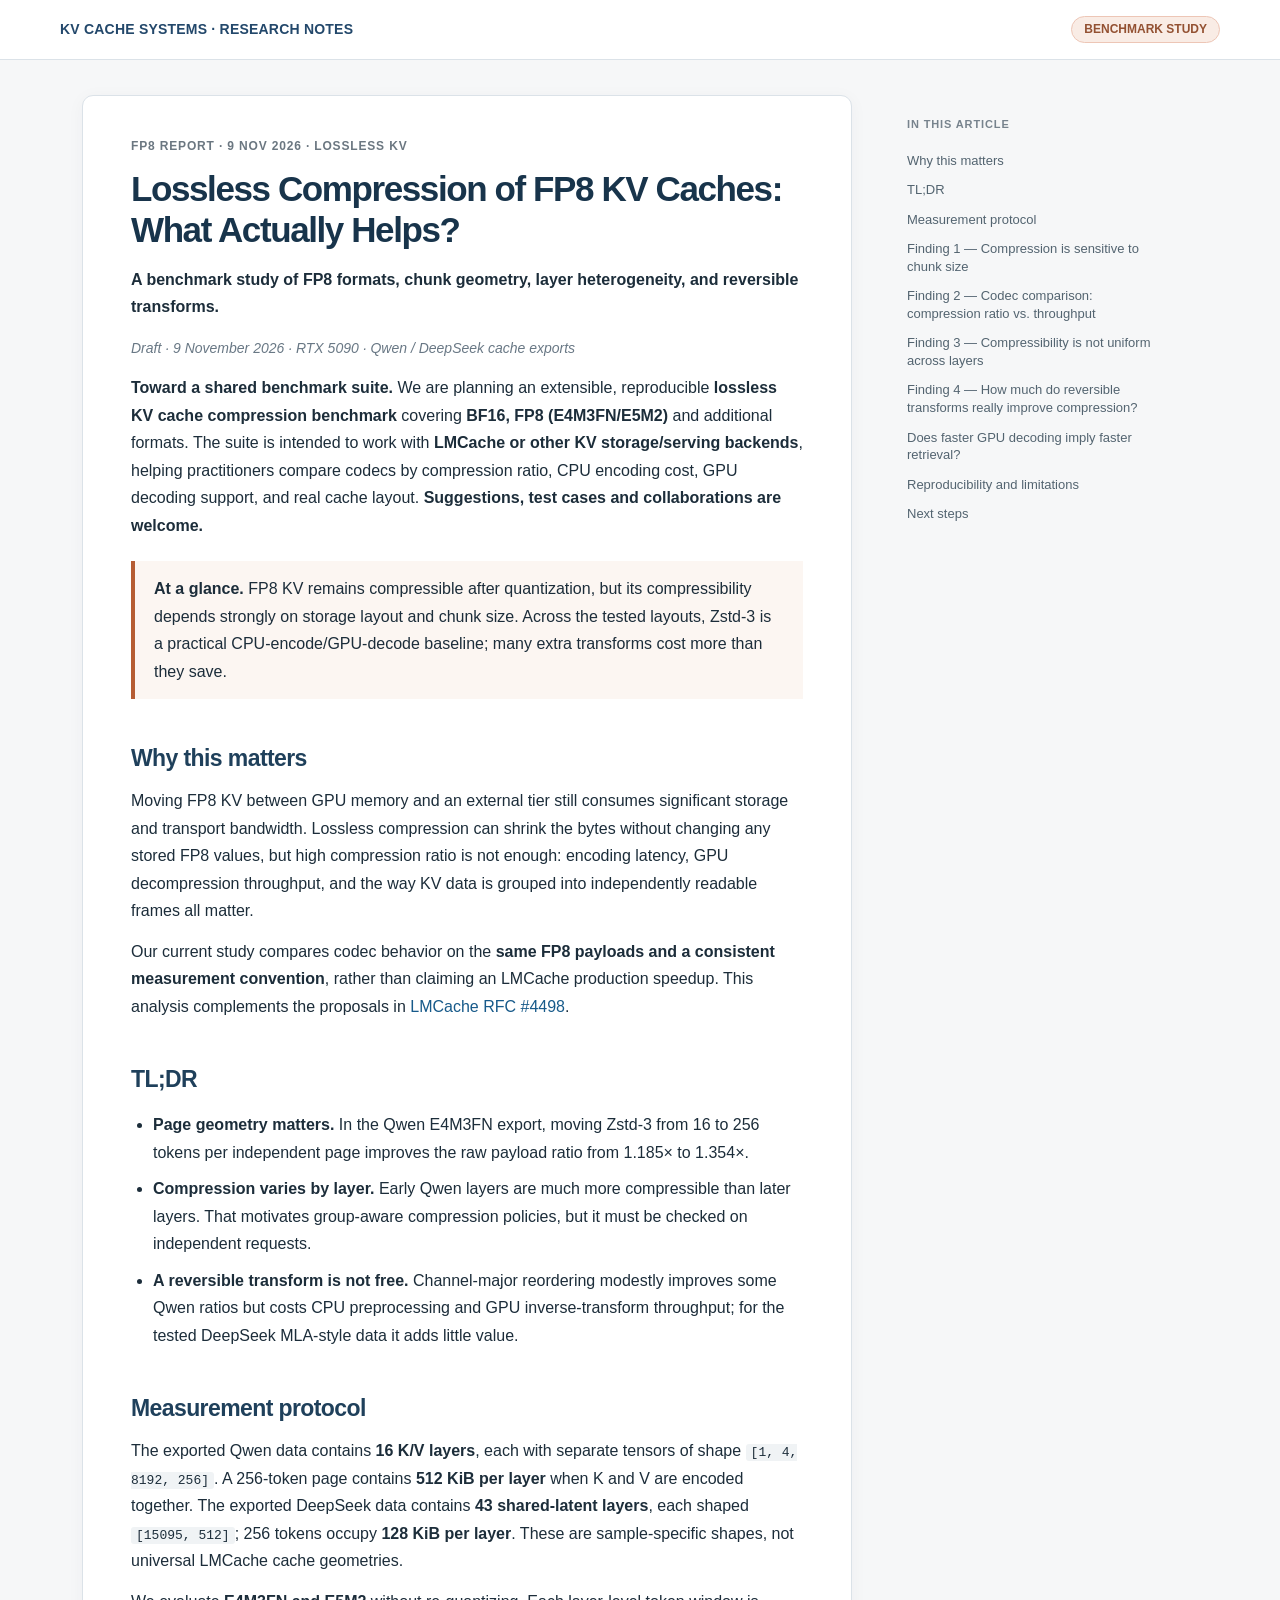
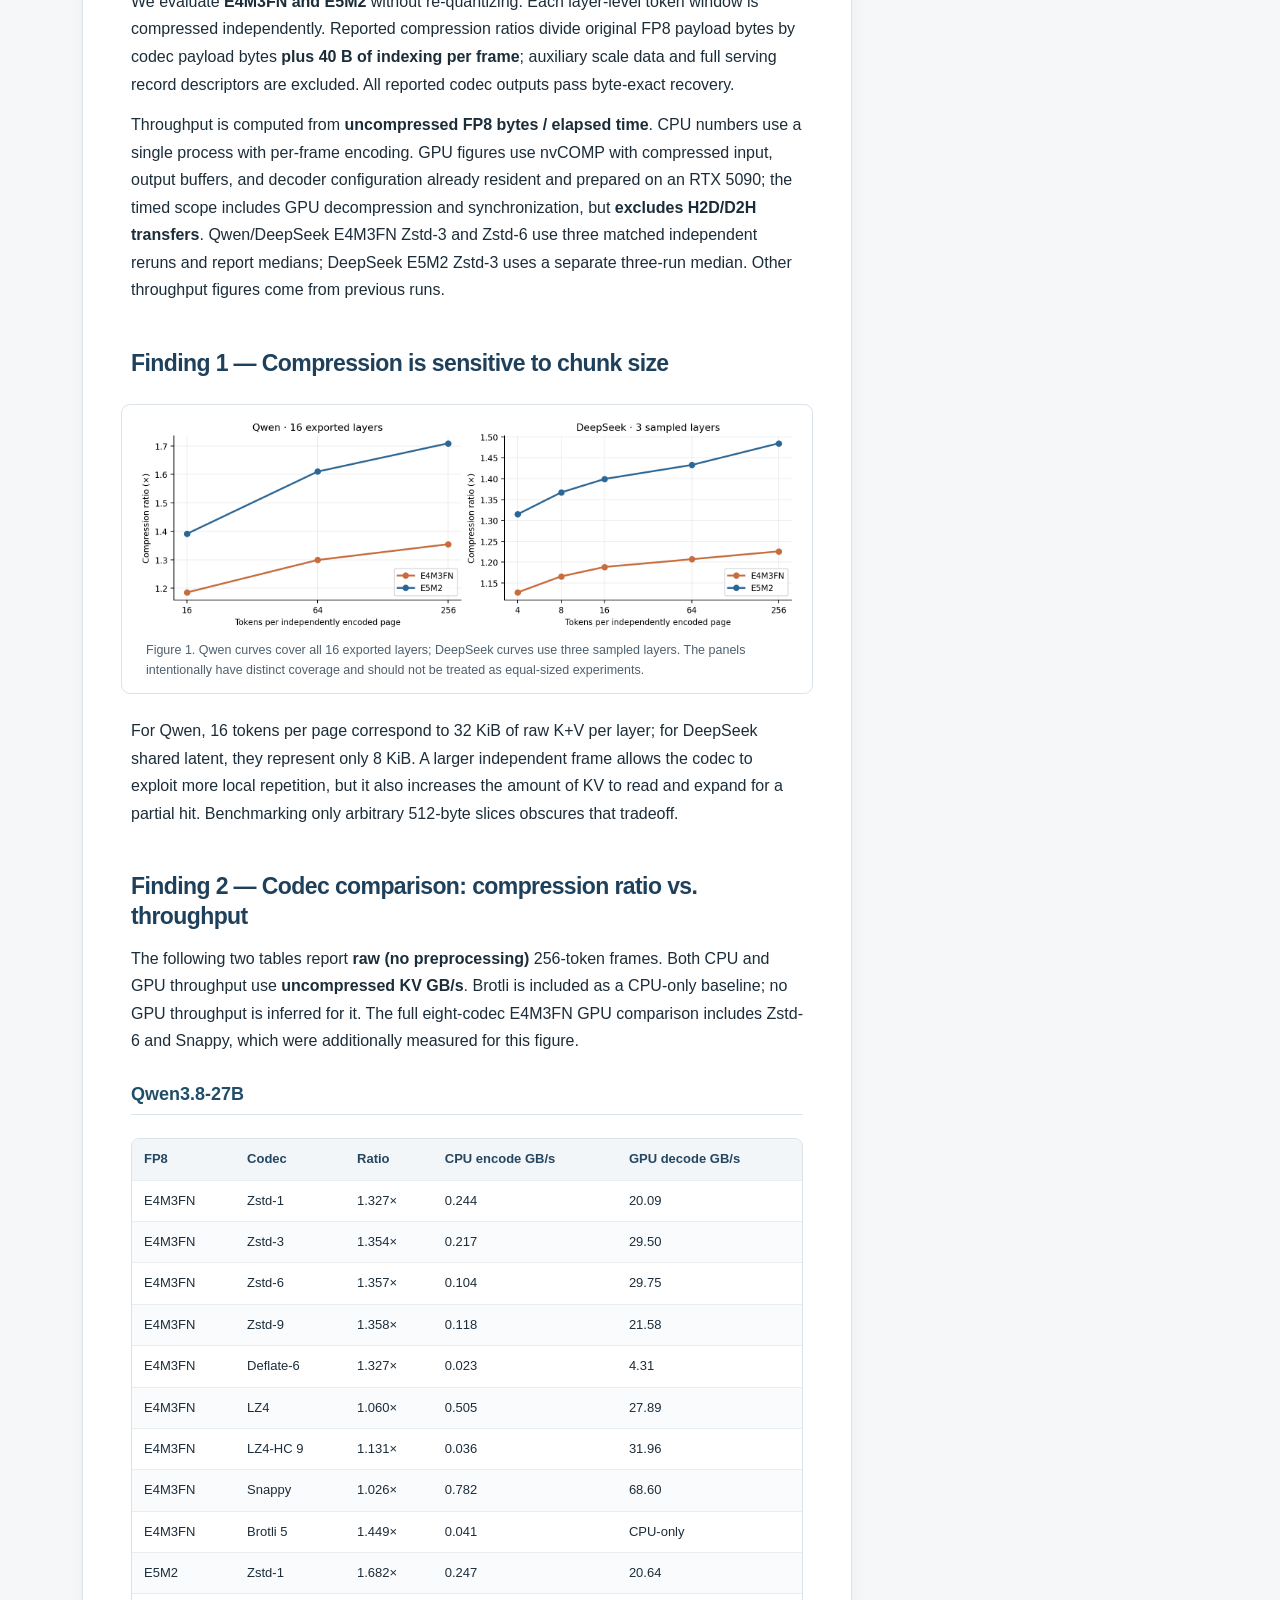
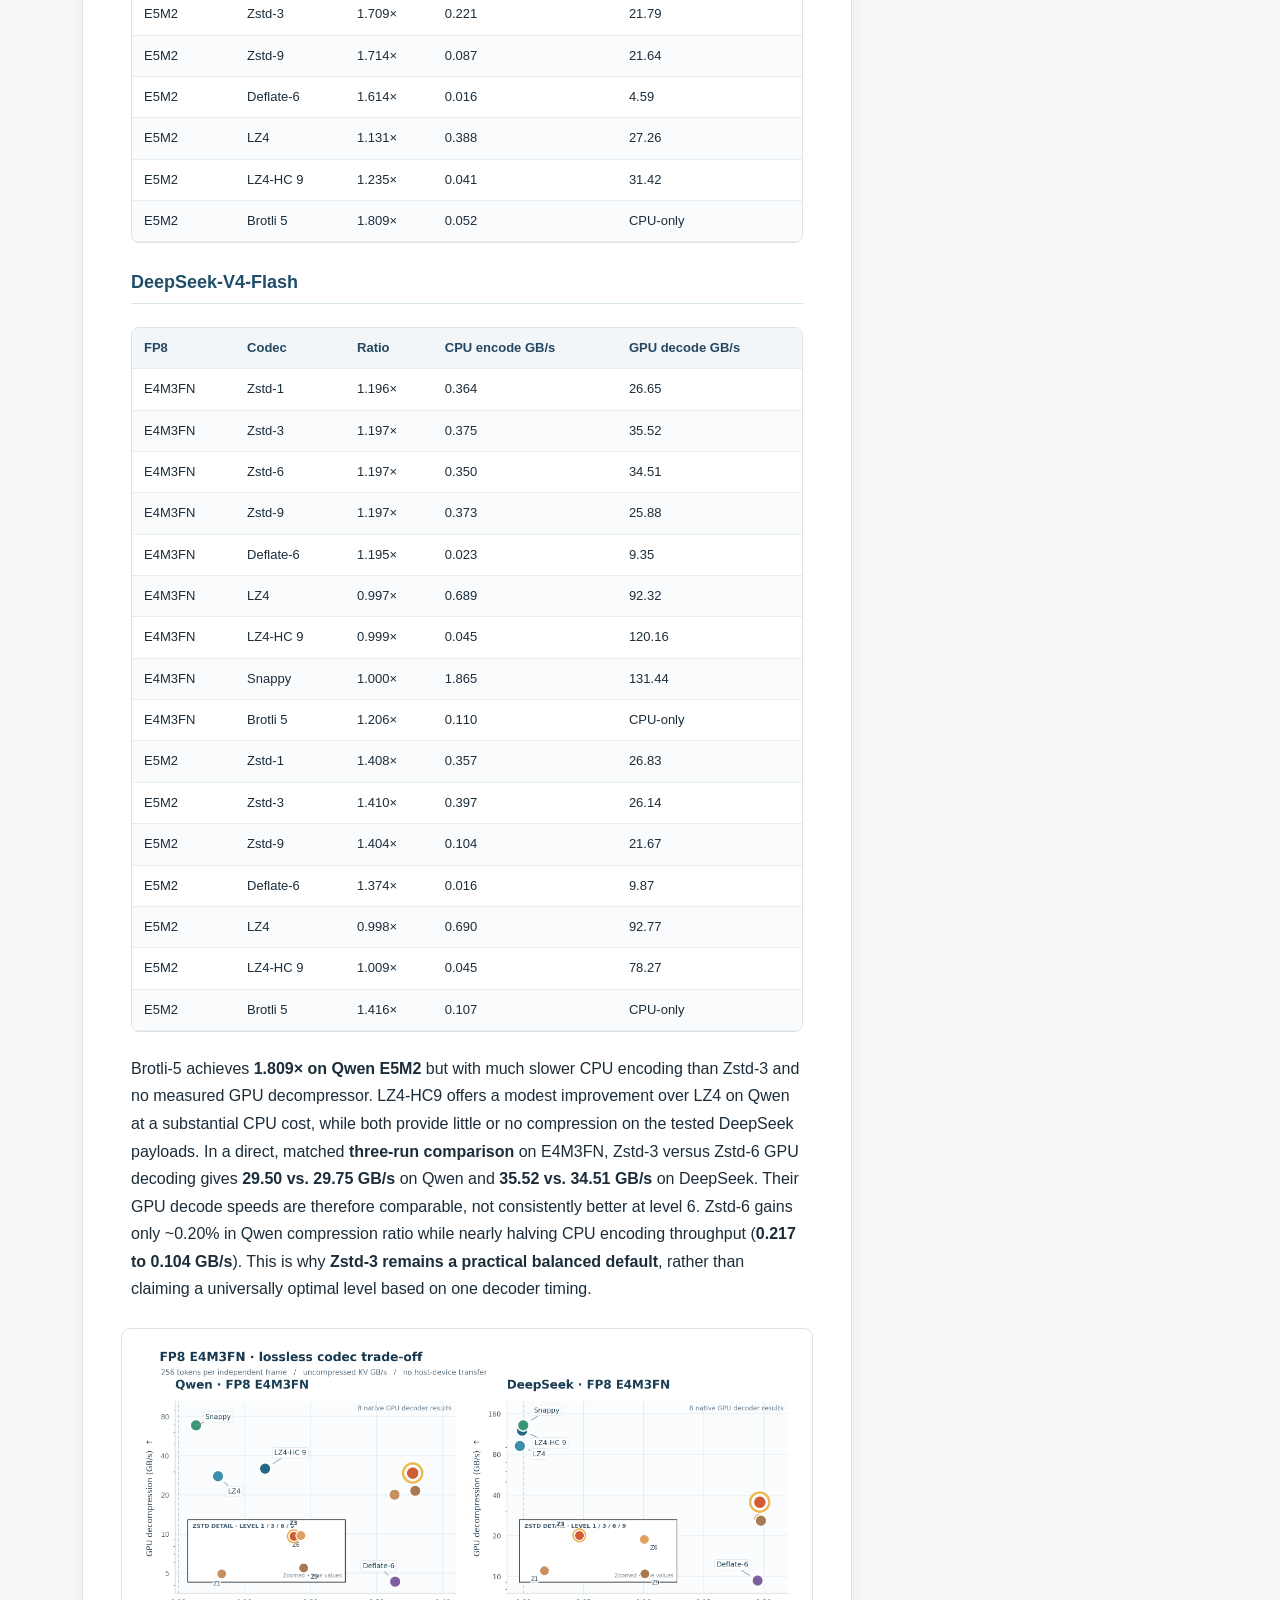
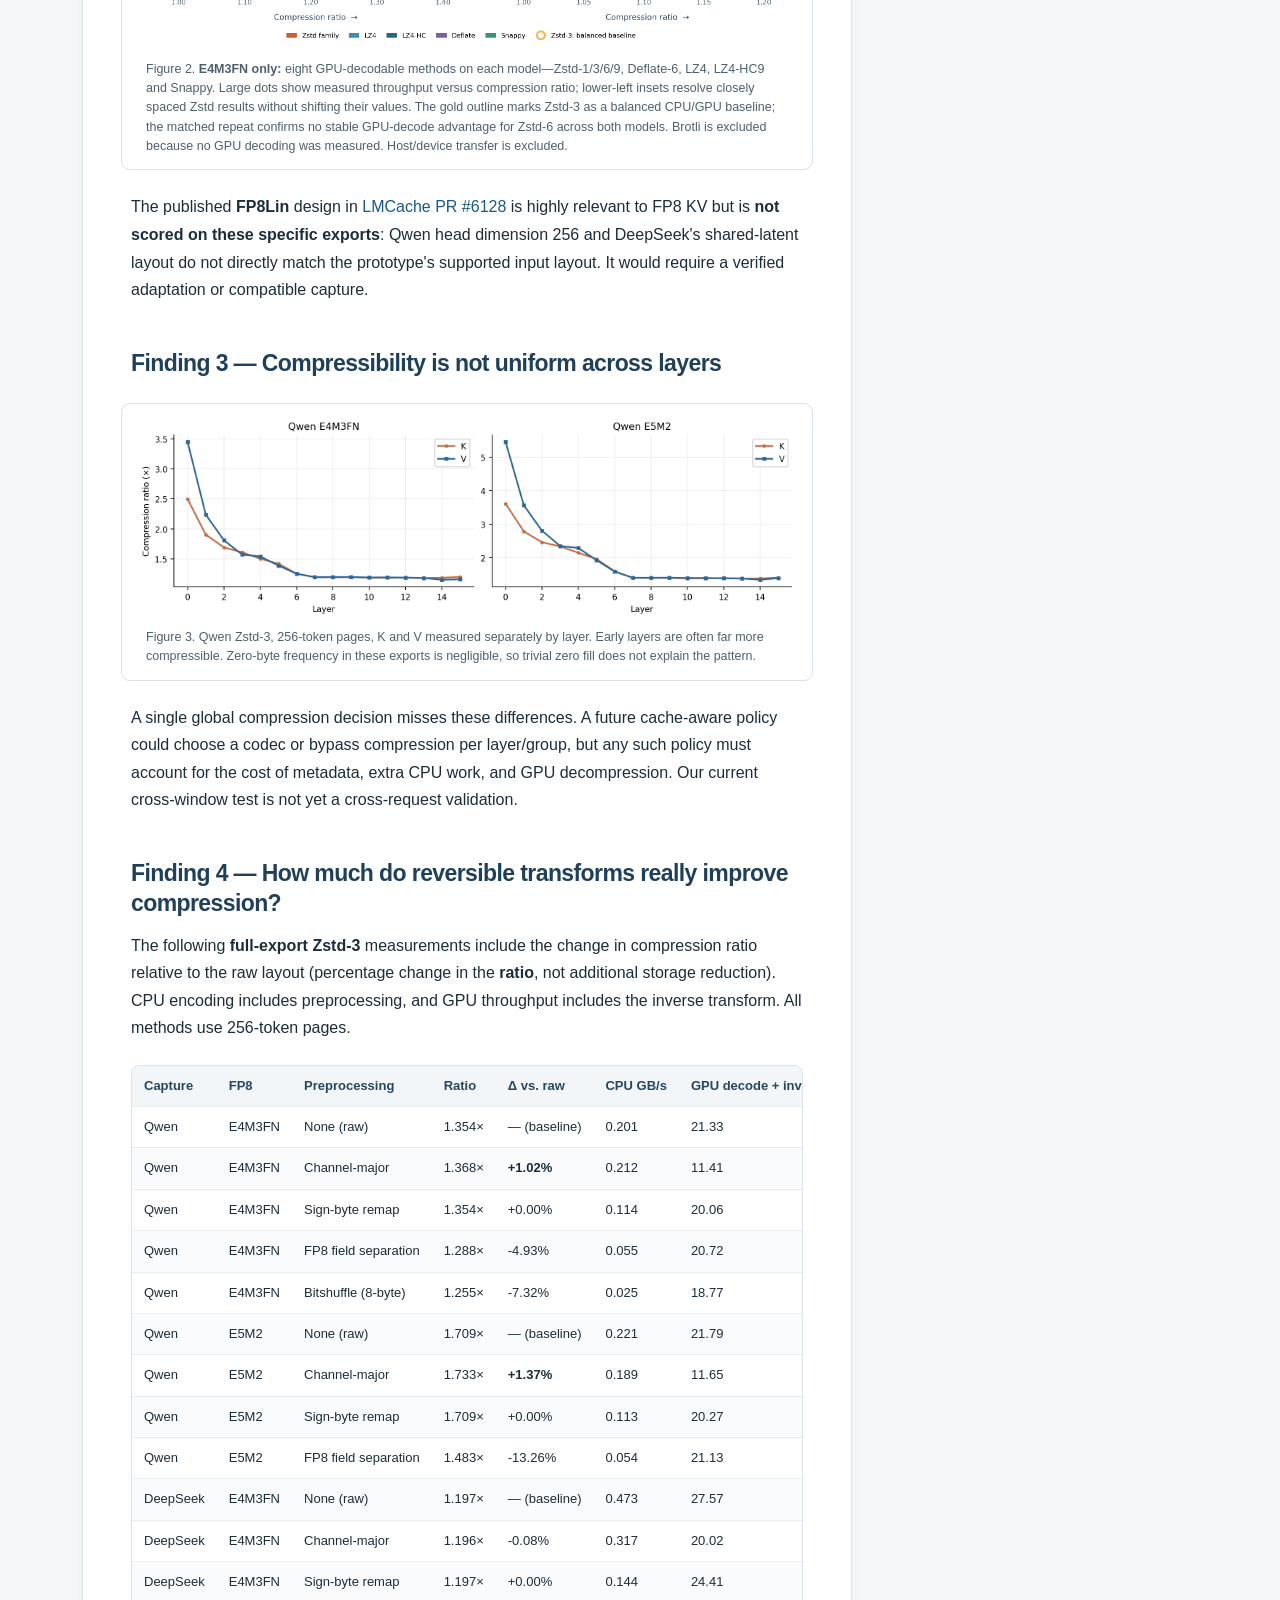
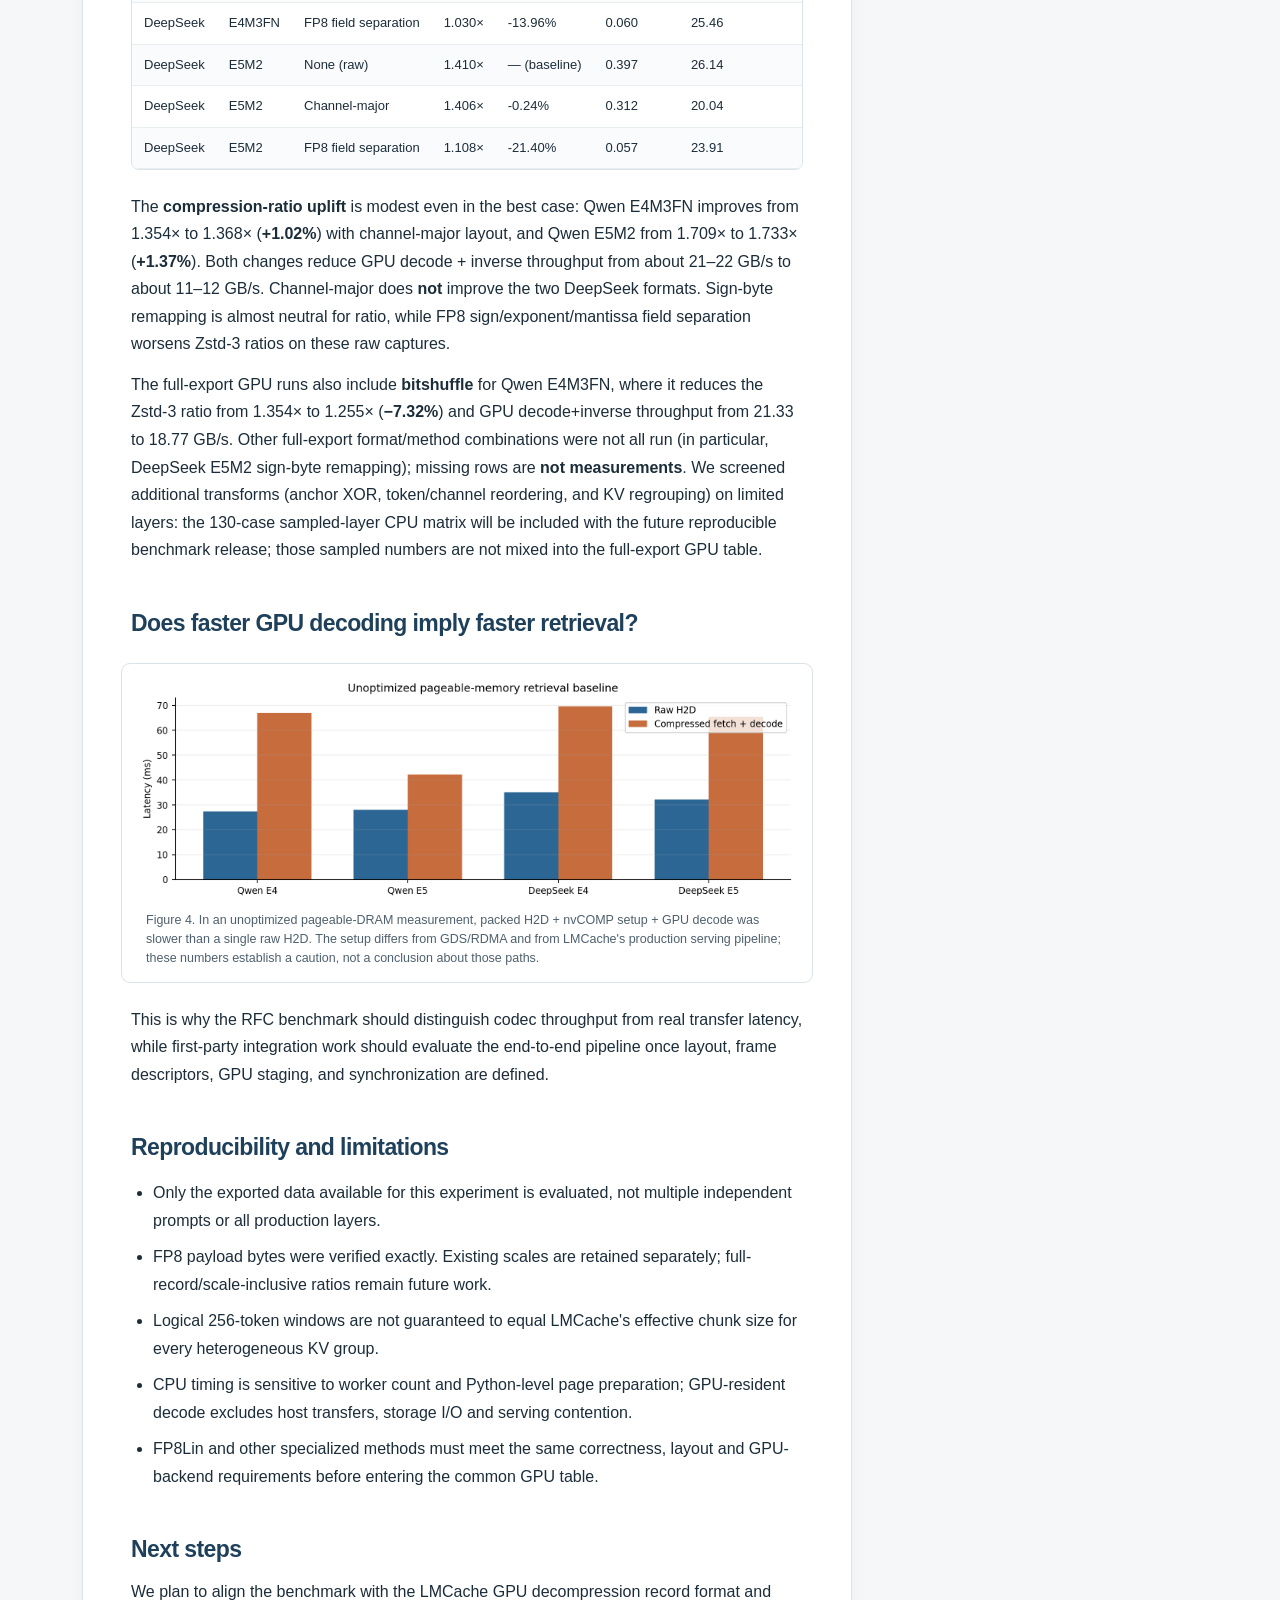
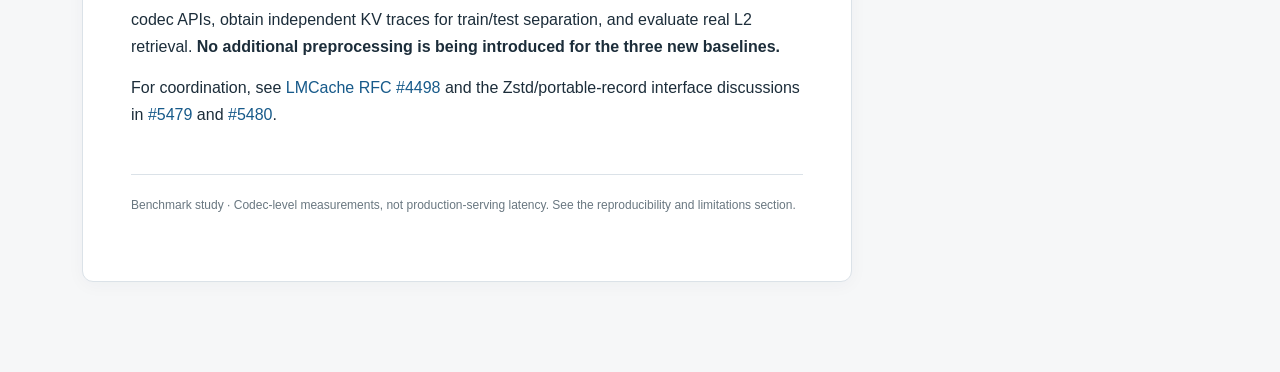
==== docs/blog/fp8-lossless-2026/index.html @ bee855ca "Publish FP8 lossless KV compression research note and benchmark roadmap" ====
<!doctype html><html lang="en"><head><meta charset="utf-8"/><meta name="viewport" content="width=device-width,initial-scale=1"/>
<title>Lossless Compression of FP8 KV Caches — Benchmark Study</title>
<meta name="description" content="A reproducible FP8 KV benchmark study of codecs, page size, layer effects, and transforms."/>
<link rel="stylesheet" href="style.css"/><link rel="canonical" href="https://liuzedooong.github.io/kv-cache-lossless-benchmarks/blog/fp8-lossless-2026/"/><meta property="og:title" content="Lossless Compression of FP8 KV Caches: What Actually Helps?"/><meta property="og:type" content="article"/><meta property="og:url" content="https://liuzedooong.github.io/kv-cache-lossless-benchmarks/blog/fp8-lossless-2026/"/></head><body>
<header class="topbar"><span class="identity">KV CACHE SYSTEMS · RESEARCH NOTES</span><span class="chip">BENCHMARK STUDY</span></header>
<div class="container"><main class="article"><div class="meta">FP8 REPORT · 9 NOV 2026 · LOSSLESS KV</div>
<h1 class="article-title">Lossless Compression of FP8 KV Caches: What Actually Helps?</h1>
<p><strong>A benchmark study of FP8 formats, chunk geometry, layer heterogeneity, and reversible transforms.</strong></p>
<p><em>Draft · 9 November 2026 · RTX 5090 · Qwen / DeepSeek cache exports</em></p>
<p><strong>Toward a shared benchmark suite.</strong> We are planning an extensible, reproducible <strong>lossless KV cache compression benchmark</strong> covering <strong>BF16, FP8 (E4M3FN/E5M2)</strong> and additional formats. The suite is intended to work with <strong>LMCache or other KV storage/serving backends</strong>, helping practitioners compare codecs by compression ratio, CPU encoding cost, GPU decoding support, and real cache layout. <strong>Suggestions, test cases and collaborations are welcome.</strong></p>
<blockquote><strong>At a glance.</strong> FP8 KV remains compressible after quantization, but its compressibility depends strongly on storage layout and chunk size. Across the tested layouts, Zstd-3 is a practical CPU-encode/GPU-decode baseline; many extra transforms cost more than they save.</blockquote>
<h2 id="s1">Why this matters</h2>
<p>Moving FP8 KV between GPU memory and an external tier still consumes significant storage and transport bandwidth. Lossless compression can shrink the bytes without changing any stored FP8 values, but high compression ratio is not enough: encoding latency, GPU decompression throughput, and the way KV data is grouped into independently readable frames all matter.</p>
<p>Our current study compares codec behavior on the <strong>same FP8 payloads and a consistent measurement convention</strong>, rather than claiming an LMCache production speedup. This analysis complements the proposals in <a href="https://github.com/LMCache/LMCache/issues/4498">LMCache RFC #4498</a>.</p>
<h2 id="s2">TL;DR</h2>
<ul><li><strong>Page geometry matters.</strong> In the Qwen E4M3FN export, moving Zstd-3 from 16 to 256 tokens per independent page improves the raw payload ratio from 1.185× to 1.354×.</li><li><strong>Compression varies by layer.</strong> Early Qwen layers are much more compressible than later layers. That motivates group-aware compression policies, but it must be checked on independent requests.</li><li><strong>A reversible transform is not free.</strong> Channel-major reordering modestly improves some Qwen ratios but costs CPU preprocessing and GPU inverse-transform throughput; for the tested DeepSeek MLA-style data it adds little value.</li></ul>
<h2 id="s3">Measurement protocol</h2>
<p>The exported Qwen data contains <strong>16 K/V layers</strong>, each with separate tensors of shape <code>[1, 4, 8192, 256]</code>. A 256-token page contains <strong>512 KiB per layer</strong> when K and V are encoded together. The exported DeepSeek data contains <strong>43 shared-latent layers</strong>, each shaped <code>[15095, 512]</code>; 256 tokens occupy <strong>128 KiB per layer</strong>. These are sample-specific shapes, not universal LMCache cache geometries.</p>
<p>We evaluate <strong>E4M3FN and E5M2</strong> without re-quantizing. Each layer-level token window is compressed independently. Reported compression ratios divide original FP8 payload bytes by codec payload bytes <strong>plus 40 B of indexing per frame</strong>; auxiliary scale data and full serving record descriptors are excluded. All reported codec outputs pass byte-exact recovery.</p>
<p>Throughput is computed from <strong>uncompressed FP8 bytes / elapsed time</strong>. CPU numbers use a single process with per-frame encoding. GPU figures use nvCOMP with compressed input, output buffers, and decoder configuration already resident and prepared on an RTX 5090; the timed scope includes GPU decompression and synchronization, but <strong>excludes H2D/D2H transfers</strong>. Qwen/DeepSeek E4M3FN Zstd-3 and Zstd-6 use three matched independent reruns and report medians; DeepSeek E5M2 Zstd-3 uses a separate three-run median. Other throughput figures come from previous runs.</p>
<h2 id="s4">Finding 1 — Compression is sensitive to chunk size</h2>
<figure><img loading="lazy" src="figures/chunk_size.png" alt="Compression ratio versus tokens per independently decodable page"/><figcaption>Figure 1. Qwen curves cover all 16 exported layers; DeepSeek curves use three sampled layers. The panels intentionally have distinct coverage and should not be treated as equal-sized experiments.</figcaption></figure>
<p>For Qwen, 16 tokens per page correspond to 32 KiB of raw K+V per layer; for DeepSeek shared latent, they represent only 8 KiB. A larger independent frame allows the codec to exploit more local repetition, but it also increases the amount of KV to read and expand for a partial hit. Benchmarking only arbitrary 512-byte slices obscures that tradeoff.</p>
<h2 id="s5">Finding 2 — Codec comparison: compression ratio vs. throughput</h2>
<p>The following two tables report <strong>raw (no preprocessing)</strong> 256-token frames. Both CPU and GPU throughput use <strong>uncompressed KV GB/s</strong>. Brotli is included as a CPU-only baseline; no GPU throughput is inferred for it. The full eight-codec E4M3FN GPU comparison includes Zstd-6 and Snappy, which were additionally measured for this figure.</p>
<h3>Qwen3.8-27B</h3>
<div class="table-scroll"><table><thead><tr><th>FP8</th><th>Codec</th><th>Ratio</th><th>CPU encode GB/s</th><th>GPU decode GB/s</th></tr></thead><tbody>
<tr><td>E4M3FN</td><td>Zstd-1</td><td>1.327×</td><td>0.244</td><td>20.09</td></tr>
<tr><td>E4M3FN</td><td>Zstd-3</td><td>1.354×</td><td>0.217</td><td>29.50</td></tr>
<tr><td>E4M3FN</td><td>Zstd-6</td><td>1.357×</td><td>0.104</td><td>29.75</td></tr>
<tr><td>E4M3FN</td><td>Zstd-9</td><td>1.358×</td><td>0.118</td><td>21.58</td></tr>
<tr><td>E4M3FN</td><td>Deflate-6</td><td>1.327×</td><td>0.023</td><td>4.31</td></tr>
<tr><td>E4M3FN</td><td>LZ4</td><td>1.060×</td><td>0.505</td><td>27.89</td></tr>
<tr><td>E4M3FN</td><td>LZ4-HC 9</td><td>1.131×</td><td>0.036</td><td>31.96</td></tr>
<tr><td>E4M3FN</td><td>Snappy</td><td>1.026×</td><td>0.782</td><td>68.60</td></tr>
<tr><td>E4M3FN</td><td>Brotli 5</td><td>1.449×</td><td>0.041</td><td>CPU-only</td></tr>
<tr><td>E5M2</td><td>Zstd-1</td><td>1.682×</td><td>0.247</td><td>20.64</td></tr>
<tr><td>E5M2</td><td>Zstd-3</td><td>1.709×</td><td>0.221</td><td>21.79</td></tr>
<tr><td>E5M2</td><td>Zstd-9</td><td>1.714×</td><td>0.087</td><td>21.64</td></tr>
<tr><td>E5M2</td><td>Deflate-6</td><td>1.614×</td><td>0.016</td><td>4.59</td></tr>
<tr><td>E5M2</td><td>LZ4</td><td>1.131×</td><td>0.388</td><td>27.26</td></tr>
<tr><td>E5M2</td><td>LZ4-HC 9</td><td>1.235×</td><td>0.041</td><td>31.42</td></tr>
<tr><td>E5M2</td><td>Brotli 5</td><td>1.809×</td><td>0.052</td><td>CPU-only</td></tr>
</tbody></table></div>
<h3>DeepSeek-V4-Flash</h3>
<div class="table-scroll"><table><thead><tr><th>FP8</th><th>Codec</th><th>Ratio</th><th>CPU encode GB/s</th><th>GPU decode GB/s</th></tr></thead><tbody>
<tr><td>E4M3FN</td><td>Zstd-1</td><td>1.196×</td><td>0.364</td><td>26.65</td></tr>
<tr><td>E4M3FN</td><td>Zstd-3</td><td>1.197×</td><td>0.375</td><td>35.52</td></tr>
<tr><td>E4M3FN</td><td>Zstd-6</td><td>1.197×</td><td>0.350</td><td>34.51</td></tr>
<tr><td>E4M3FN</td><td>Zstd-9</td><td>1.197×</td><td>0.373</td><td>25.88</td></tr>
<tr><td>E4M3FN</td><td>Deflate-6</td><td>1.195×</td><td>0.023</td><td>9.35</td></tr>
<tr><td>E4M3FN</td><td>LZ4</td><td>0.997×</td><td>0.689</td><td>92.32</td></tr>
<tr><td>E4M3FN</td><td>LZ4-HC 9</td><td>0.999×</td><td>0.045</td><td>120.16</td></tr>
<tr><td>E4M3FN</td><td>Snappy</td><td>1.000×</td><td>1.865</td><td>131.44</td></tr>
<tr><td>E4M3FN</td><td>Brotli 5</td><td>1.206×</td><td>0.110</td><td>CPU-only</td></tr>
<tr><td>E5M2</td><td>Zstd-1</td><td>1.408×</td><td>0.357</td><td>26.83</td></tr>
<tr><td>E5M2</td><td>Zstd-3</td><td>1.410×</td><td>0.397</td><td>26.14</td></tr>
<tr><td>E5M2</td><td>Zstd-9</td><td>1.404×</td><td>0.104</td><td>21.67</td></tr>
<tr><td>E5M2</td><td>Deflate-6</td><td>1.374×</td><td>0.016</td><td>9.87</td></tr>
<tr><td>E5M2</td><td>LZ4</td><td>0.998×</td><td>0.690</td><td>92.77</td></tr>
<tr><td>E5M2</td><td>LZ4-HC 9</td><td>1.009×</td><td>0.045</td><td>78.27</td></tr>
<tr><td>E5M2</td><td>Brotli 5</td><td>1.416×</td><td>0.107</td><td>CPU-only</td></tr>
</tbody></table></div>
<p>Brotli-5 achieves <strong>1.809× on Qwen E5M2</strong> but with much slower CPU encoding than Zstd-3 and no measured GPU decompressor. LZ4-HC9 offers a modest improvement over LZ4 on Qwen at a substantial CPU cost, while both provide little or no compression on the tested DeepSeek payloads. In a direct, matched <strong>three-run comparison</strong> on E4M3FN, Zstd-3 versus Zstd-6 GPU decoding gives <strong>29.50 vs. 29.75 GB/s</strong> on Qwen and <strong>35.52 vs. 34.51 GB/s</strong> on DeepSeek. Their GPU decode speeds are therefore comparable, not consistently better at level 6. Zstd-6 gains only ~0.20% in Qwen compression ratio while nearly halving CPU encoding throughput (<strong>0.217 to 0.104 GB/s</strong>). This is why <strong>Zstd-3 remains a practical balanced default</strong>, rather than claiming a universally optimal level based on one decoder timing.</p>
<figure><img loading="lazy" src="figures/codec_tradeoff.png" alt="E4M3FN codec throughput versus compression ratio"/><figcaption>Figure 2. <strong>E4M3FN only:</strong> eight GPU-decodable methods on each model—Zstd-1/3/6/9, Deflate-6, LZ4, LZ4-HC9 and Snappy. Large dots show measured throughput versus compression ratio; lower-left insets resolve closely spaced Zstd results without shifting their values. The gold outline marks Zstd-3 as a balanced CPU/GPU baseline; the matched repeat confirms no stable GPU-decode advantage for Zstd-6 across both models. Brotli is excluded because no GPU decoding was measured. Host/device transfer is excluded.</figcaption></figure>
<p>The published <strong>FP8Lin</strong> design in <a href="https://github.com/LMCache/LMCache/pull/6128">LMCache PR #6128</a> is highly relevant to FP8 KV but is <strong>not scored on these specific exports</strong>: Qwen head dimension 256 and DeepSeek&#x27;s shared-latent layout do not directly match the prototype&#x27;s supported input layout. It would require a verified adaptation or compatible capture.</p>
<h2 id="s6">Finding 3 — Compressibility is not uniform across layers</h2>
<figure><img loading="lazy" src="figures/layers.png" alt="Per-layer Qwen K and V compression ratios"/><figcaption>Figure 3. Qwen Zstd-3, 256-token pages, K and V measured separately by layer. Early layers are often far more compressible. Zero-byte frequency in these exports is negligible, so trivial zero fill does not explain the pattern.</figcaption></figure>
<p>A single global compression decision misses these differences. A future cache-aware policy could choose a codec or bypass compression per layer/group, but any such policy must account for the cost of metadata, extra CPU work, and GPU decompression. Our current cross-window test is not yet a cross-request validation.</p>
<h2 id="s7">Finding 4 — How much do reversible transforms really improve compression?</h2>
<p>The following <strong>full-export Zstd-3</strong> measurements include the change in compression ratio relative to the raw layout (percentage change in the <strong>ratio</strong>, not additional storage reduction). CPU encoding includes preprocessing, and GPU throughput includes the inverse transform. All methods use 256-token pages.</p>
<div class="table-scroll"><table><thead><tr><th>Capture</th><th>FP8</th><th>Preprocessing</th><th>Ratio</th><th>Δ vs. raw</th><th>CPU GB/s</th><th>GPU decode + inverse GB/s</th></tr></thead><tbody>
<tr><td>Qwen</td><td>E4M3FN</td><td>None (raw)</td><td>1.354×</td><td>— (baseline)</td><td>0.201</td><td>21.33</td></tr>
<tr><td>Qwen</td><td>E4M3FN</td><td>Channel-major</td><td>1.368×</td><td><strong>+1.02%</strong></td><td>0.212</td><td>11.41</td></tr>
<tr><td>Qwen</td><td>E4M3FN</td><td>Sign-byte remap</td><td>1.354×</td><td>+0.00%</td><td>0.114</td><td>20.06</td></tr>
<tr><td>Qwen</td><td>E4M3FN</td><td>FP8 field separation</td><td>1.288×</td><td>-4.93%</td><td>0.055</td><td>20.72</td></tr>
<tr><td>Qwen</td><td>E4M3FN</td><td>Bitshuffle (8-byte)</td><td>1.255×</td><td>-7.32%</td><td>0.025</td><td>18.77</td></tr>
<tr><td>Qwen</td><td>E5M2</td><td>None (raw)</td><td>1.709×</td><td>— (baseline)</td><td>0.221</td><td>21.79</td></tr>
<tr><td>Qwen</td><td>E5M2</td><td>Channel-major</td><td>1.733×</td><td><strong>+1.37%</strong></td><td>0.189</td><td>11.65</td></tr>
<tr><td>Qwen</td><td>E5M2</td><td>Sign-byte remap</td><td>1.709×</td><td>+0.00%</td><td>0.113</td><td>20.27</td></tr>
<tr><td>Qwen</td><td>E5M2</td><td>FP8 field separation</td><td>1.483×</td><td>-13.26%</td><td>0.054</td><td>21.13</td></tr>
<tr><td>DeepSeek</td><td>E4M3FN</td><td>None (raw)</td><td>1.197×</td><td>— (baseline)</td><td>0.473</td><td>27.57</td></tr>
<tr><td>DeepSeek</td><td>E4M3FN</td><td>Channel-major</td><td>1.196×</td><td>-0.08%</td><td>0.317</td><td>20.02</td></tr>
<tr><td>DeepSeek</td><td>E4M3FN</td><td>Sign-byte remap</td><td>1.197×</td><td>+0.00%</td><td>0.144</td><td>24.41</td></tr>
<tr><td>DeepSeek</td><td>E4M3FN</td><td>FP8 field separation</td><td>1.030×</td><td>-13.96%</td><td>0.060</td><td>25.46</td></tr>
<tr><td>DeepSeek</td><td>E5M2</td><td>None (raw)</td><td>1.410×</td><td>— (baseline)</td><td>0.397</td><td>26.14</td></tr>
<tr><td>DeepSeek</td><td>E5M2</td><td>Channel-major</td><td>1.406×</td><td>-0.24%</td><td>0.312</td><td>20.04</td></tr>
<tr><td>DeepSeek</td><td>E5M2</td><td>FP8 field separation</td><td>1.108×</td><td>-21.40%</td><td>0.057</td><td>23.91</td></tr>
</tbody></table></div>
<p>The <strong>compression-ratio uplift</strong> is modest even in the best case: Qwen E4M3FN improves from 1.354× to 1.368× (<strong>+1.02%</strong>) with channel-major layout, and Qwen E5M2 from 1.709× to 1.733× (<strong>+1.37%</strong>). Both changes reduce GPU decode + inverse throughput from about 21–22 GB/s to about 11–12 GB/s. Channel-major does <strong>not</strong> improve the two DeepSeek formats. Sign-byte remapping is almost neutral for ratio, while FP8 sign/exponent/mantissa field separation worsens Zstd-3 ratios on these raw captures.</p>
<p>The full-export GPU runs also include <strong>bitshuffle</strong> for Qwen E4M3FN, where it reduces the Zstd-3 ratio from 1.354× to 1.255× (<strong>−7.32%</strong>) and GPU decode+inverse throughput from 21.33 to 18.77 GB/s. Other full-export format/method combinations were not all run (in particular, DeepSeek E5M2 sign-byte remapping); missing rows are <strong>not measurements</strong>. We screened additional transforms (anchor XOR, token/channel reordering, and KV regrouping) on limited layers: the 130-case sampled-layer CPU matrix will be included with the future reproducible benchmark release; those sampled numbers are not mixed into the full-export GPU table.</p>
<h2 id="s8">Does faster GPU decoding imply faster retrieval?</h2>
<figure><img loading="lazy" src="figures/fetch.png" alt="Naive CPU-to-GPU fetch versus raw H2D"/><figcaption>Figure 4. In an unoptimized pageable-DRAM measurement, packed H2D + nvCOMP setup + GPU decode was slower than a single raw H2D. The setup differs from GDS/RDMA and from LMCache&#x27;s production serving pipeline; these numbers establish a caution, not a conclusion about those paths.</figcaption></figure>
<p>This is why the RFC benchmark should distinguish codec throughput from real transfer latency, while first-party integration work should evaluate the end-to-end pipeline once layout, frame descriptors, GPU staging, and synchronization are defined.</p>
<h2 id="s9">Reproducibility and limitations</h2>
<ul><li>Only the exported data available for this experiment is evaluated, not multiple independent prompts or all production layers.</li><li>FP8 payload bytes were verified exactly. Existing scales are retained separately; full-record/scale-inclusive ratios remain future work.</li><li>Logical 256-token windows are not guaranteed to equal LMCache&#x27;s effective chunk size for every heterogeneous KV group.</li><li>CPU timing is sensitive to worker count and Python-level page preparation; GPU-resident decode excludes host transfers, storage I/O and serving contention.</li><li>FP8Lin and other specialized methods must meet the same correctness, layout and GPU-backend requirements before entering the common GPU table.</li></ul>
<h2 id="s10">Next steps</h2>
<p>We plan to align the benchmark with the LMCache GPU decompression record format and codec APIs, obtain independent KV traces for train/test separation, and evaluate real L2 retrieval. <strong>No additional preprocessing is being introduced for the three new baselines.</strong></p>
<p>For coordination, see <a href="https://github.com/LMCache/LMCache/issues/4498">LMCache RFC #4498</a> and the Zstd/portable-record interface discussions in <a href="https://github.com/LMCache/LMCache/pull/5479">#5479</a> and <a href="https://github.com/LMCache/LMCache/pull/5480">#5480</a>.</p>
<div class="footer">Benchmark study · Codec-level measurements, not production-serving latency. See the reproducibility and limitations section.</div></main><nav class="toc"><div class="toc-label">IN THIS ARTICLE</div><a href="#s1">Why this matters</a><a href="#s2">TL;DR</a><a href="#s3">Measurement protocol</a><a href="#s4">Finding 1 — Compression is sensitive to chunk size</a><a href="#s5">Finding 2 — Codec comparison: compression ratio vs. throughput</a><a href="#s6">Finding 3 — Compressibility is not uniform across layers</a><a href="#s7">Finding 4 — How much do reversible transforms really improve compression?</a><a href="#s8">Does faster GPU decoding imply faster retrieval?</a><a href="#s9">Reproducibility and limitations</a><a href="#s10">Next steps</a></nav></div></body></html>
---- docs/blog/fp8-lossless-2026/style.css ----
:root {color-scheme:light;--ink:#1c2d3a;--ink-soft:#4e606e;--line:#dbe2e8;--bg:#f6f7f8;--paper:#fff;--brand:#b65d34;--navy:#23486b}
* {box-sizing:border-box} body{margin:0;background:var(--bg);color:var(--ink);font:16px/1.72 -apple-system,BlinkMacSystemFont,"Helvetica Neue",Arial,sans-serif}
a{color:#175a8a;text-decoration:none}a:hover{text-decoration:underline}
.topbar{background:var(--paper);border-bottom:1px solid var(--line);padding:16px max(26px,calc((100% - 1160px)/2));display:flex;align-items:center;justify-content:space-between;gap:16px}
.identity{font-weight:750;letter-spacing:.015em;font-size:14px;color:var(--navy)}.chip{font-size:12px;font-weight:650;color:#935132;background:#f9ece5;border:1px solid #edc6b6;border-radius:20px;padding:2px 12px}
.container{display:grid;grid-template-columns:minmax(0,770px) 250px;gap:52px;max-width:1160px;margin:0 auto;padding:35px 22px 90px}
.article{background:var(--paper);padding:40px 48px 65px;border:1px solid var(--line);border-radius:11px;box-shadow:0 3px 18px rgba(23,47,64,.04)}
.meta{font-size:12px;color:#6b7781;text-transform:uppercase;letter-spacing:.07em;font-weight:700}
h1.article-title{font-size:35px;line-height:1.15;letter-spacing:-.04em;margin:13px 0 16px;font-weight:800;color:#18344b}
h2{font-size:23px;line-height:1.3;letter-spacing:-.026em;margin:36px 0 13px;padding-top:9px;color:#1f405b}
h3{font-size:18px;line-height:1.3;color:#204D69;margin:28px 0 12px;padding:0 0 8px;border-bottom:1px solid #D9E5EC;font-weight:750}
p{margin:13px 0}p em{font-size:14px;color:#697885}strong{font-weight:740}
ul{padding-left:22px}li{margin:9px 0}
blockquote{border-left:4px solid var(--brand);background:#fcf6f2;padding:14px 19px;margin:22px 0;font-weight:520}
figure{margin:25px -10px 23px;padding:12px 14px 13px;background:#fff;border:1px solid var(--line);border-radius:9px}
figure img{display:block;width:100%;height:auto;max-height:380px;object-fit:contain}
figcaption{color:var(--ink-soft);font-size:12.5px;line-height:1.55;padding:8px 10px 0}
.table-scroll{overflow-x:auto;margin:23px 0;border:1px solid var(--line);border-radius:8px}
table{border-collapse:collapse;width:100%;min-width:560px;font-size:13px;font-variant-numeric:tabular-nums}
th,td{padding:9px 12px;white-space:nowrap;text-align:left;border-bottom:1px solid #e8edf0}
th{background:#f3f6f8;position:sticky;top:0;font-weight:750;color:#254761}
tbody tr:nth-child(even){background:#fafbfd}tbody tr:hover{background:#f6fafc}
code{font-family:ui-monospace,Menlo,Consolas,monospace;font-size:13px;background:#f0f3f5;border-radius:3px;padding:1px 5px}
.toc{position:sticky;top:28px;align-self:start;padding:20px 3px}
.toc-label{font-size:11px;font-weight:800;letter-spacing:.08em;color:#77838d;margin-bottom:12px}
.toc a{display:block;padding:6px 0;color:#536470;font-size:13px;line-height:1.35}
.footer{border-top:1px solid var(--line);padding-top:20px;margin-top:45px;color:#697780;font-size:12px}
@media(max-width:950px){.container{grid-template-columns:minmax(0,1fr)}.toc{display:none}.article{padding:27px 24px}.container{padding:20px 12px 60px}}
@media(max-width:600px){.article{padding:23px 17px}h1.article-title{font-size:28px}h2{font-size:21px}body{font-size:15px}figure{margin:20px -5px;padding:7px}}
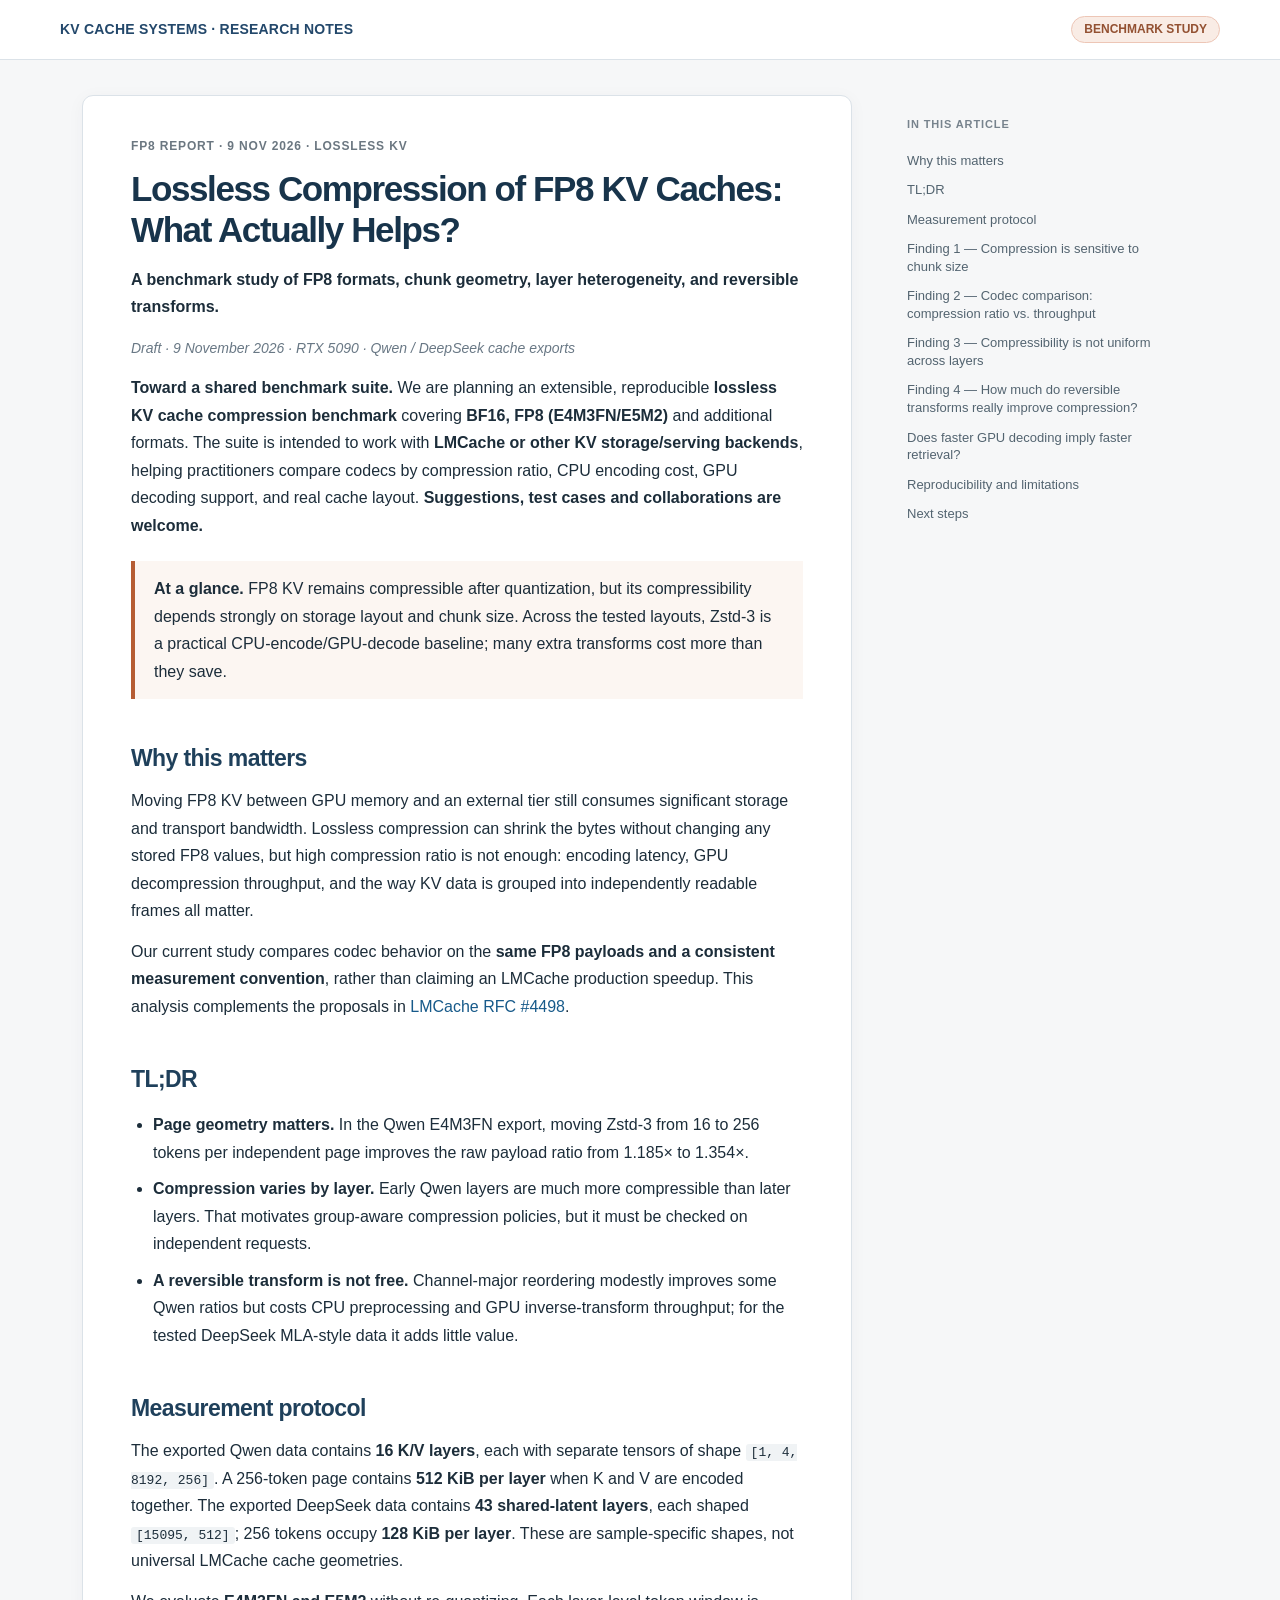
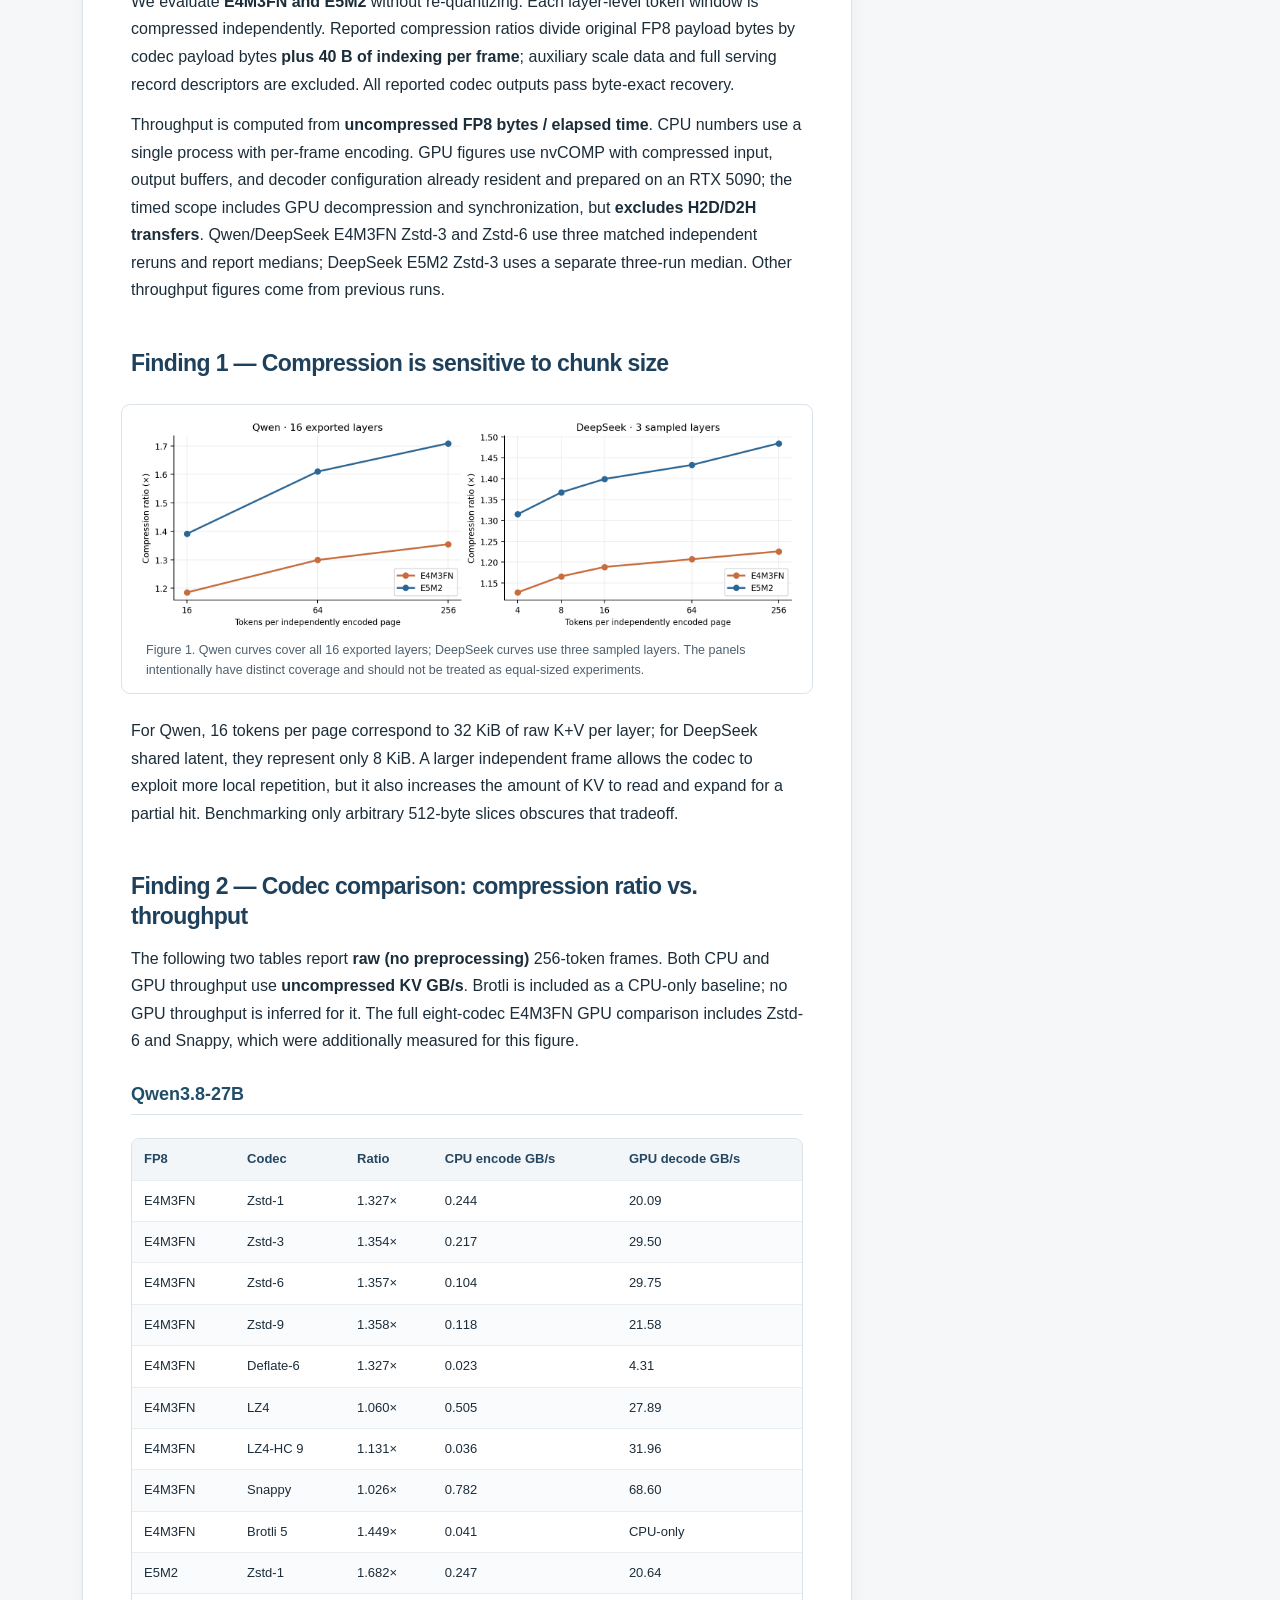
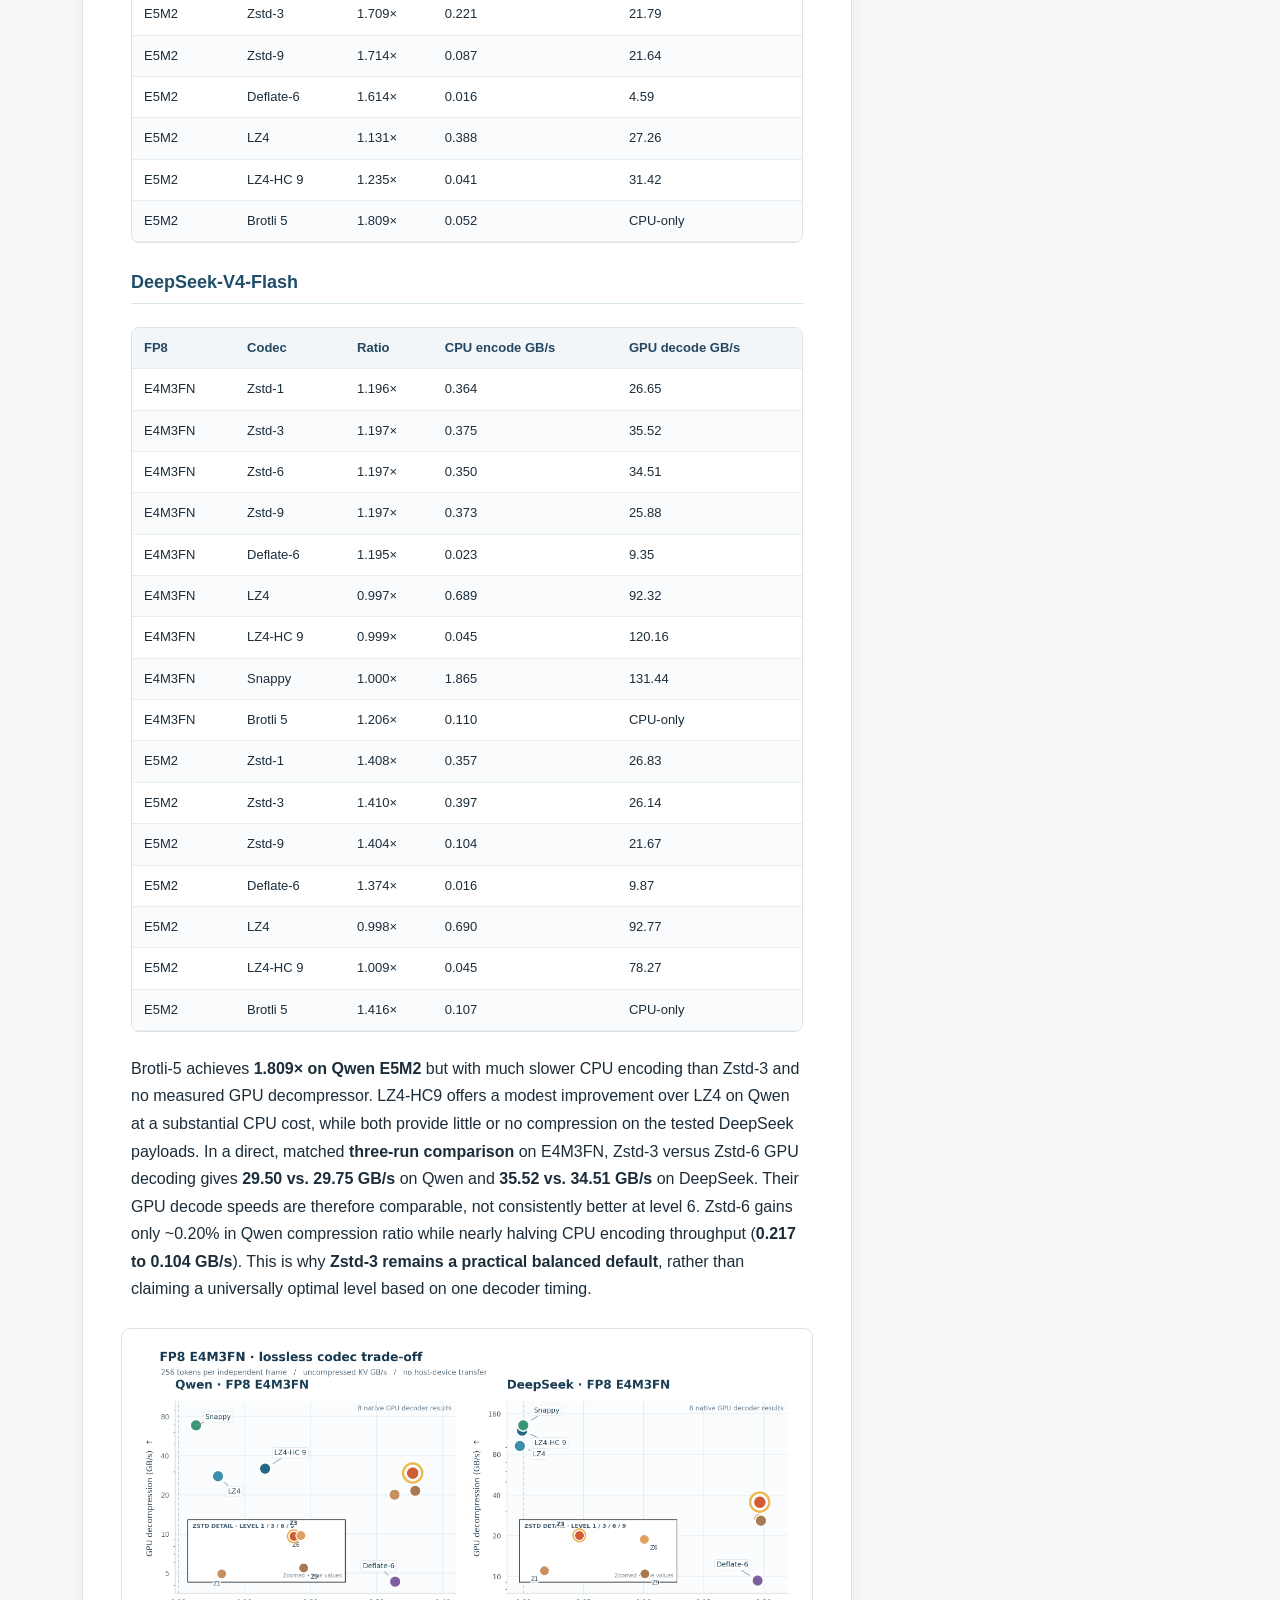
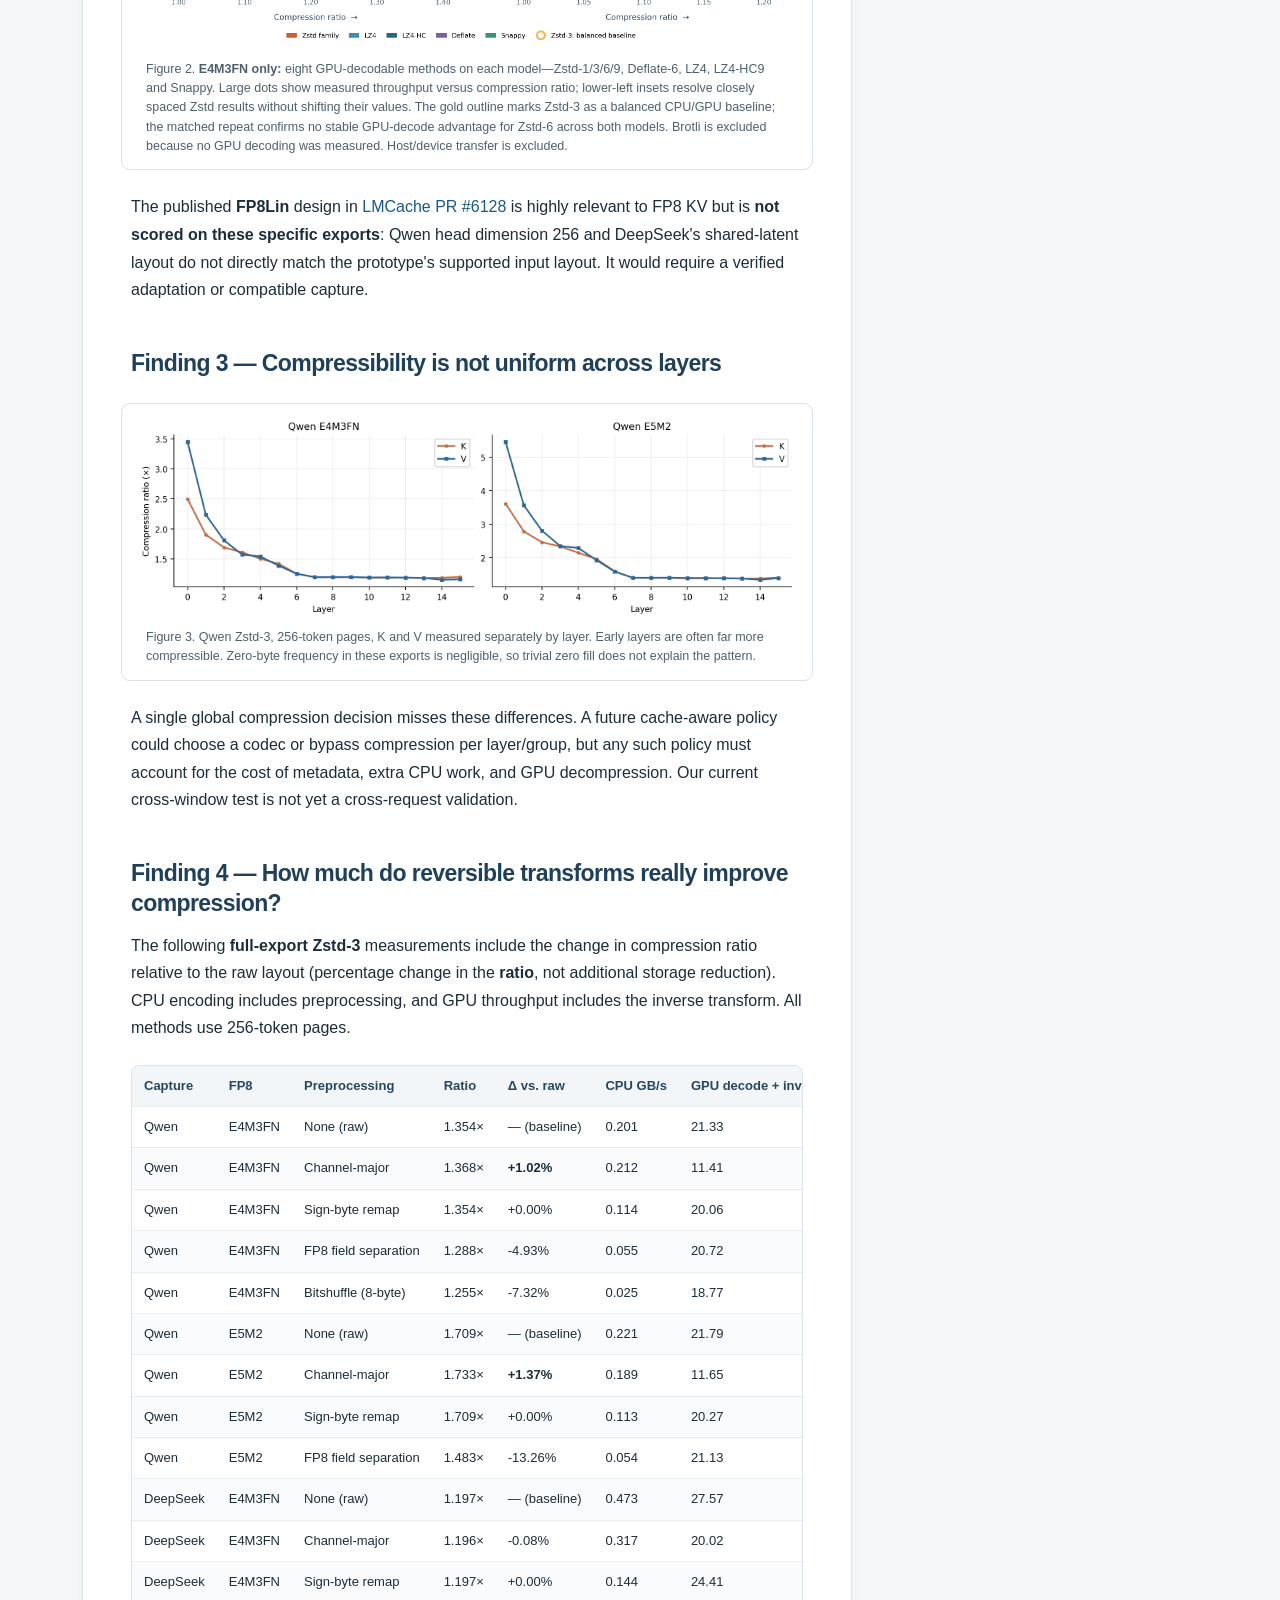
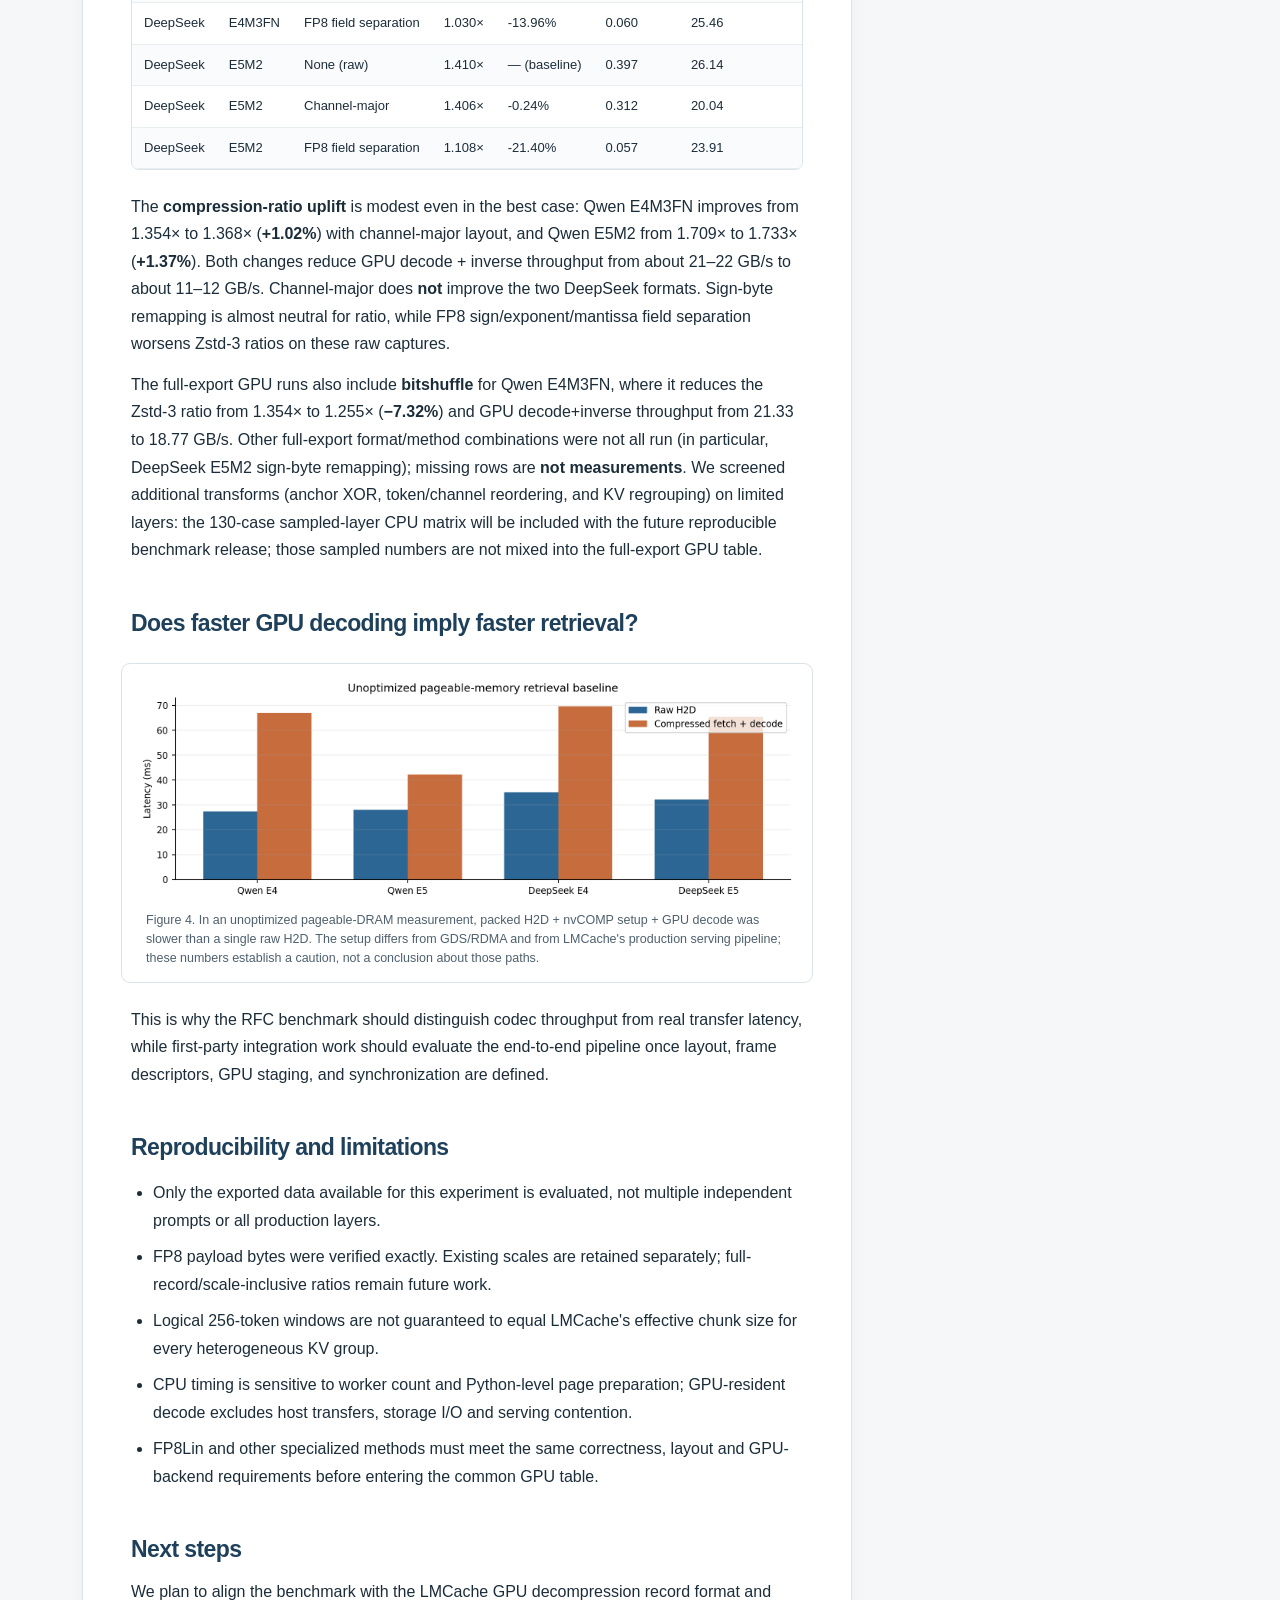
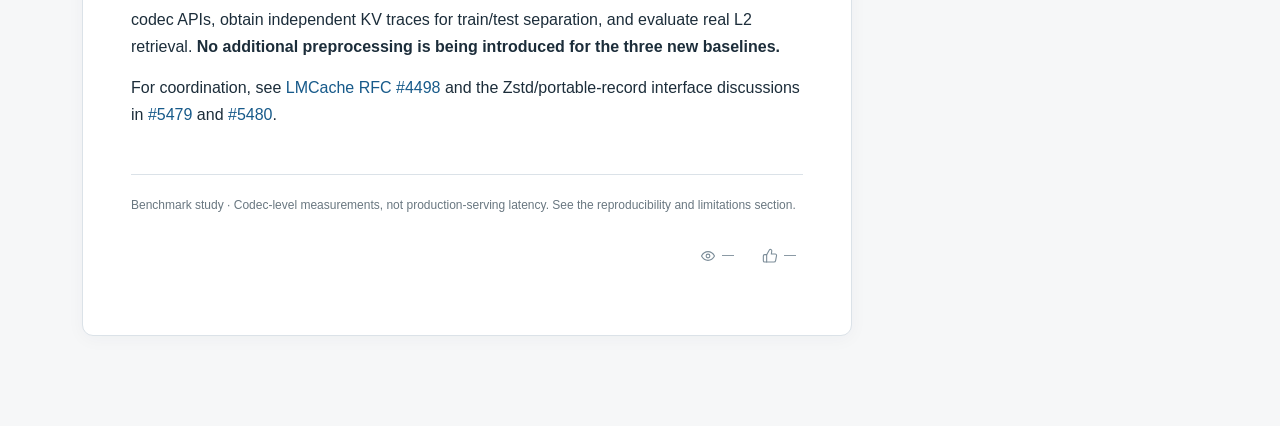
==== commit ef82c8a0: "Add quiet page-view and like counters to FP8 blog" ====
--- a/docs/blog/fp8-lossless-2026/index.html
+++ b/docs/blog/fp8-lossless-2026/index.html
@@ -1,7 +1,7 @@
 <!doctype html><html lang="en"><head><meta charset="utf-8"/><meta name="viewport" content="width=device-width,initial-scale=1"/>
 <title>Lossless Compression of FP8 KV Caches — Benchmark Study</title>
 <meta name="description" content="A reproducible FP8 KV benchmark study of codecs, page size, layer effects, and transforms."/>
-<link rel="stylesheet" href="style.css"/><link rel="canonical" href="https://liuzedooong.github.io/kv-cache-lossless-benchmarks/blog/fp8-lossless-2026/"/><meta property="og:title" content="Lossless Compression of FP8 KV Caches: What Actually Helps?"/><meta property="og:type" content="article"/><meta property="og:url" content="https://liuzedooong.github.io/kv-cache-lossless-benchmarks/blog/fp8-lossless-2026/"/></head><body>
+<link rel="stylesheet" href="style.css"/><link rel="canonical" href="https://liuzedooong.github.io/kv-cache-lossless-benchmarks/blog/fp8-lossless-2026/"/><meta property="og:title" content="Lossless Compression of FP8 KV Caches: What Actually Helps?"/><meta property="og:type" content="article"/><meta property="og:url" content="https://liuzedooong.github.io/kv-cache-lossless-benchmarks/blog/fp8-lossless-2026/"/><script src="engagement.js" defer></script></head><body>
 <header class="topbar"><span class="identity">KV CACHE SYSTEMS · RESEARCH NOTES</span><span class="chip">BENCHMARK STUDY</span></header>
 <div class="container"><main class="article"><div class="meta">FP8 REPORT · 9 NOV 2026 · LOSSLESS KV</div>
 <h1 class="article-title">Lossless Compression of FP8 KV Caches: What Actually Helps?</h1>
@@ -97,4 +97,19 @@
 <h2 id="s10">Next steps</h2>
 <p>We plan to align the benchmark with the LMCache GPU decompression record format and codec APIs, obtain independent KV traces for train/test separation, and evaluate real L2 retrieval. <strong>No additional preprocessing is being introduced for the three new baselines.</strong></p>
 <p>For coordination, see <a href="https://github.com/LMCache/LMCache/issues/4498">LMCache RFC #4498</a> and the Zstd/portable-record interface discussions in <a href="https://github.com/LMCache/LMCache/pull/5479">#5479</a> and <a href="https://github.com/LMCache/LMCache/pull/5480">#5480</a>.</p>
-<div class="footer">Benchmark study · Codec-level measurements, not production-serving latency. See the reproducibility and limitations section.</div></main><nav class="toc"><div class="toc-label">IN THIS ARTICLE</div><a href="#s1">Why this matters</a><a href="#s2">TL;DR</a><a href="#s3">Measurement protocol</a><a href="#s4">Finding 1 — Compression is sensitive to chunk size</a><a href="#s5">Finding 2 — Codec comparison: compression ratio vs. throughput</a><a href="#s6">Finding 3 — Compressibility is not uniform across layers</a><a href="#s7">Finding 4 — How much do reversible transforms really improve compression?</a><a href="#s8">Does faster GPU decoding imply faster retrieval?</a><a href="#s9">Reproducibility and limitations</a><a href="#s10">Next steps</a></nav></div></body></html>+<div class="footer">Benchmark study · Codec-level measurements, not production-serving latency. See the reproducibility and limitations section.</div><div class="article-engagement" aria-label="Article engagement">
+  <span class="article-engagement-views" title="Approximate page views · counted once per browser tab session">
+    <svg viewBox="0 0 24 24" width="16" height="16" fill="none" stroke="currentColor" stroke-width="1.65" stroke-linecap="round" stroke-linejoin="round" aria-hidden="true">
+      <path d="M2.25 12s3.5-6.5 9.75-6.5 9.75 6.5 9.75 6.5-3.5 6.5-9.75 6.5S2.25 12 2.25 12Z"/>
+      <circle cx="12" cy="12" r="2.8"/>
+    </svg>
+    <span id="article-view-count" aria-label="Views" aria-live="polite">—</span>
+  </span>
+  <button id="article-like-button" type="button" class="article-engagement-like" aria-pressed="false" aria-label="Like this article" title="Like this article">
+    <svg viewBox="0 0 24 24" width="16" height="16" fill="none" stroke="currentColor" stroke-width="1.65" stroke-linecap="round" stroke-linejoin="round" aria-hidden="true">
+      <path d="M7 10V21H4a2 2 0 0 1-2-2v-7a2 2 0 0 1 2-2h3Z"/>
+      <path d="M7 10l4-7a2 2 0 0 1 3.7 1.1L14 9h5.8a2 2 0 0 1 2 2.4l-1.4 7.5a2.5 2.5 0 0 1-2.5 2.1H7"/>
+    </svg>
+    <span id="article-like-count" aria-live="polite">—</span>
+  </button>
+</div></main><nav class="toc"><div class="toc-label">IN THIS ARTICLE</div><a href="#s1">Why this matters</a><a href="#s2">TL;DR</a><a href="#s3">Measurement protocol</a><a href="#s4">Finding 1 — Compression is sensitive to chunk size</a><a href="#s5">Finding 2 — Codec comparison: compression ratio vs. throughput</a><a href="#s6">Finding 3 — Compressibility is not uniform across layers</a><a href="#s7">Finding 4 — How much do reversible transforms really improve compression?</a><a href="#s8">Does faster GPU decoding imply faster retrieval?</a><a href="#s9">Reproducibility and limitations</a><a href="#s10">Next steps</a></nav></div></body></html>
--- a/docs/blog/fp8-lossless-2026/style.css
+++ b/docs/blog/fp8-lossless-2026/style.css
@@ -28,3 +28,30 @@
 .footer{border-top:1px solid var(--line);padding-top:20px;margin-top:45px;color:#697780;font-size:12px}
 @media(max-width:950px){.container{grid-template-columns:minmax(0,1fr)}.toc{display:none}.article{padding:27px 24px}.container{padding:20px 12px 60px}}
 @media(max-width:600px){.article{padding:23px 17px}h1.article-title{font-size:28px}h2{font-size:21px}body{font-size:15px}figure{margin:20px -5px;padding:7px}}
+
+/* Low-key article engagement, kept below the technical content. */
+.article-engagement{
+  display:flex;justify-content:flex-end;align-items:center;gap:22px;
+  padding:14px 1px 0;margin-top:12px;color:#7c8d99;font-size:12px;
+  font-variant-numeric:tabular-nums;line-height:1.2;
+}
+.article-engagement-views,
+.article-engagement-like{
+  display:inline-flex;align-items:center;justify-content:center;
+  gap:6px;white-space:nowrap;min-width:34px;
+}
+.article-engagement-like{
+  appearance:none;border:0;background:transparent;color:inherit;
+  font:inherit;cursor:pointer;padding:6px;border-radius:6px;
+  transition:background .15s ease,color .15s ease;
+}
+.article-engagement-like:hover{background:#f0f3f6;color:#3b647c}
+.article-engagement-like:focus-visible{
+  outline:2px solid #5685a5;outline-offset:2px;
+}
+.article-engagement-like.is-liked{color:#ba6946}
+.article-engagement-like:disabled{cursor:wait;opacity:.65}
+.article-engagement svg{flex:none;display:block}
+@media(prefers-reduced-motion:reduce){
+  .article-engagement-like{transition:none}
+}
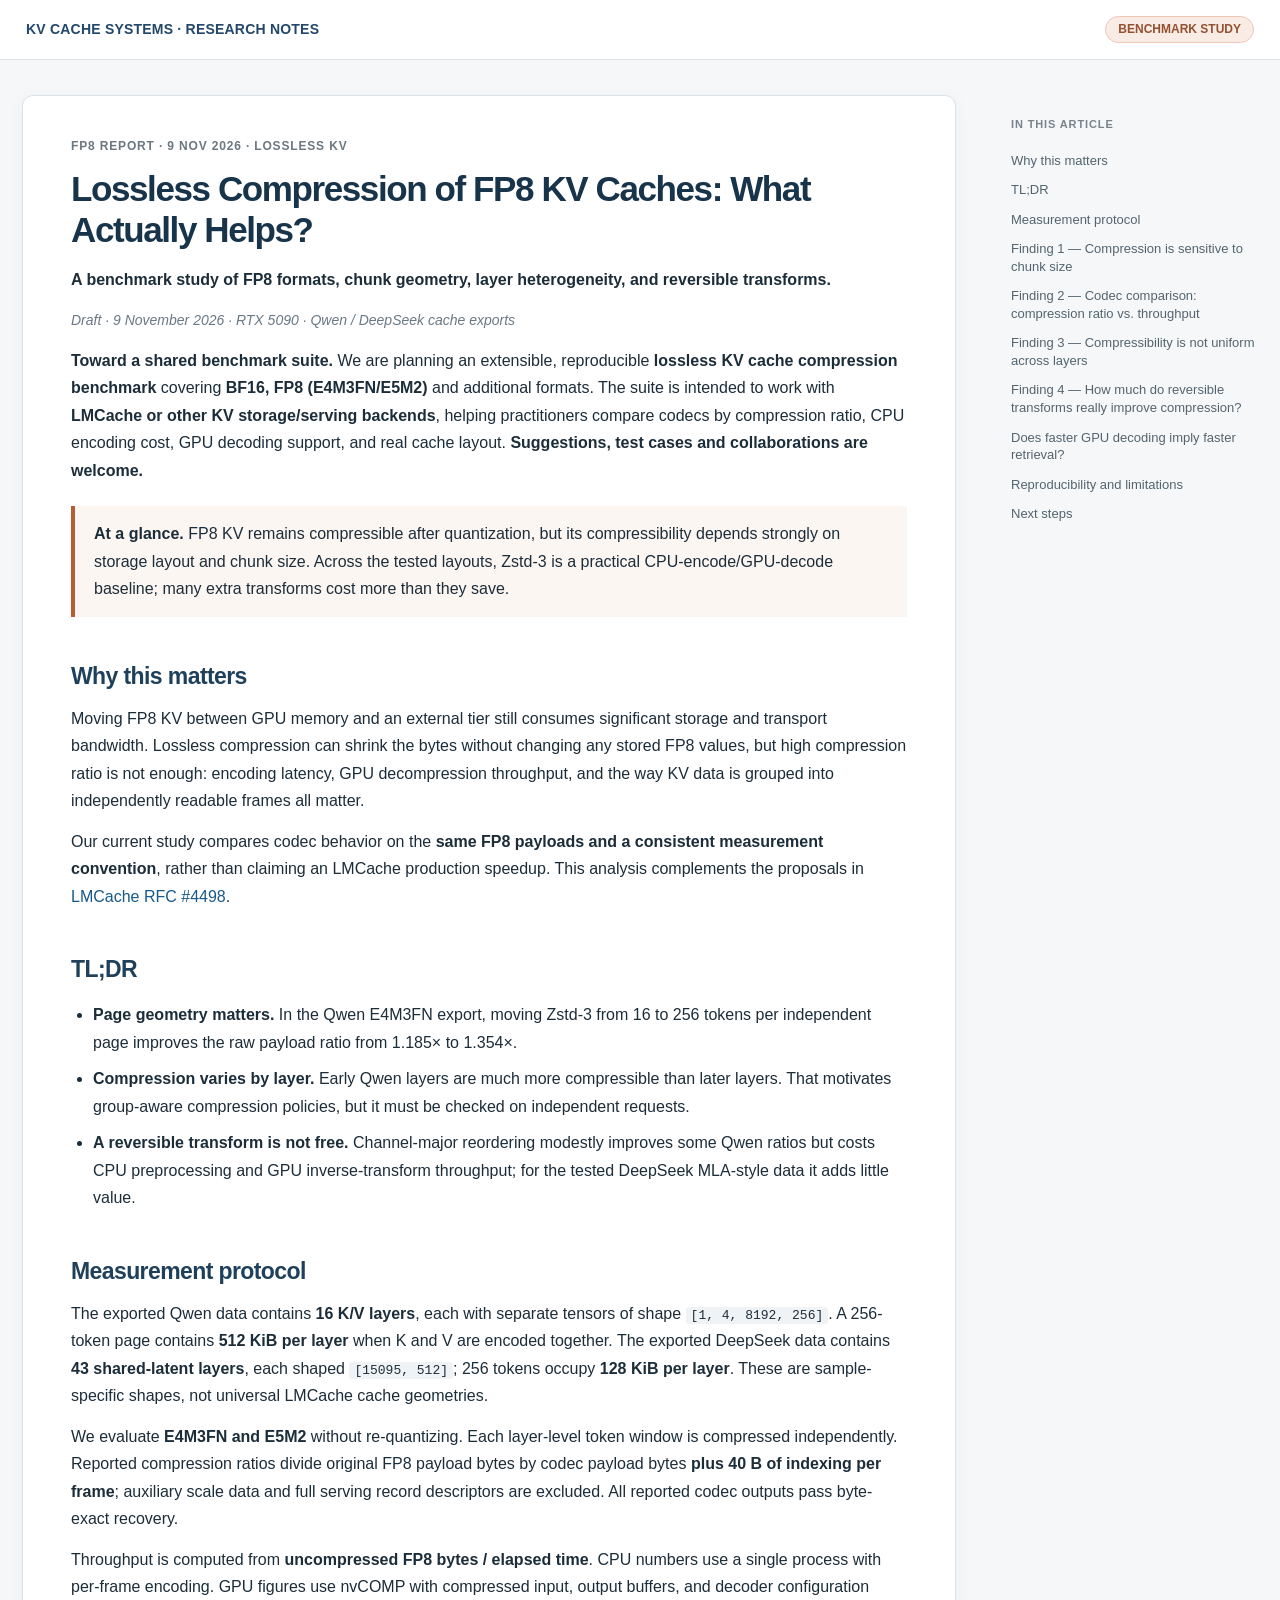
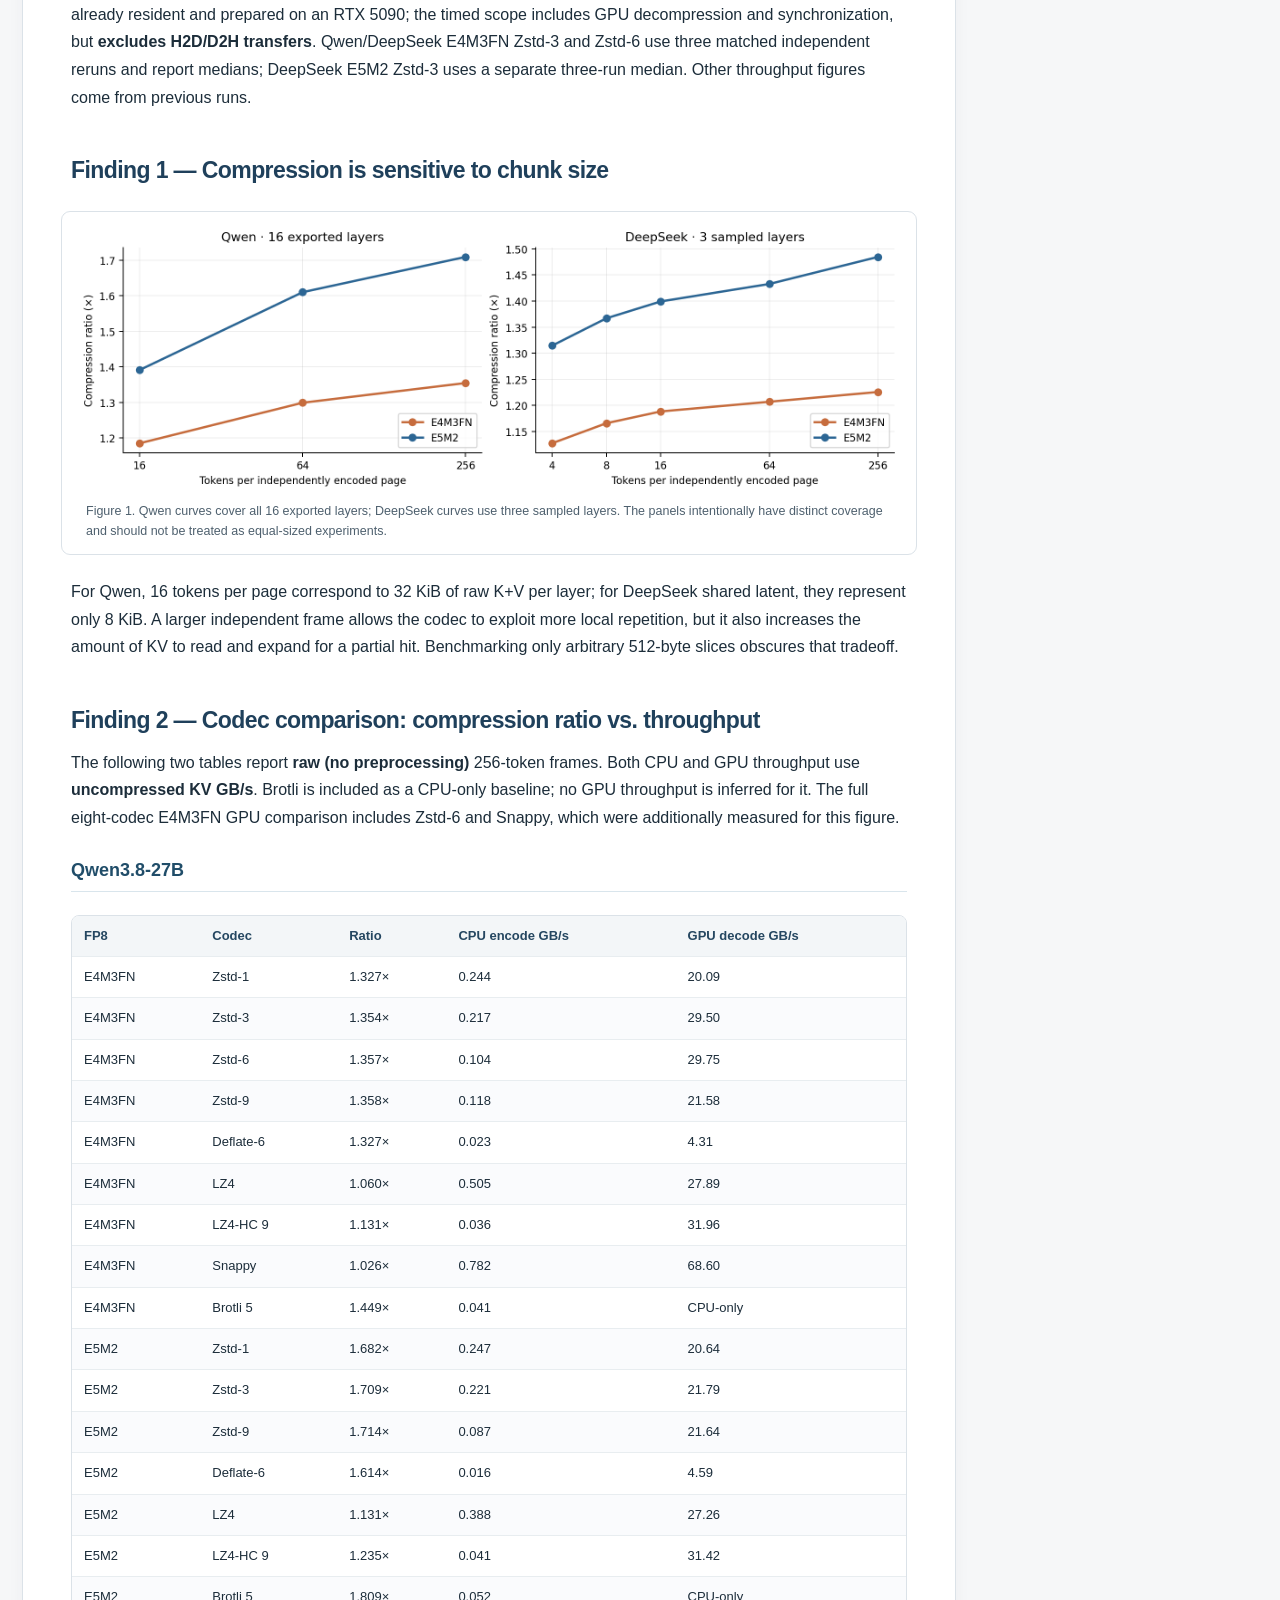
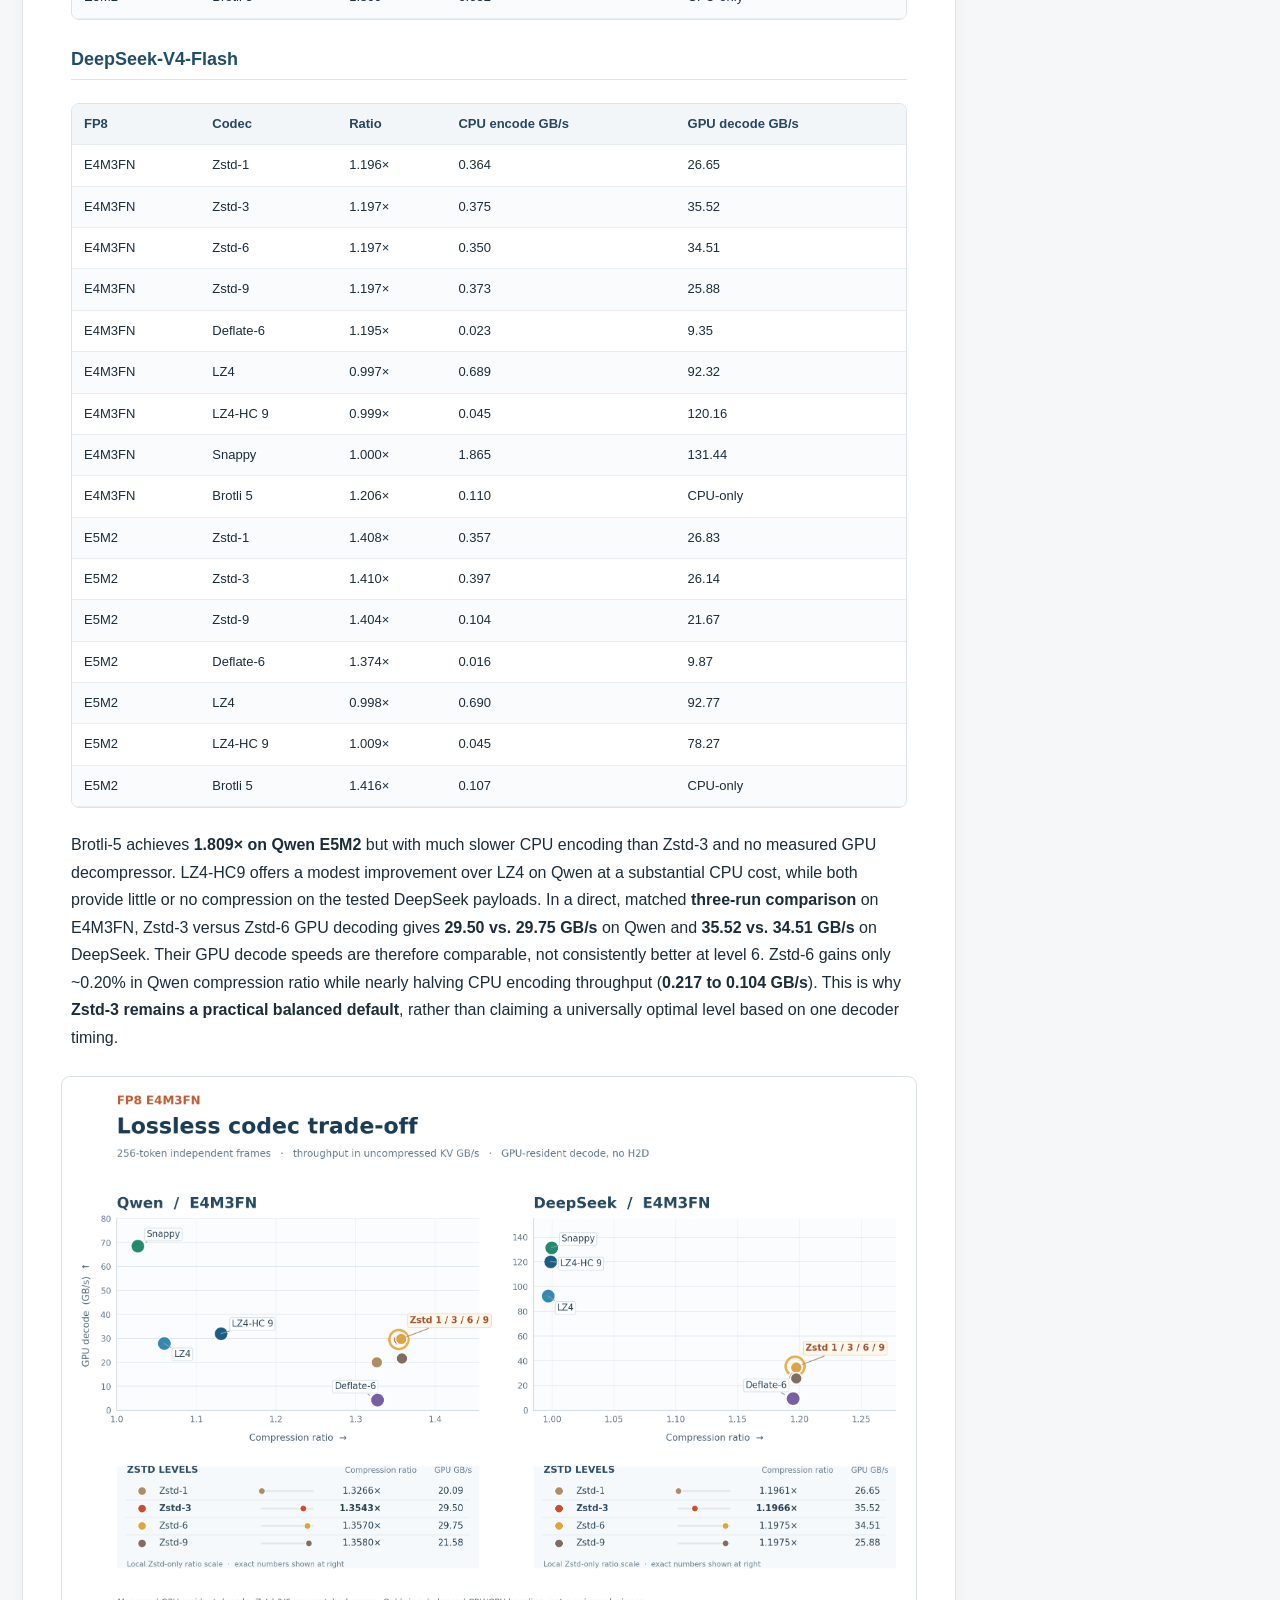
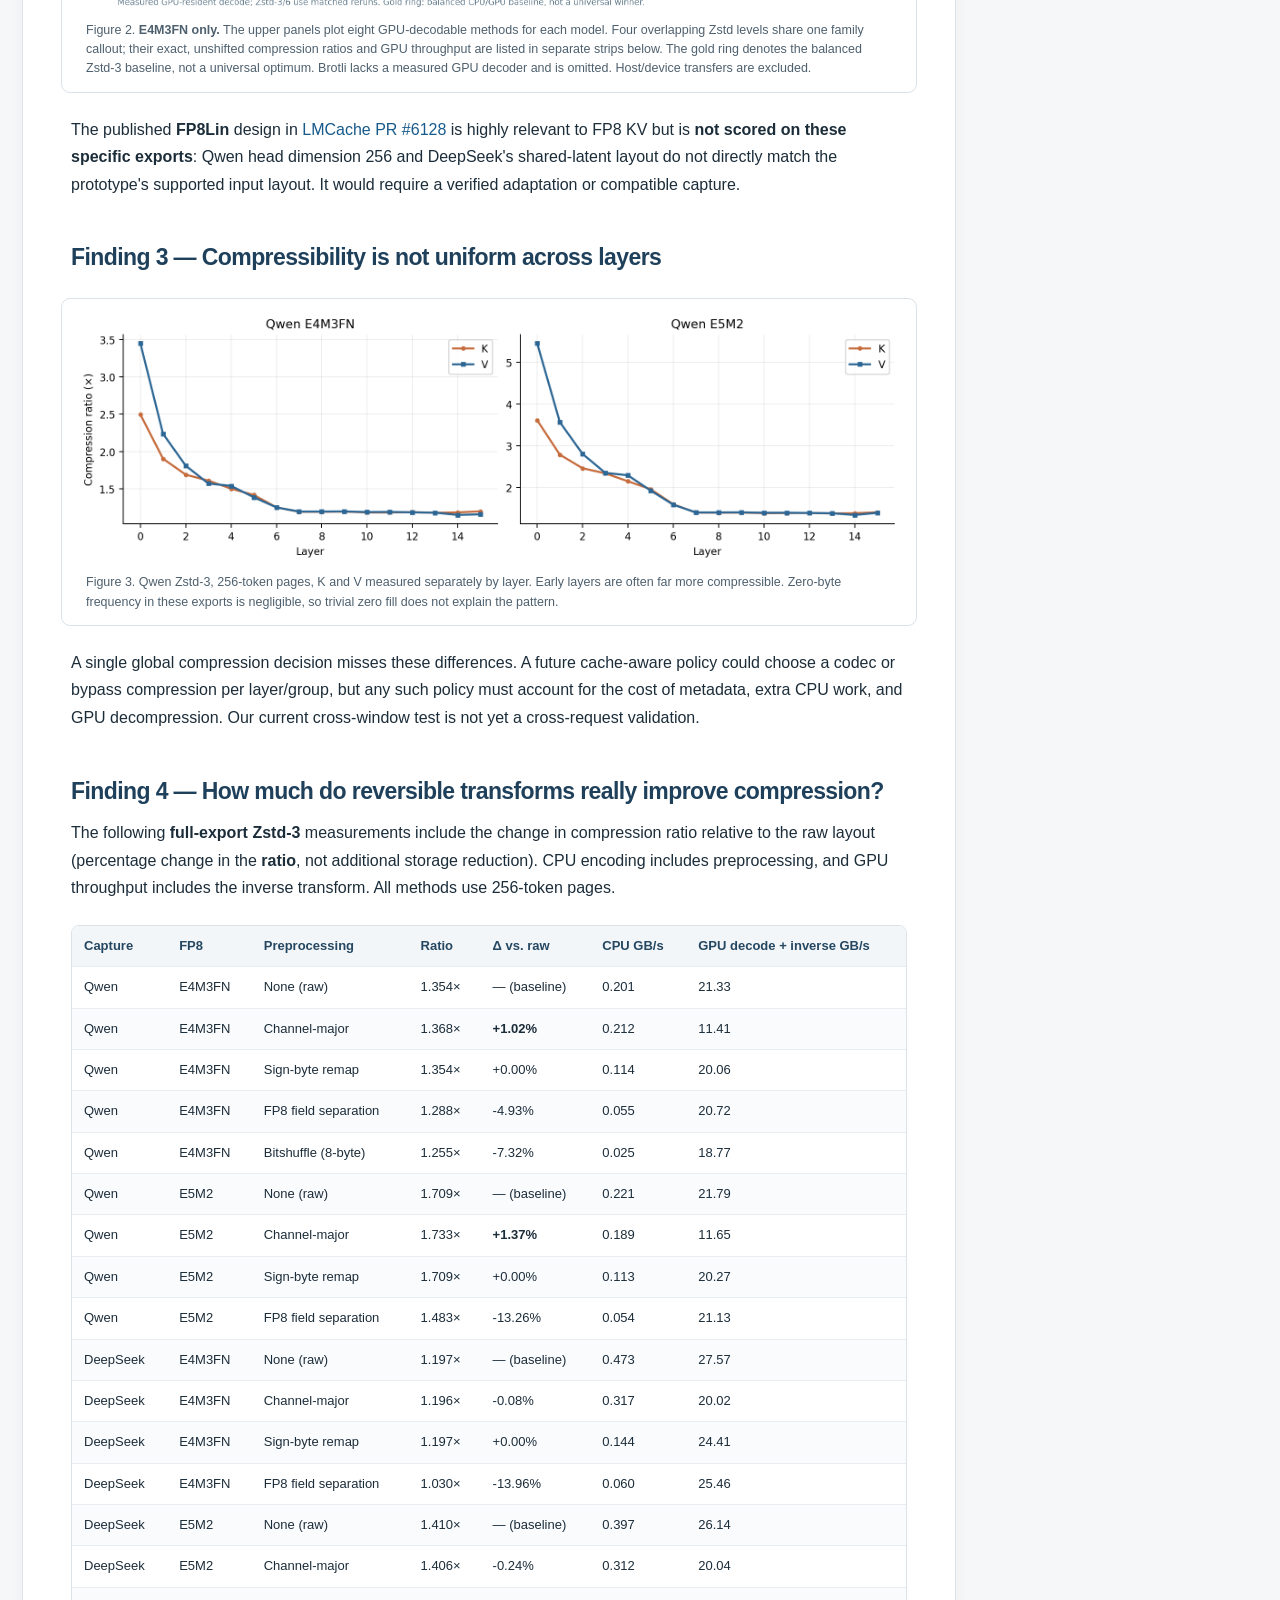
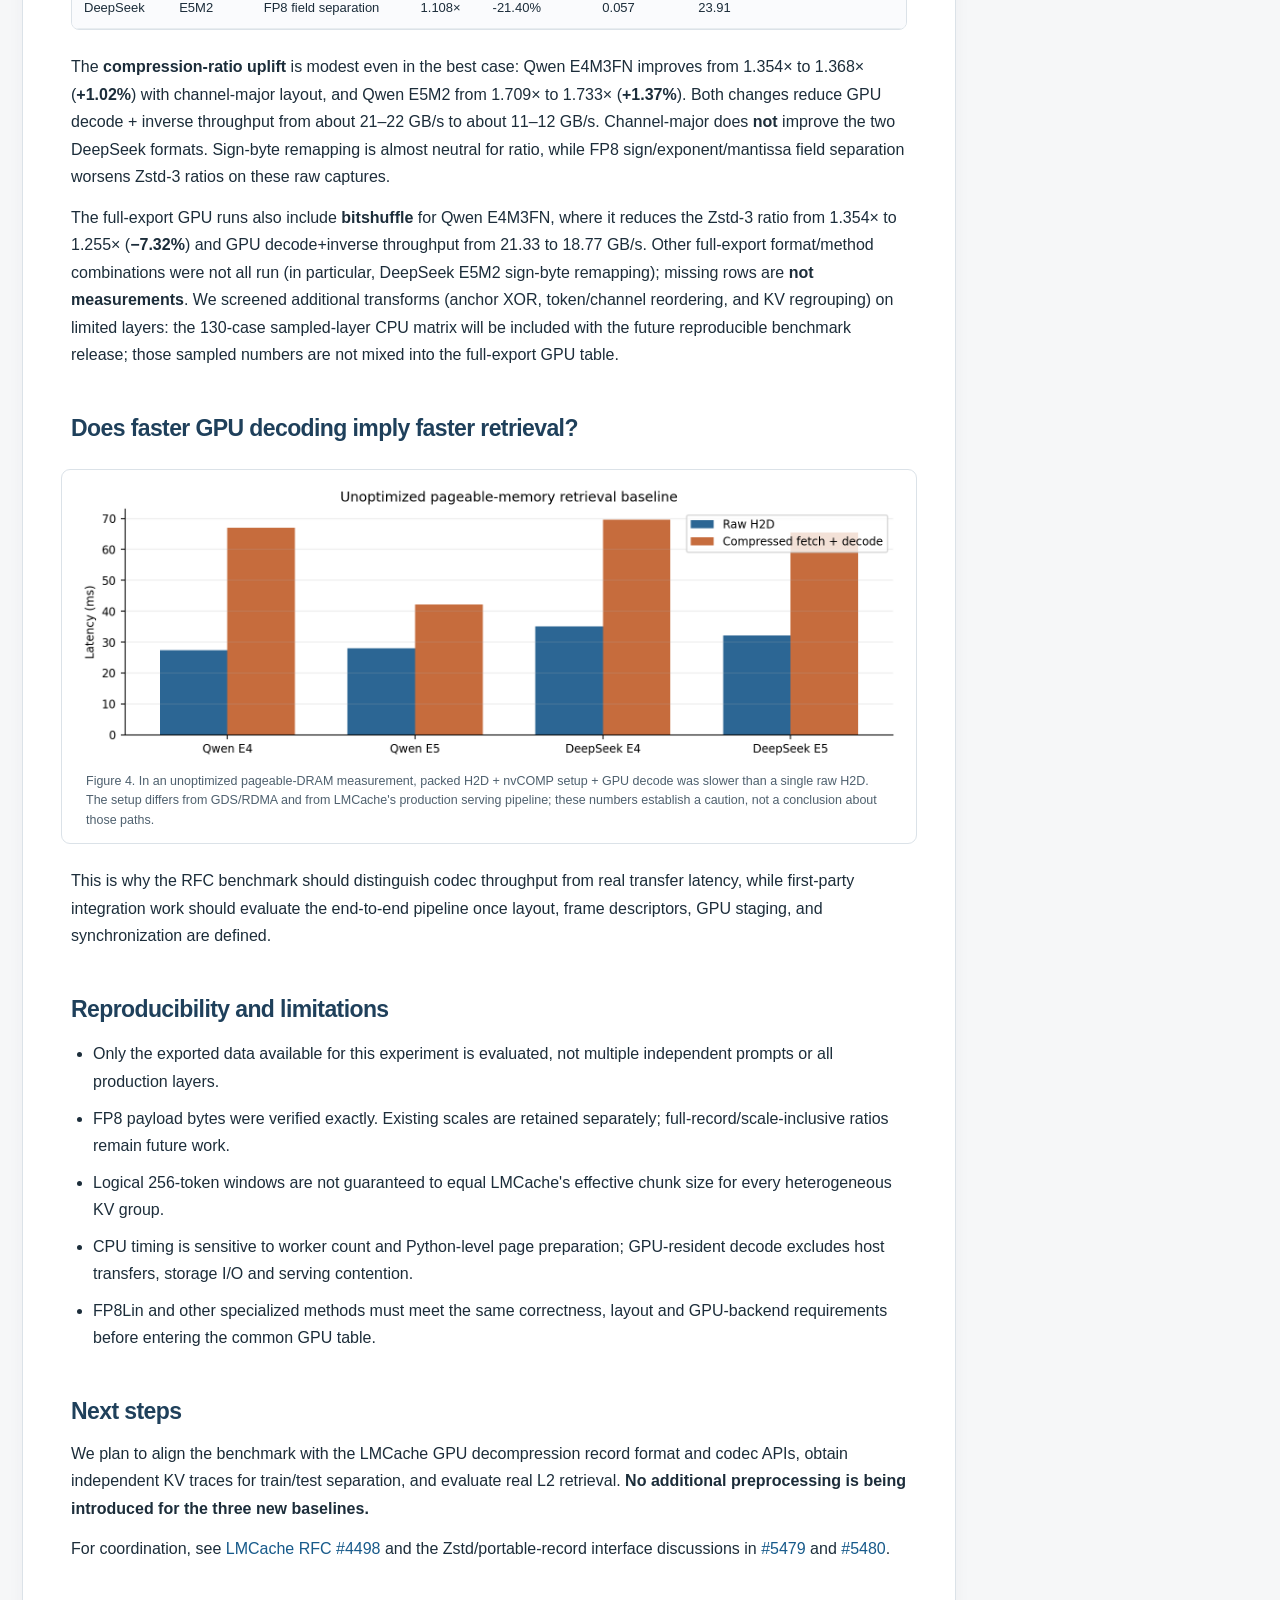
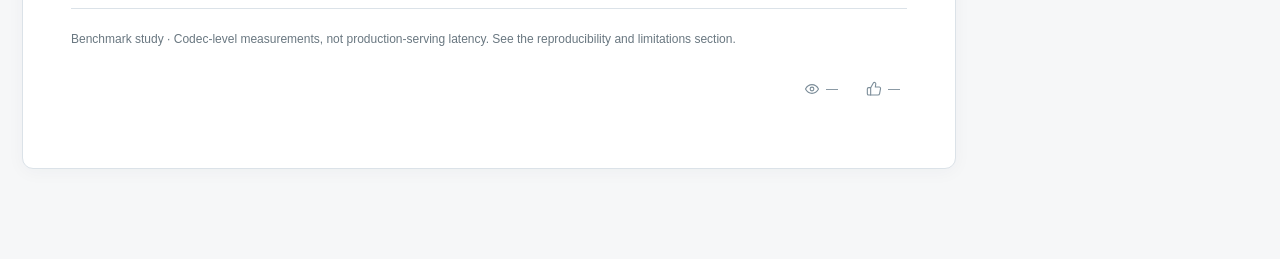
==== commit da736d3a: "Redesign FP8 codec comparison with readable Zstd level details" ====
--- a/docs/blog/fp8-lossless-2026/index.html
+++ b/docs/blog/fp8-lossless-2026/index.html
@@ -62,7 +62,7 @@
 <tr><td>E5M2</td><td>Brotli 5</td><td>1.416×</td><td>0.107</td><td>CPU-only</td></tr>
 </tbody></table></div>
 <p>Brotli-5 achieves <strong>1.809× on Qwen E5M2</strong> but with much slower CPU encoding than Zstd-3 and no measured GPU decompressor. LZ4-HC9 offers a modest improvement over LZ4 on Qwen at a substantial CPU cost, while both provide little or no compression on the tested DeepSeek payloads. In a direct, matched <strong>three-run comparison</strong> on E4M3FN, Zstd-3 versus Zstd-6 GPU decoding gives <strong>29.50 vs. 29.75 GB/s</strong> on Qwen and <strong>35.52 vs. 34.51 GB/s</strong> on DeepSeek. Their GPU decode speeds are therefore comparable, not consistently better at level 6. Zstd-6 gains only ~0.20% in Qwen compression ratio while nearly halving CPU encoding throughput (<strong>0.217 to 0.104 GB/s</strong>). This is why <strong>Zstd-3 remains a practical balanced default</strong>, rather than claiming a universally optimal level based on one decoder timing.</p>
-<figure><img loading="lazy" src="figures/codec_tradeoff.png" alt="E4M3FN codec throughput versus compression ratio"/><figcaption>Figure 2. <strong>E4M3FN only:</strong> eight GPU-decodable methods on each model—Zstd-1/3/6/9, Deflate-6, LZ4, LZ4-HC9 and Snappy. Large dots show measured throughput versus compression ratio; lower-left insets resolve closely spaced Zstd results without shifting their values. The gold outline marks Zstd-3 as a balanced CPU/GPU baseline; the matched repeat confirms no stable GPU-decode advantage for Zstd-6 across both models. Brotli is excluded because no GPU decoding was measured. Host/device transfer is excluded.</figcaption></figure>
+<figure><img loading="lazy" src="figures/codec_tradeoff.png" alt="E4M3FN codec throughput versus compression ratio"/><figcaption>Figure 2. <strong>E4M3FN only.</strong> The upper panels plot eight GPU-decodable methods for each model. Four overlapping Zstd levels share one family callout; their exact, unshifted compression ratios and GPU throughput are listed in separate strips below. The gold ring denotes the balanced Zstd-3 baseline, not a universal optimum. Brotli lacks a measured GPU decoder and is omitted. Host/device transfers are excluded.</figcaption></figure>
 <p>The published <strong>FP8Lin</strong> design in <a href="https://github.com/LMCache/LMCache/pull/6128">LMCache PR #6128</a> is highly relevant to FP8 KV but is <strong>not scored on these specific exports</strong>: Qwen head dimension 256 and DeepSeek&#x27;s shared-latent layout do not directly match the prototype&#x27;s supported input layout. It would require a verified adaptation or compatible capture.</p>
 <h2 id="s6">Finding 3 — Compressibility is not uniform across layers</h2>
 <figure><img loading="lazy" src="figures/layers.png" alt="Per-layer Qwen K and V compression ratios"/><figcaption>Figure 3. Qwen Zstd-3, 256-token pages, K and V measured separately by layer. Early layers are often far more compressible. Zero-byte frequency in these exports is negligible, so trivial zero fill does not explain the pattern.</figcaption></figure>
--- a/docs/blog/fp8-lossless-2026/style.css
+++ b/docs/blog/fp8-lossless-2026/style.css
@@ -2,9 +2,9 @@
 :root {color-scheme:light;--ink:#1c2d3a;--ink-soft:#4e606e;--line:#dbe2e8;--bg:#f6f7f8;--paper:#fff;--brand:#b65d34;--navy:#23486b}
 * {box-sizing:border-box} body{margin:0;background:var(--bg);color:var(--ink);font:16px/1.72 -apple-system,BlinkMacSystemFont,"Helvetica Neue",Arial,sans-serif}
 a{color:#175a8a;text-decoration:none}a:hover{text-decoration:underline}
-.topbar{background:var(--paper);border-bottom:1px solid var(--line);padding:16px max(26px,calc((100% - 1160px)/2));display:flex;align-items:center;justify-content:space-between;gap:16px}
+.topbar{background:var(--paper);border-bottom:1px solid var(--line);padding:16px max(26px,calc((100% - 1360px)/2));display:flex;align-items:center;justify-content:space-between;gap:16px}
 .identity{font-weight:750;letter-spacing:.015em;font-size:14px;color:var(--navy)}.chip{font-size:12px;font-weight:650;color:#935132;background:#f9ece5;border:1px solid #edc6b6;border-radius:20px;padding:2px 12px}
-.container{display:grid;grid-template-columns:minmax(0,770px) 250px;gap:52px;max-width:1160px;margin:0 auto;padding:35px 22px 90px}
+.container{display:grid;grid-template-columns:minmax(0,1000px) 250px;gap:52px;max-width:1360px;margin:0 auto;padding:35px 22px 90px}
 .article{background:var(--paper);padding:40px 48px 65px;border:1px solid var(--line);border-radius:11px;box-shadow:0 3px 18px rgba(23,47,64,.04)}
 .meta{font-size:12px;color:#6b7781;text-transform:uppercase;letter-spacing:.07em;font-weight:700}
 h1.article-title{font-size:35px;line-height:1.15;letter-spacing:-.04em;margin:13px 0 16px;font-weight:800;color:#18344b}
@@ -14,7 +14,8 @@
 ul{padding-left:22px}li{margin:9px 0}
 blockquote{border-left:4px solid var(--brand);background:#fcf6f2;padding:14px 19px;margin:22px 0;font-weight:520}
 figure{margin:25px -10px 23px;padding:12px 14px 13px;background:#fff;border:1px solid var(--line);border-radius:9px}
-figure img{display:block;width:100%;height:auto;max-height:380px;object-fit:contain}
+figure img{display:block;width:100%;height:auto;max-height:500px;object-fit:contain}
+figure img[src$="codec_tradeoff.png"]{max-height:760px}
 figcaption{color:var(--ink-soft);font-size:12.5px;line-height:1.55;padding:8px 10px 0}
 .table-scroll{overflow-x:auto;margin:23px 0;border:1px solid var(--line);border-radius:8px}
 table{border-collapse:collapse;width:100%;min-width:560px;font-size:13px;font-variant-numeric:tabular-nums}
@@ -26,7 +27,7 @@
 .toc-label{font-size:11px;font-weight:800;letter-spacing:.08em;color:#77838d;margin-bottom:12px}
 .toc a{display:block;padding:6px 0;color:#536470;font-size:13px;line-height:1.35}
 .footer{border-top:1px solid var(--line);padding-top:20px;margin-top:45px;color:#697780;font-size:12px}
-@media(max-width:950px){.container{grid-template-columns:minmax(0,1fr)}.toc{display:none}.article{padding:27px 24px}.container{padding:20px 12px 60px}}
+@media(max-width:1100px){.container{grid-template-columns:minmax(0,1fr)}.toc{display:none}.article{padding:27px 24px}.container{padding:20px 12px 60px}}
 @media(max-width:600px){.article{padding:23px 17px}h1.article-title{font-size:28px}h2{font-size:21px}body{font-size:15px}figure{margin:20px -5px;padding:7px}}
 
 /* Low-key article engagement, kept below the technical content. */
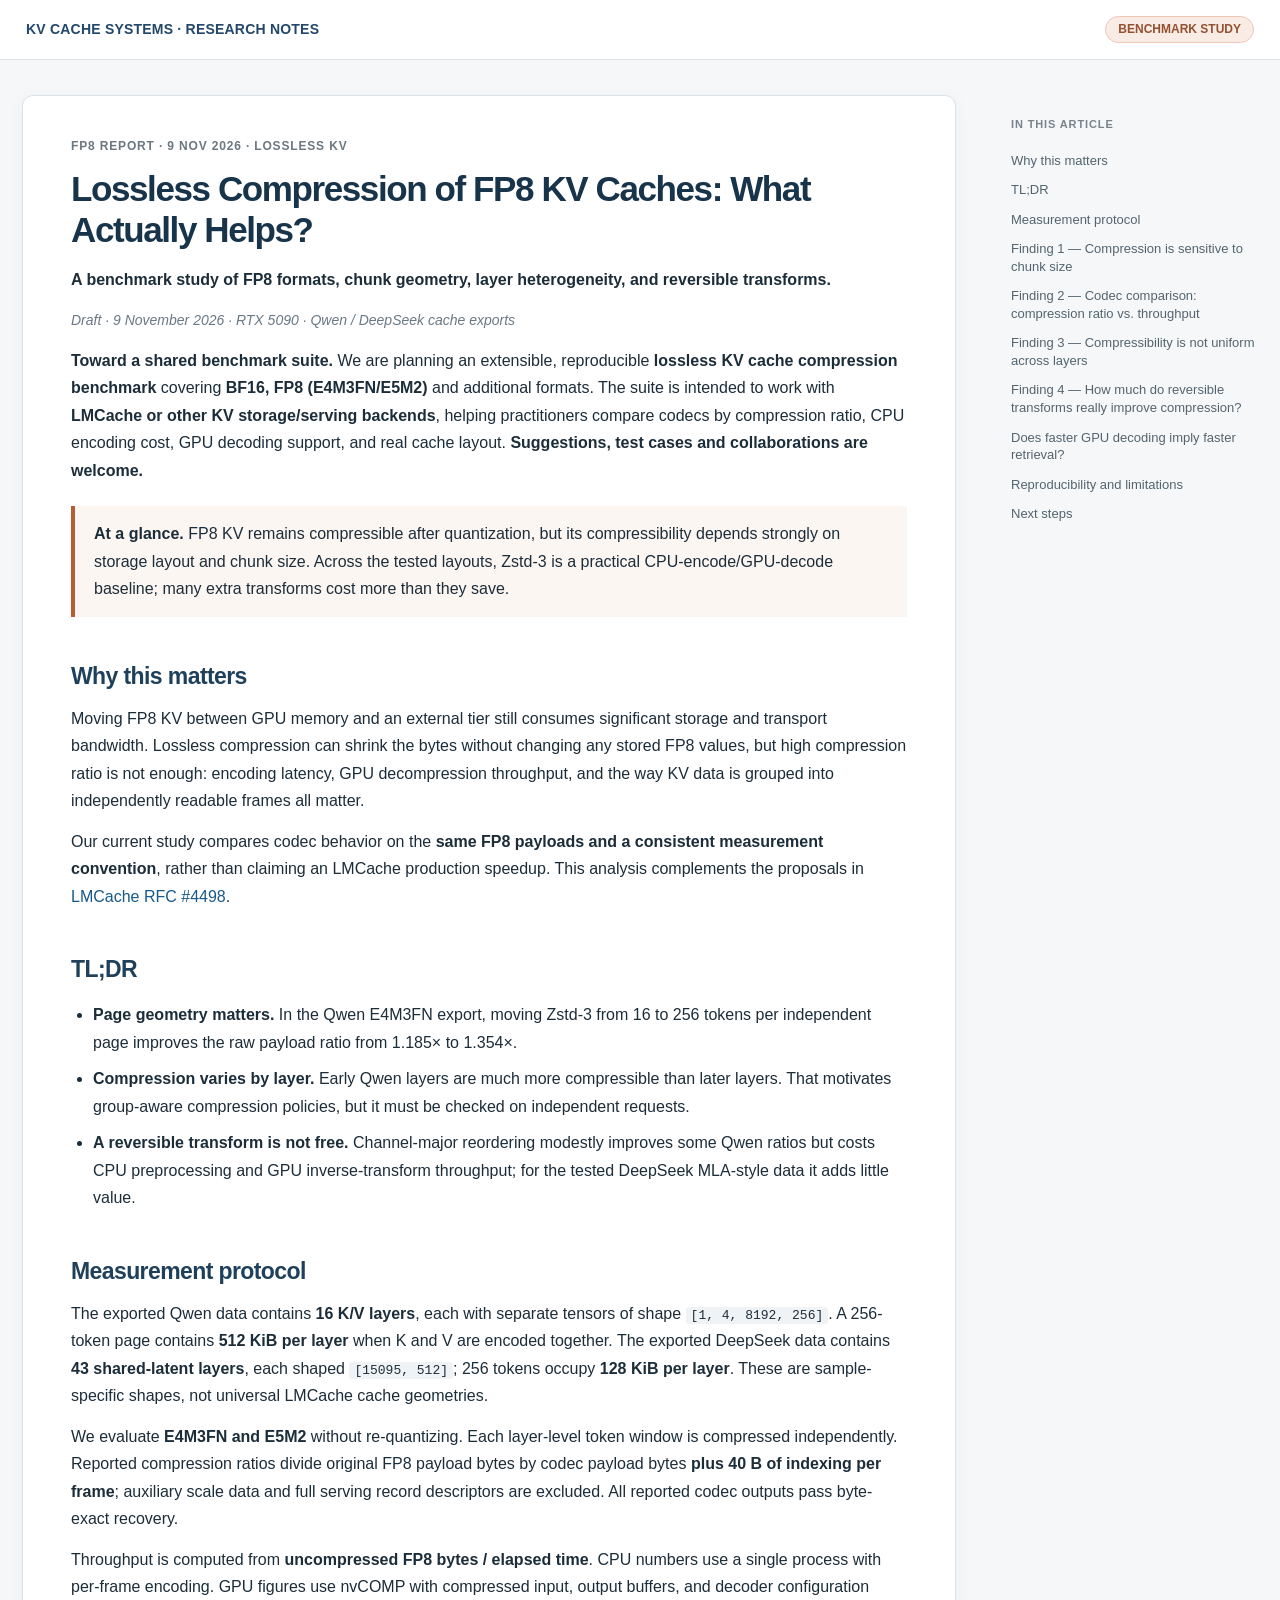
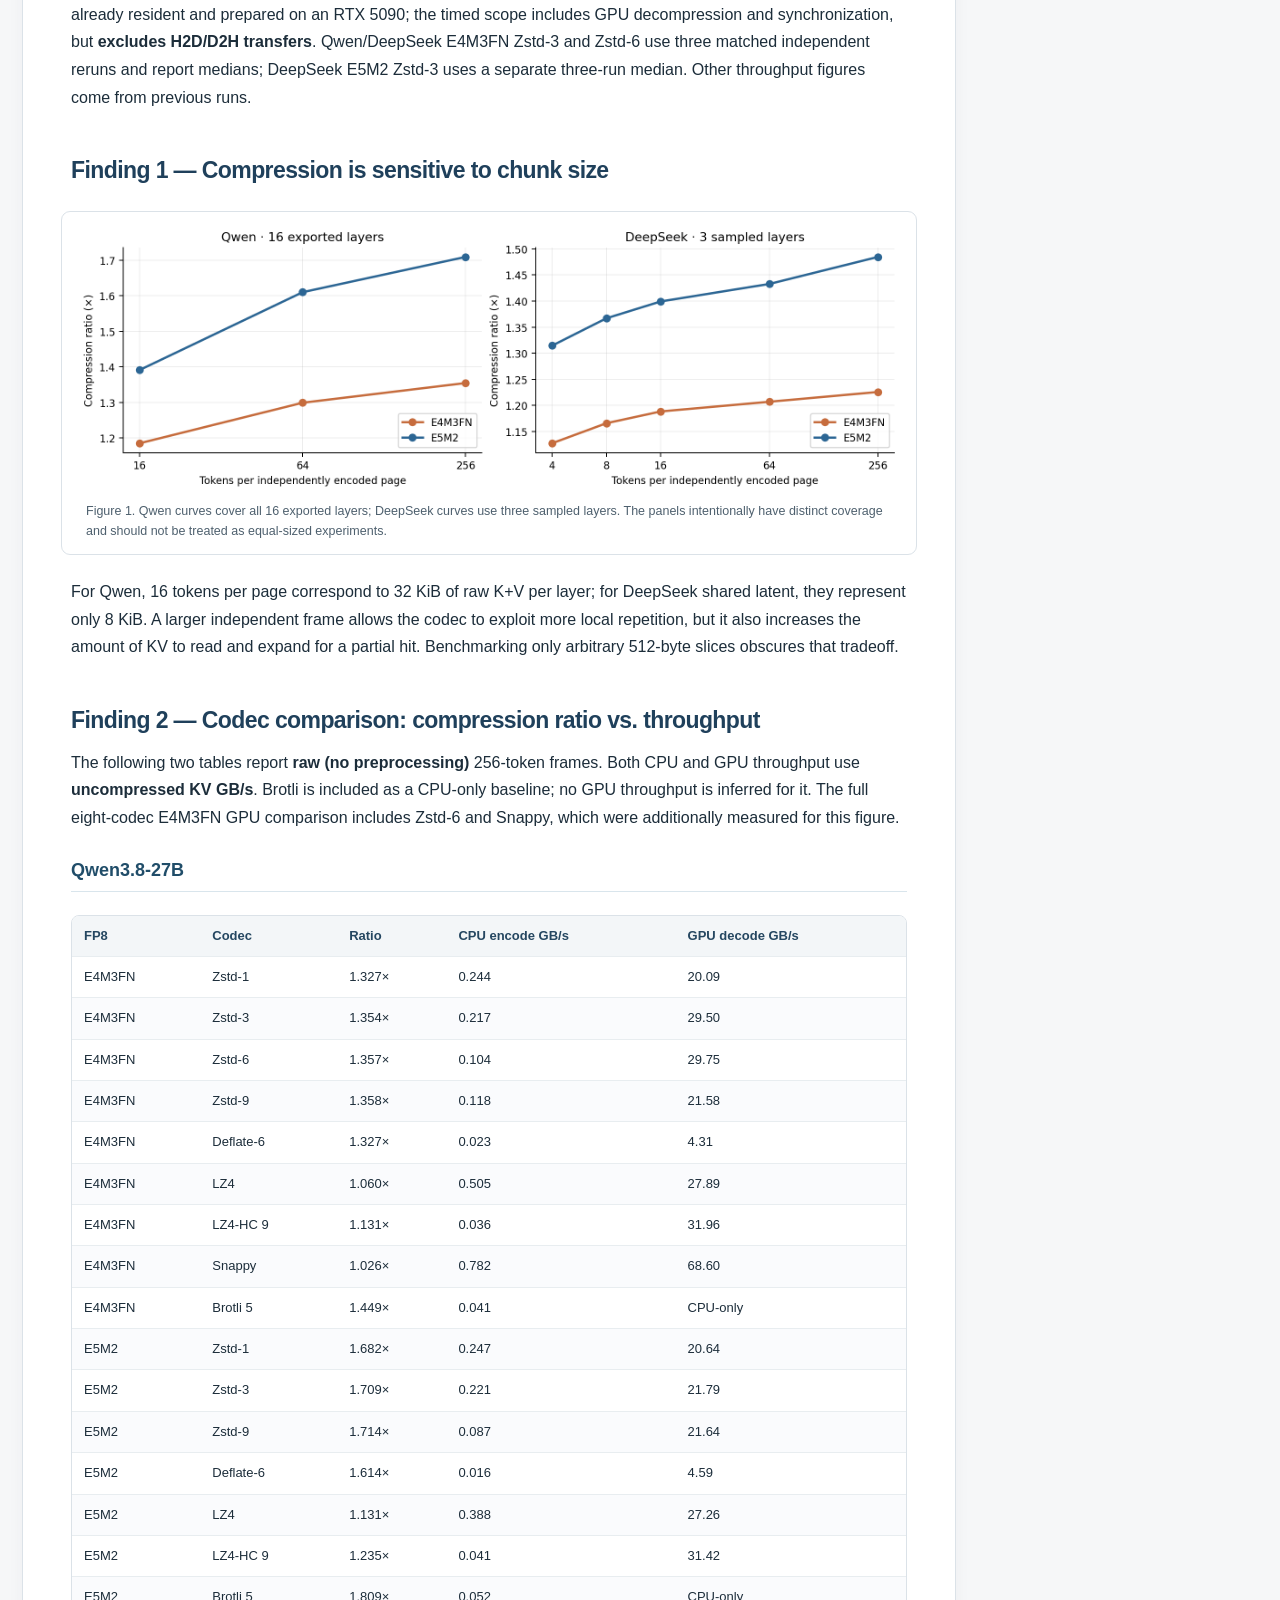
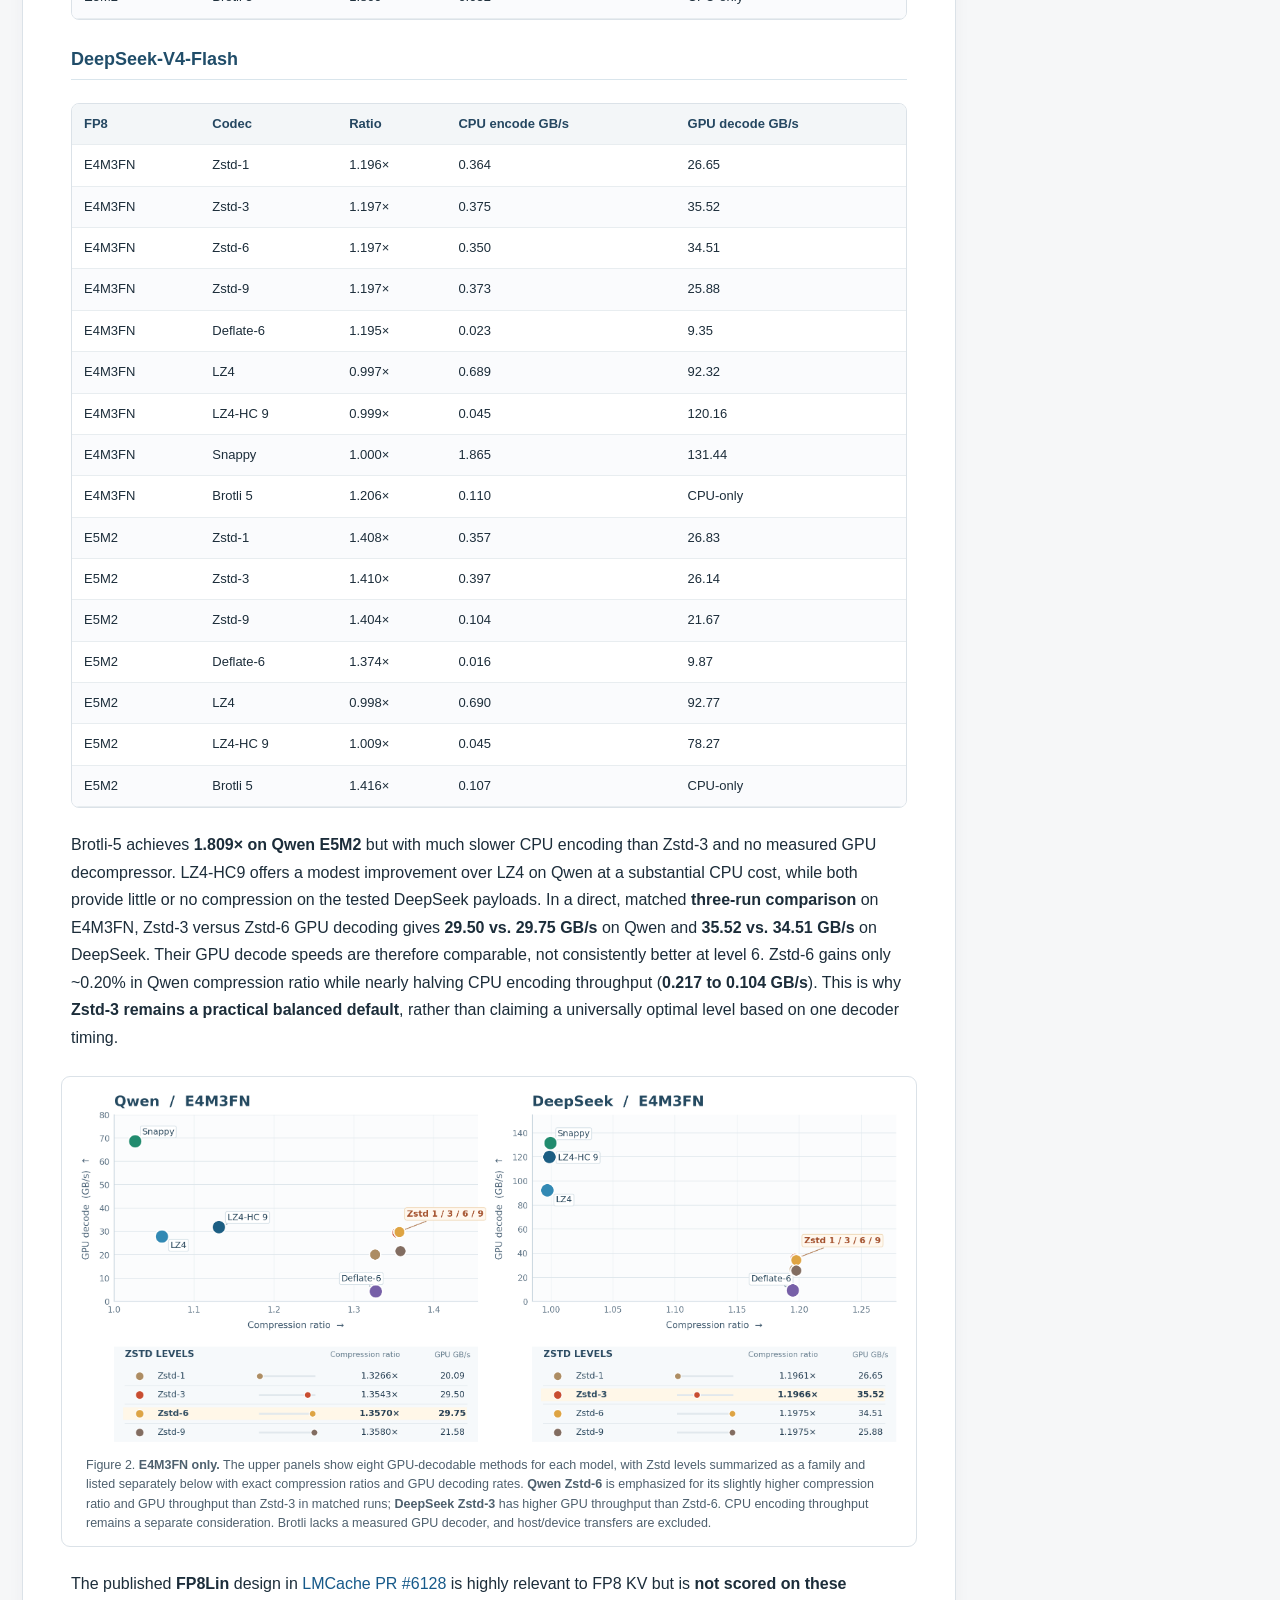
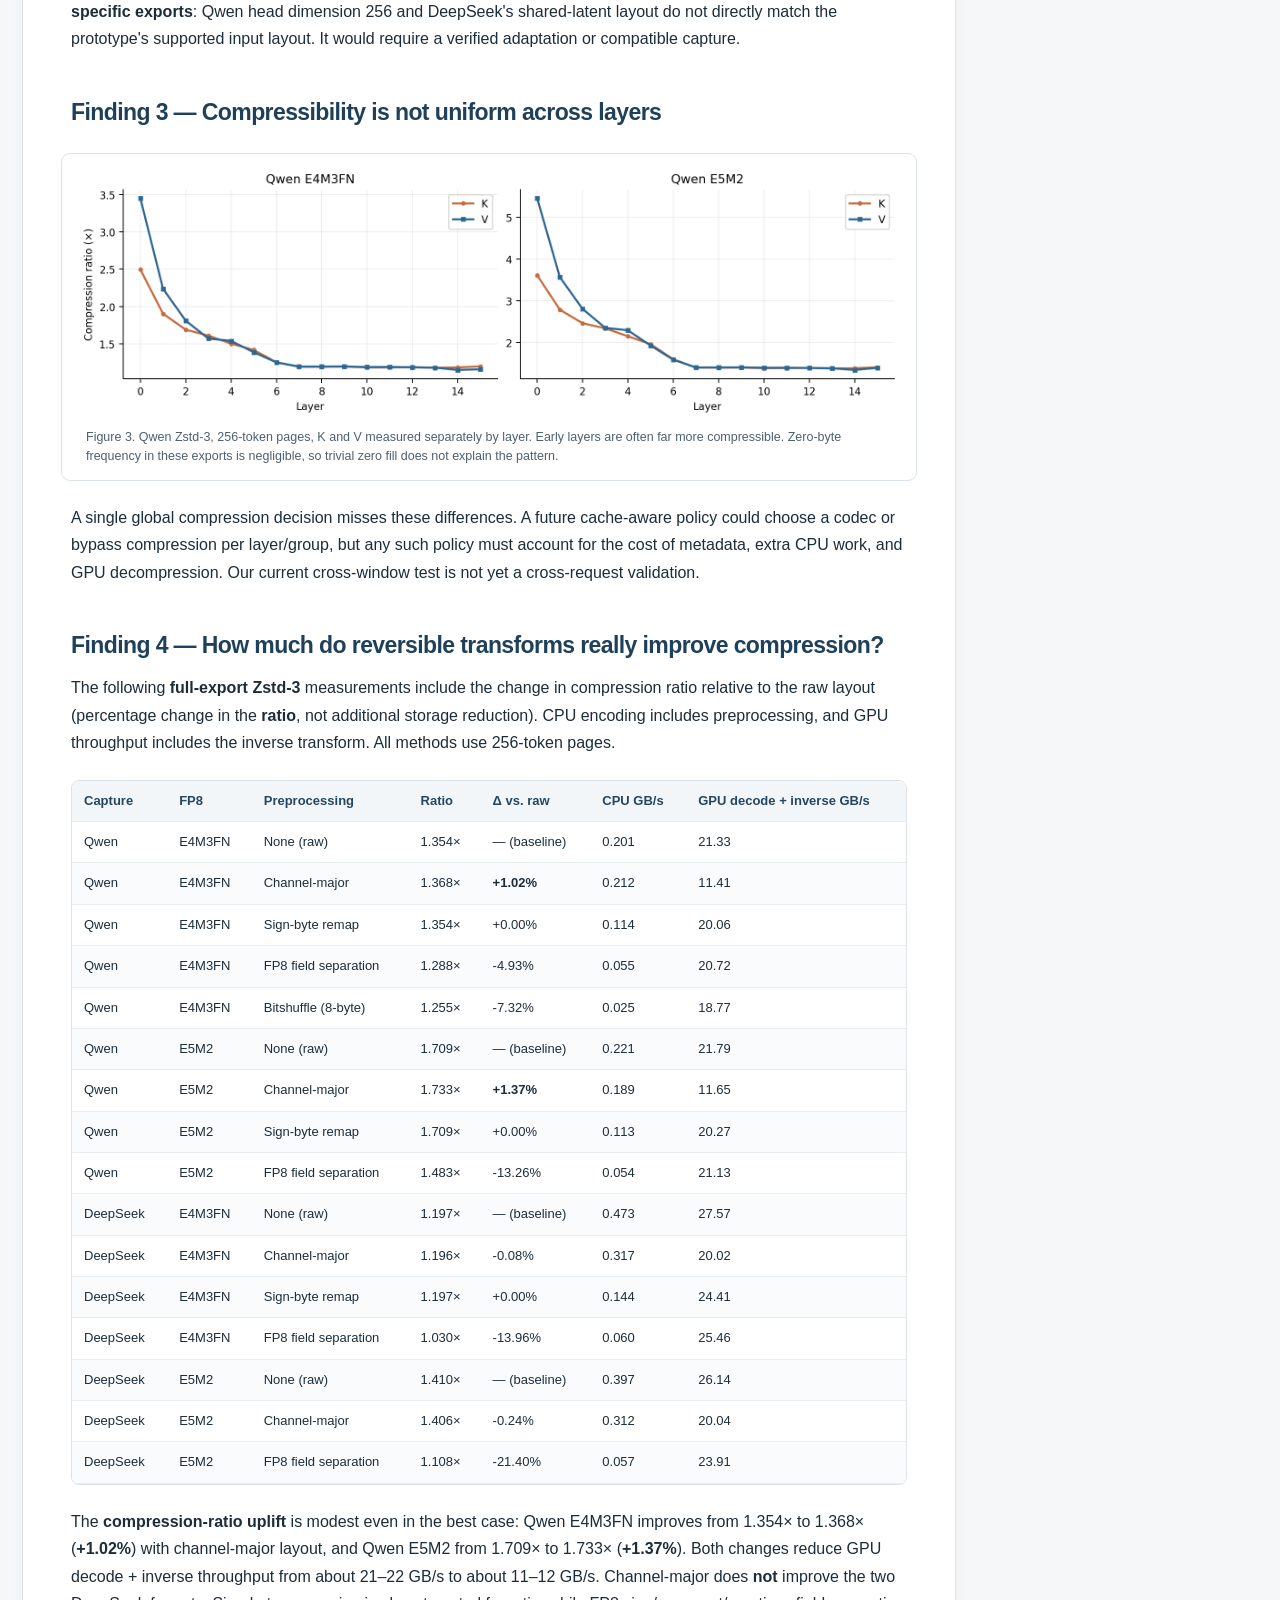
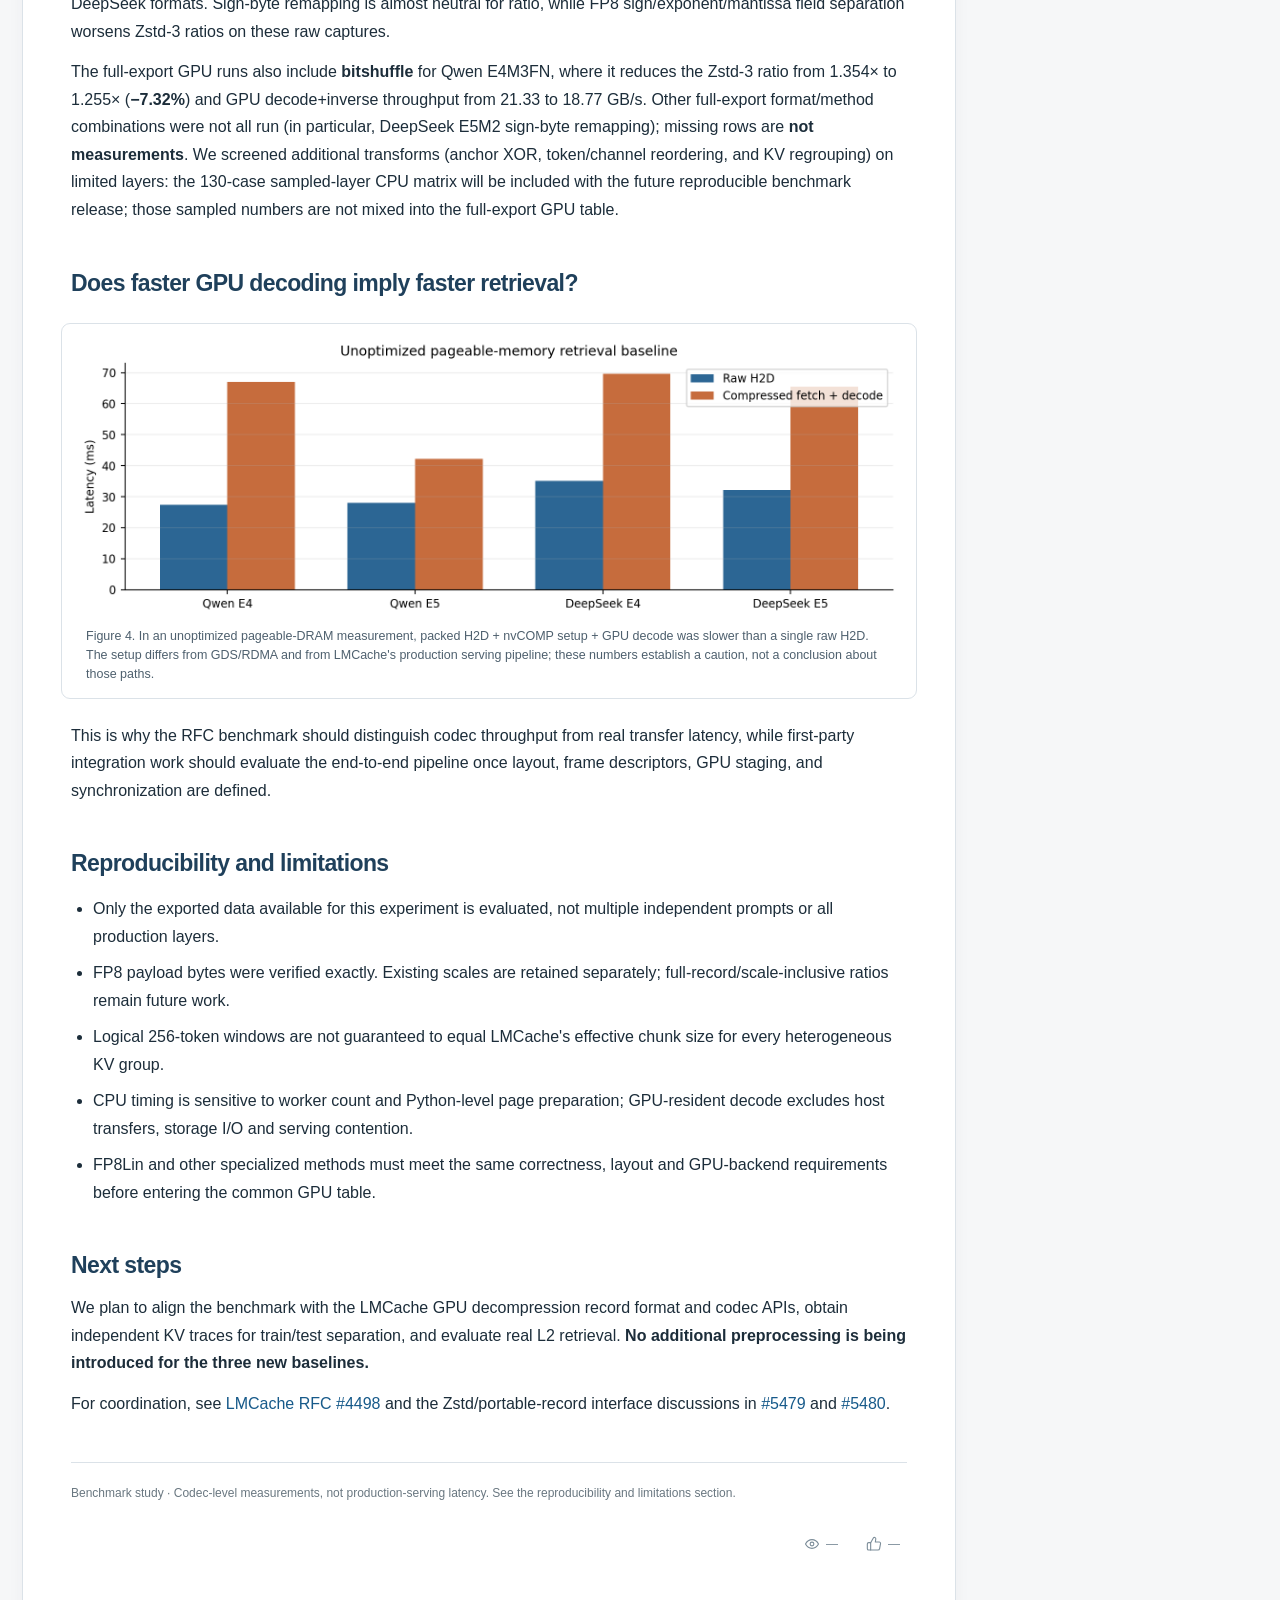
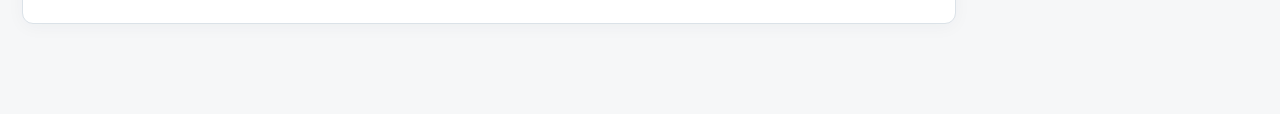
==== commit 811b5ccd: "Use approved compact FP8 codec figure with per-model Zstd emphasis" ====
--- a/docs/blog/fp8-lossless-2026/index.html
+++ b/docs/blog/fp8-lossless-2026/index.html
@@ -62,7 +62,7 @@
 <tr><td>E5M2</td><td>Brotli 5</td><td>1.416×</td><td>0.107</td><td>CPU-only</td></tr>
 </tbody></table></div>
 <p>Brotli-5 achieves <strong>1.809× on Qwen E5M2</strong> but with much slower CPU encoding than Zstd-3 and no measured GPU decompressor. LZ4-HC9 offers a modest improvement over LZ4 on Qwen at a substantial CPU cost, while both provide little or no compression on the tested DeepSeek payloads. In a direct, matched <strong>three-run comparison</strong> on E4M3FN, Zstd-3 versus Zstd-6 GPU decoding gives <strong>29.50 vs. 29.75 GB/s</strong> on Qwen and <strong>35.52 vs. 34.51 GB/s</strong> on DeepSeek. Their GPU decode speeds are therefore comparable, not consistently better at level 6. Zstd-6 gains only ~0.20% in Qwen compression ratio while nearly halving CPU encoding throughput (<strong>0.217 to 0.104 GB/s</strong>). This is why <strong>Zstd-3 remains a practical balanced default</strong>, rather than claiming a universally optimal level based on one decoder timing.</p>
-<figure><img loading="lazy" src="figures/codec_tradeoff.png" alt="E4M3FN codec throughput versus compression ratio"/><figcaption>Figure 2. <strong>E4M3FN only.</strong> The upper panels plot eight GPU-decodable methods for each model. Four overlapping Zstd levels share one family callout; their exact, unshifted compression ratios and GPU throughput are listed in separate strips below. The gold ring denotes the balanced Zstd-3 baseline, not a universal optimum. Brotli lacks a measured GPU decoder and is omitted. Host/device transfers are excluded.</figcaption></figure>
+<figure><img loading="lazy" src="figures/codec_tradeoff.png" alt="E4M3FN codec throughput versus compression ratio"/><figcaption>Figure 2. <strong>E4M3FN only.</strong> The upper panels show eight GPU-decodable methods for each model, with Zstd levels summarized as a family and listed separately below with exact compression ratios and GPU decoding rates. <strong>Qwen Zstd-6</strong> is emphasized for its slightly higher compression ratio and GPU throughput than Zstd-3 in matched runs; <strong>DeepSeek Zstd-3</strong> has higher GPU throughput than Zstd-6. CPU encoding throughput remains a separate consideration. Brotli lacks a measured GPU decoder, and host/device transfers are excluded.</figcaption></figure>
 <p>The published <strong>FP8Lin</strong> design in <a href="https://github.com/LMCache/LMCache/pull/6128">LMCache PR #6128</a> is highly relevant to FP8 KV but is <strong>not scored on these specific exports</strong>: Qwen head dimension 256 and DeepSeek&#x27;s shared-latent layout do not directly match the prototype&#x27;s supported input layout. It would require a verified adaptation or compatible capture.</p>
 <h2 id="s6">Finding 3 — Compressibility is not uniform across layers</h2>
 <figure><img loading="lazy" src="figures/layers.png" alt="Per-layer Qwen K and V compression ratios"/><figcaption>Figure 3. Qwen Zstd-3, 256-token pages, K and V measured separately by layer. Early layers are often far more compressible. Zero-byte frequency in these exports is negligible, so trivial zero fill does not explain the pattern.</figcaption></figure>
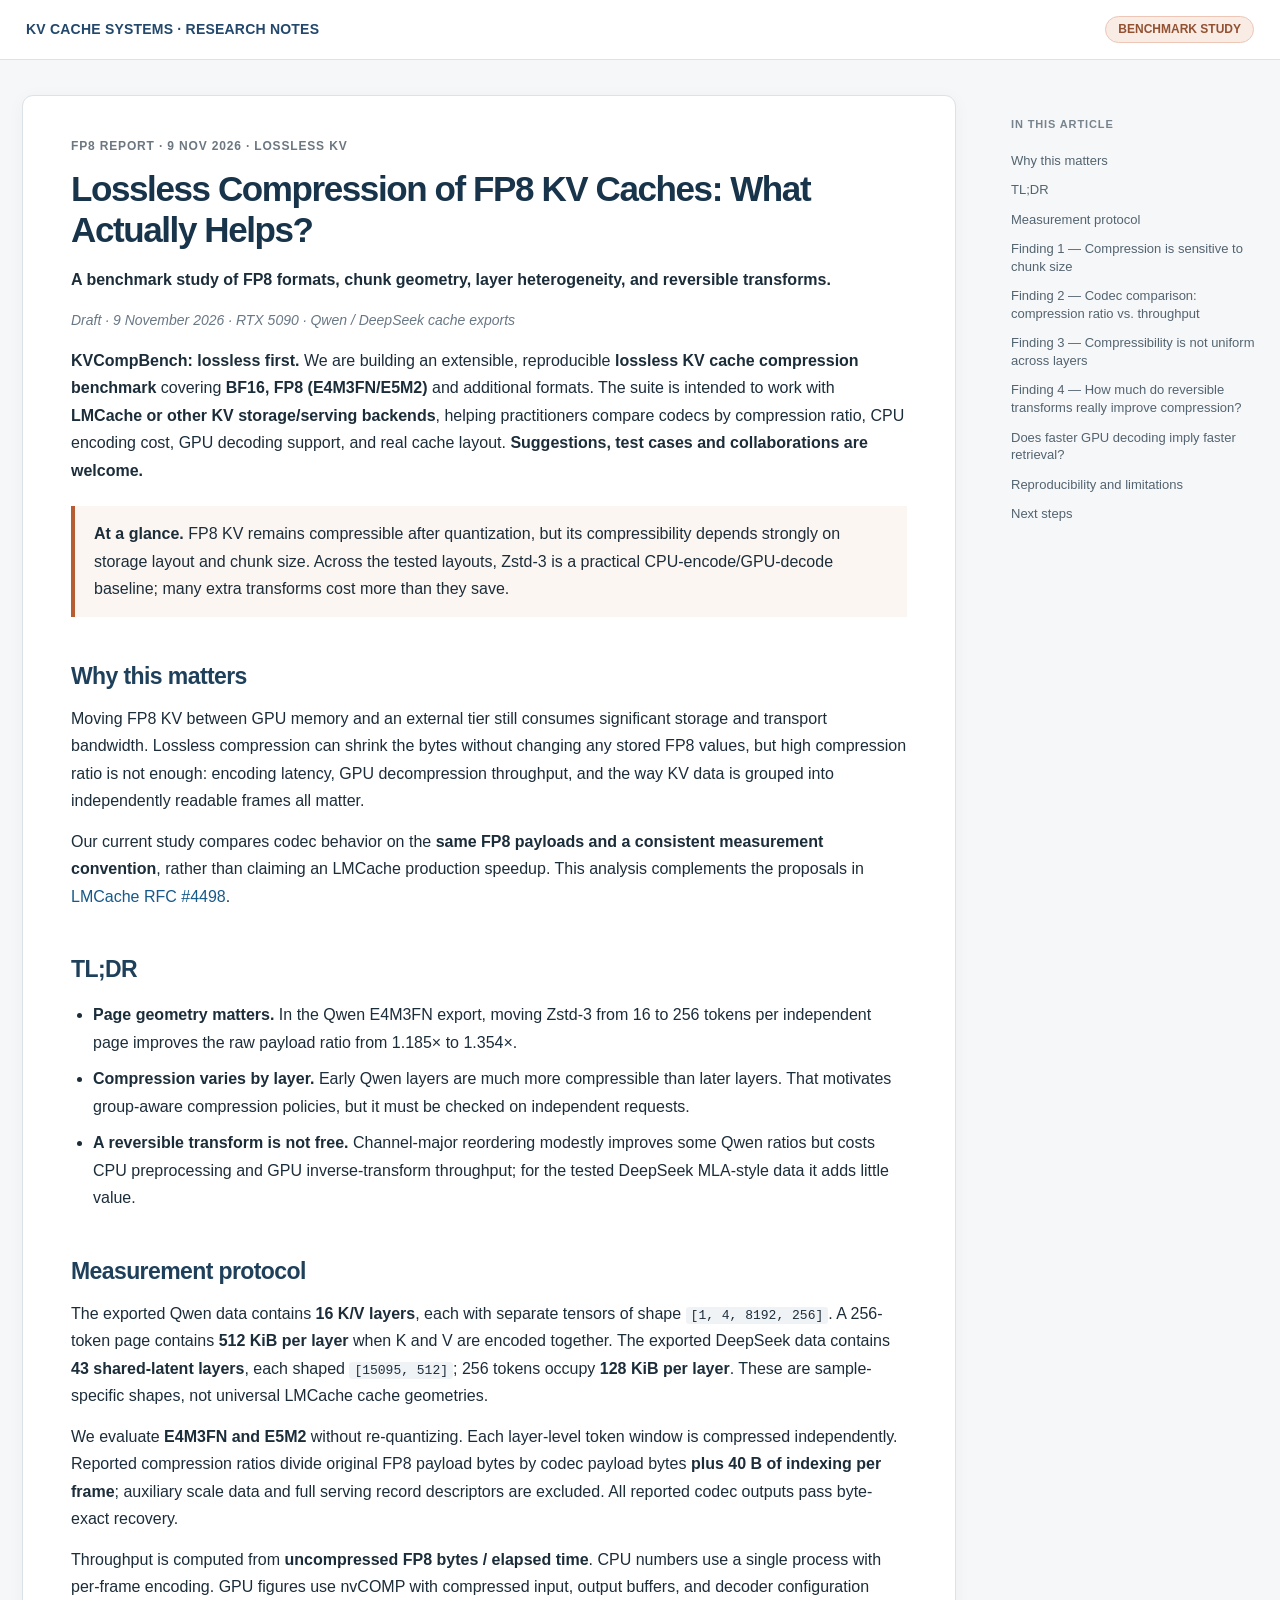
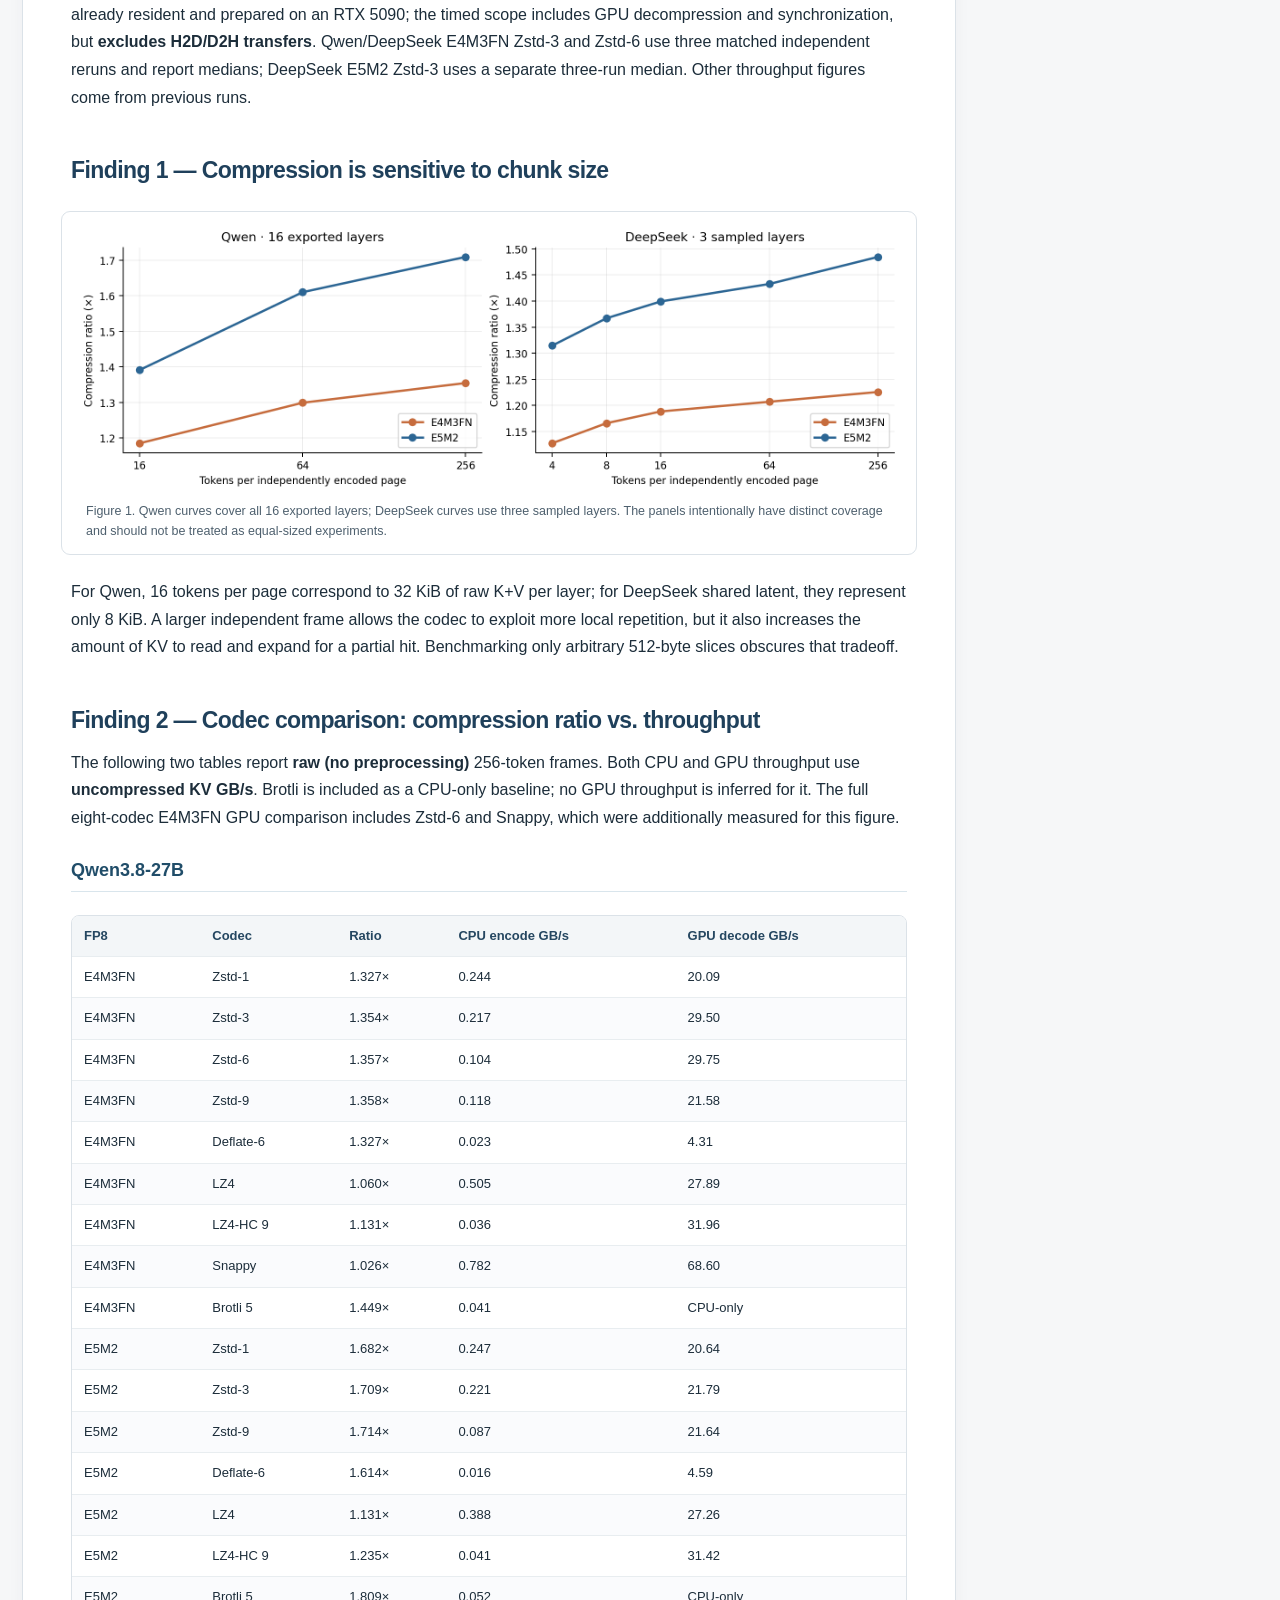
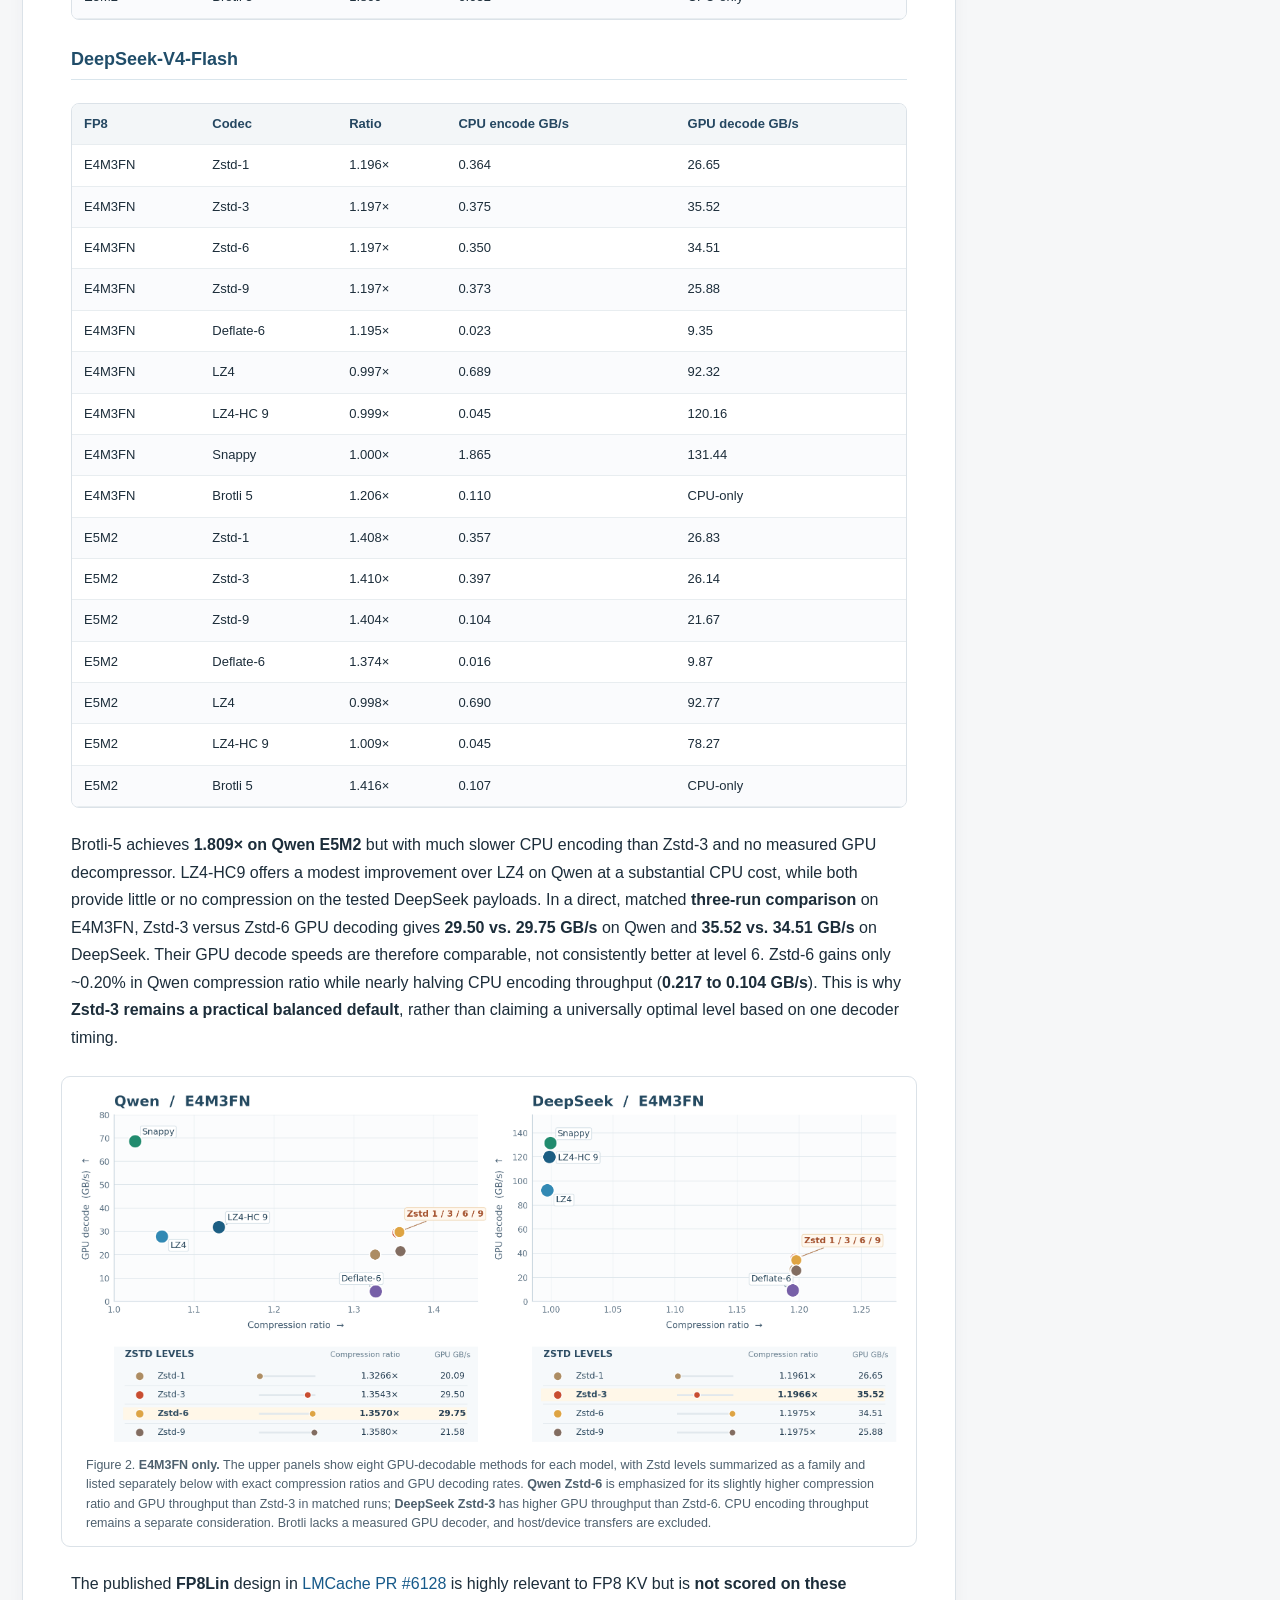
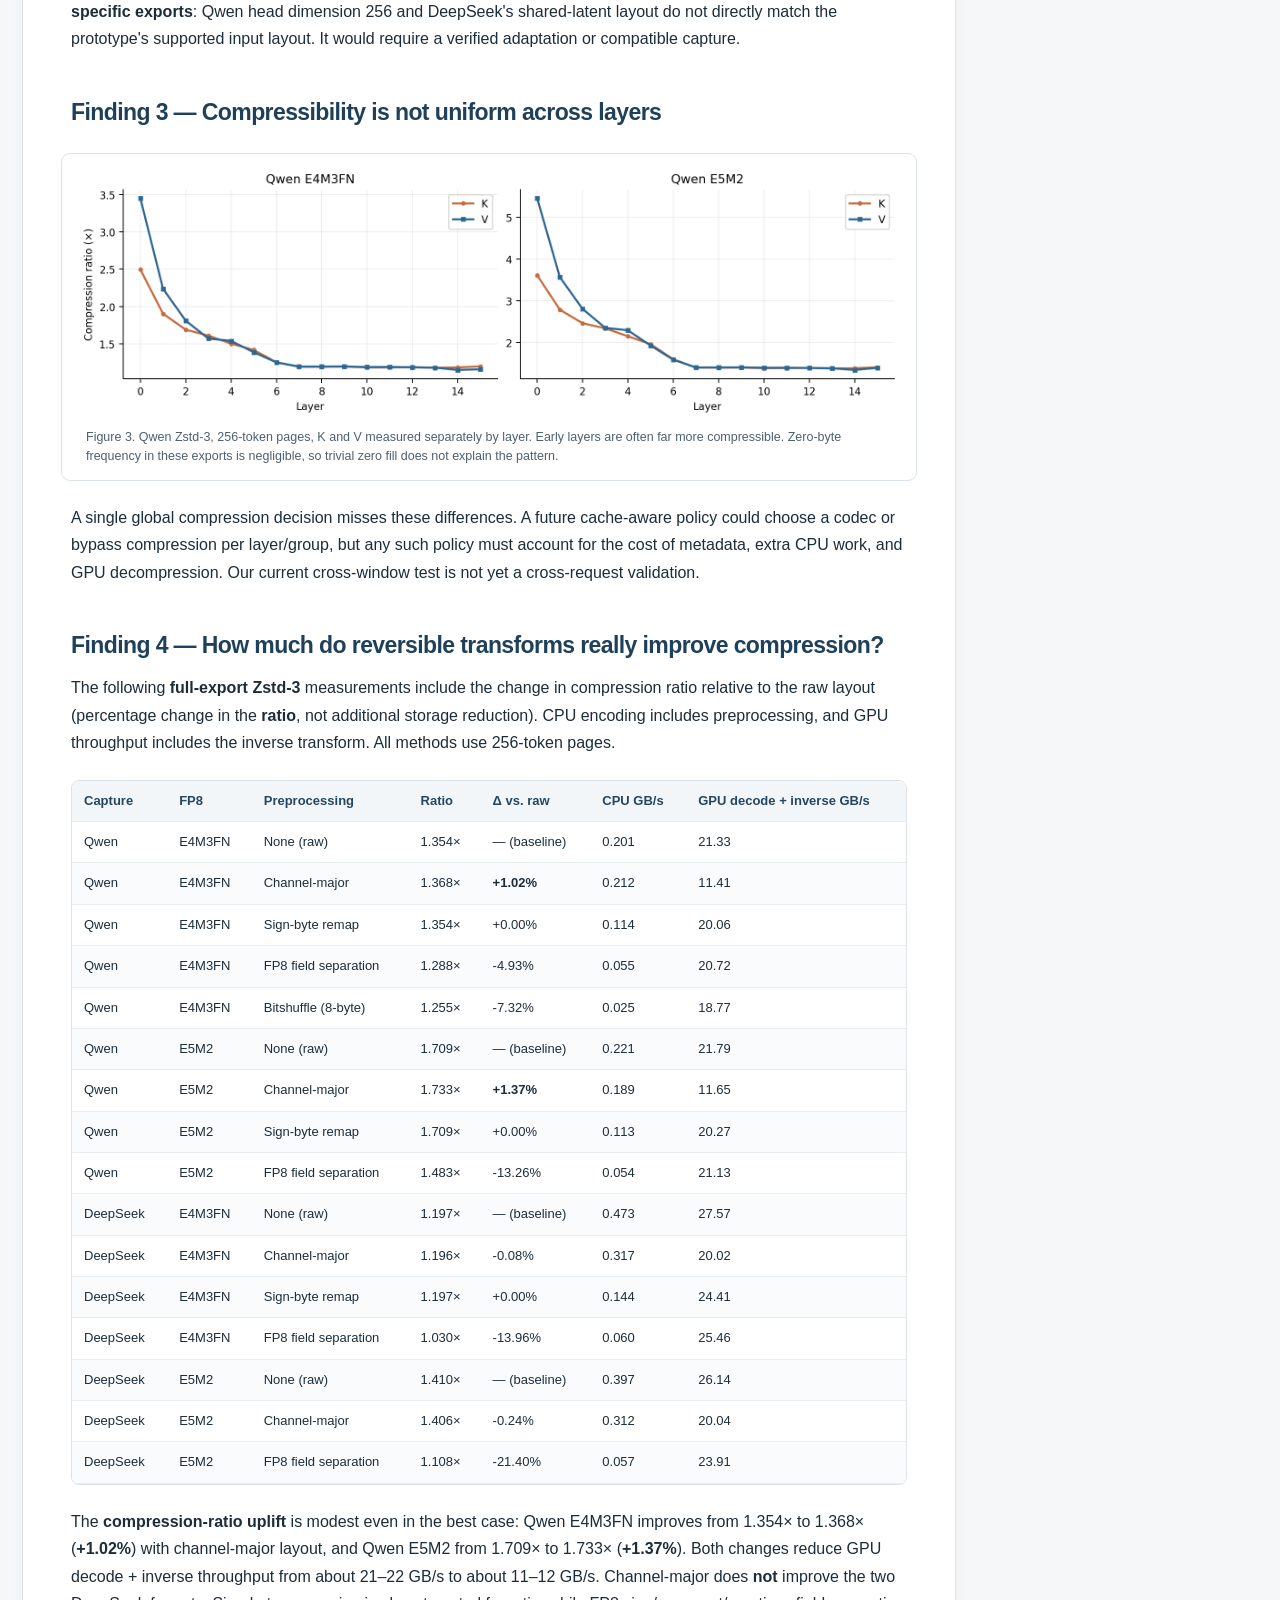
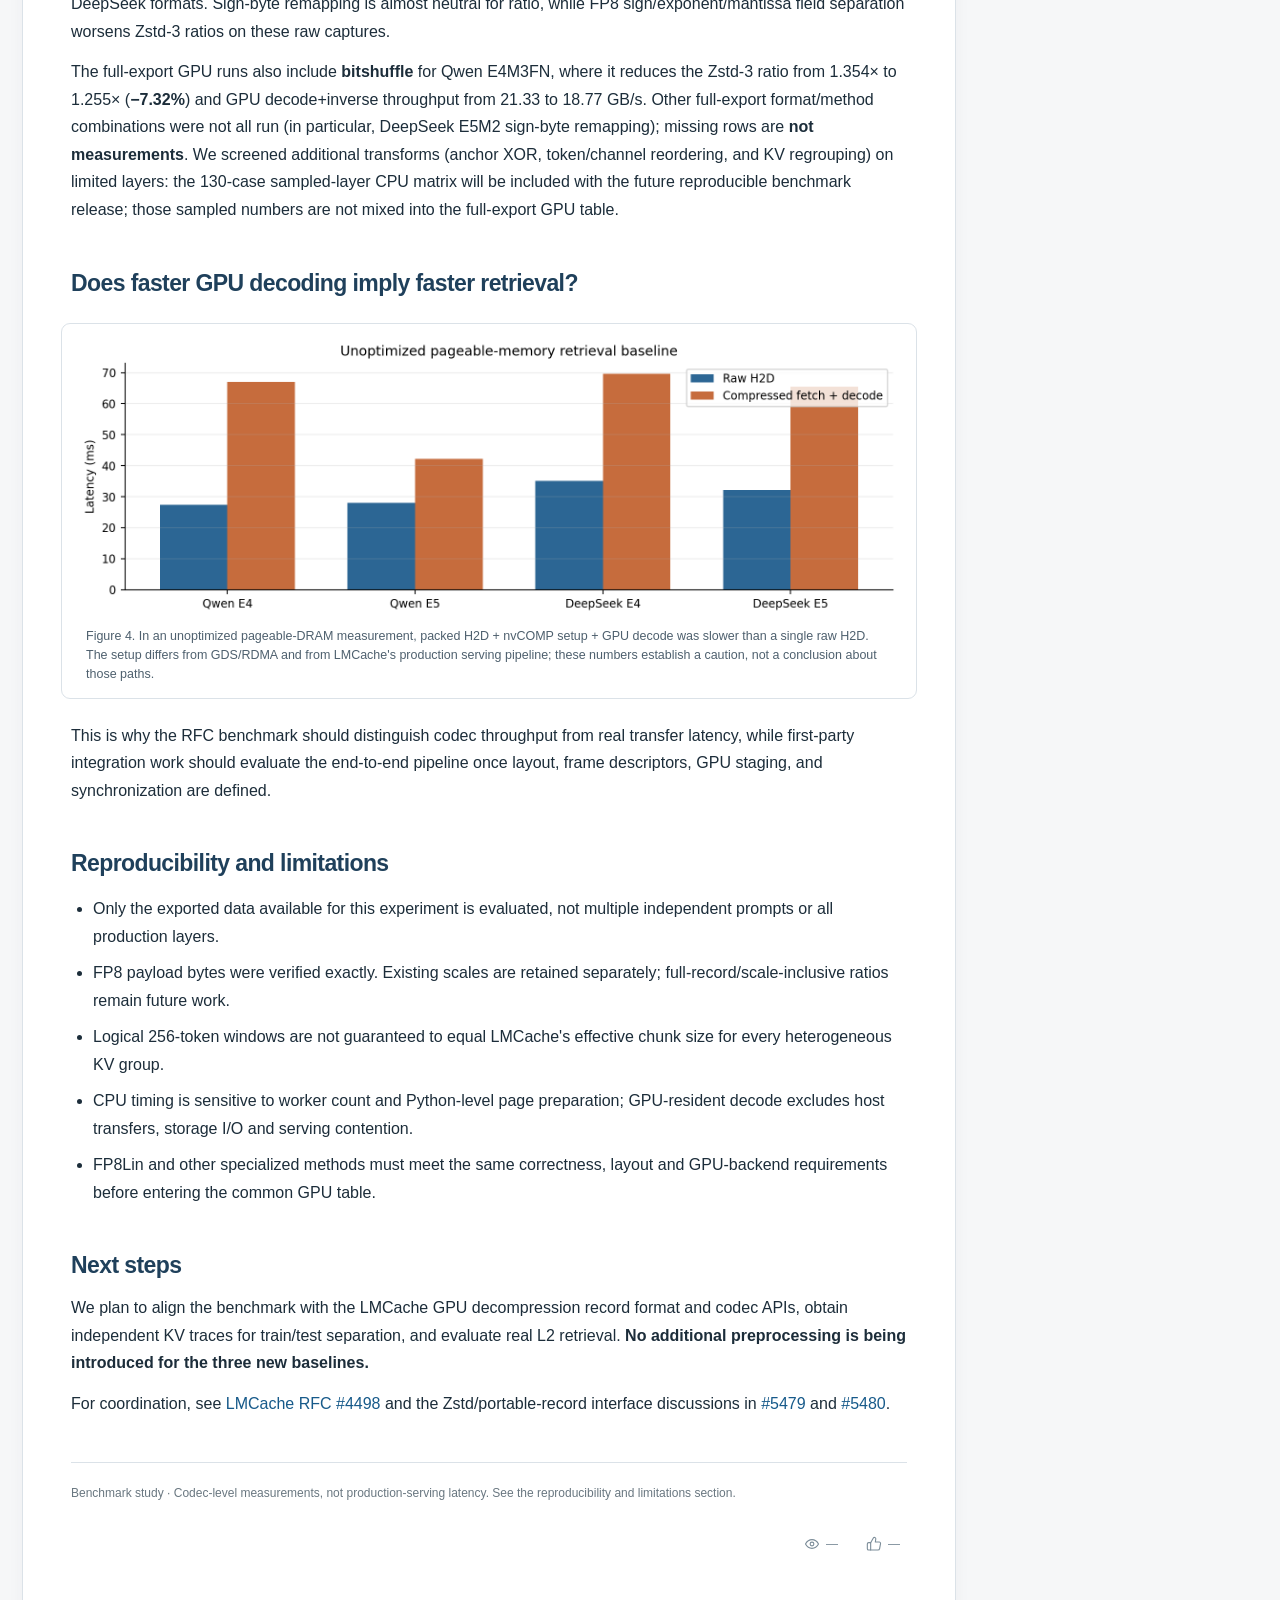
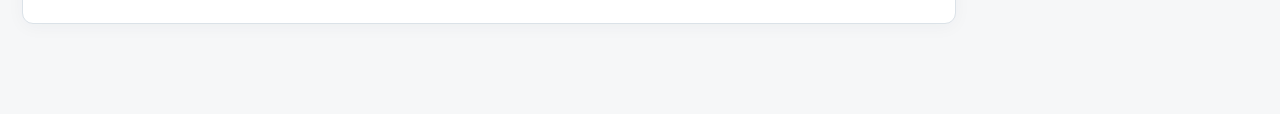
==== commit 43a66aa8: "Brand KVCompBench lossless track and update Pages links" ====
--- a/docs/blog/fp8-lossless-2026/index.html
+++ b/docs/blog/fp8-lossless-2026/index.html
@@ -1,13 +1,13 @@
 <!doctype html><html lang="en"><head><meta charset="utf-8"/><meta name="viewport" content="width=device-width,initial-scale=1"/>
 <title>Lossless Compression of FP8 KV Caches — Benchmark Study</title>
 <meta name="description" content="A reproducible FP8 KV benchmark study of codecs, page size, layer effects, and transforms."/>
-<link rel="stylesheet" href="style.css"/><link rel="canonical" href="https://liuzedooong.github.io/kv-cache-lossless-benchmarks/blog/fp8-lossless-2026/"/><meta property="og:title" content="Lossless Compression of FP8 KV Caches: What Actually Helps?"/><meta property="og:type" content="article"/><meta property="og:url" content="https://liuzedooong.github.io/kv-cache-lossless-benchmarks/blog/fp8-lossless-2026/"/><script src="engagement.js" defer></script></head><body>
+<link rel="stylesheet" href="style.css"/><link rel="canonical" href="https://liuzedooong.github.io/KVCompBench/blog/fp8-lossless-2026/"/><meta property="og:title" content="Lossless Compression of FP8 KV Caches: What Actually Helps?"/><meta property="og:type" content="article"/><meta property="og:url" content="https://liuzedooong.github.io/KVCompBench/blog/fp8-lossless-2026/"/><script src="engagement.js" defer></script></head><body>
 <header class="topbar"><span class="identity">KV CACHE SYSTEMS · RESEARCH NOTES</span><span class="chip">BENCHMARK STUDY</span></header>
 <div class="container"><main class="article"><div class="meta">FP8 REPORT · 9 NOV 2026 · LOSSLESS KV</div>
 <h1 class="article-title">Lossless Compression of FP8 KV Caches: What Actually Helps?</h1>
 <p><strong>A benchmark study of FP8 formats, chunk geometry, layer heterogeneity, and reversible transforms.</strong></p>
 <p><em>Draft · 9 November 2026 · RTX 5090 · Qwen / DeepSeek cache exports</em></p>
-<p><strong>Toward a shared benchmark suite.</strong> We are planning an extensible, reproducible <strong>lossless KV cache compression benchmark</strong> covering <strong>BF16, FP8 (E4M3FN/E5M2)</strong> and additional formats. The suite is intended to work with <strong>LMCache or other KV storage/serving backends</strong>, helping practitioners compare codecs by compression ratio, CPU encoding cost, GPU decoding support, and real cache layout. <strong>Suggestions, test cases and collaborations are welcome.</strong></p>
+<p><strong>KVCompBench: lossless first.</strong> We are building an extensible, reproducible <strong>lossless KV cache compression benchmark</strong> covering <strong>BF16, FP8 (E4M3FN/E5M2)</strong> and additional formats. The suite is intended to work with <strong>LMCache or other KV storage/serving backends</strong>, helping practitioners compare codecs by compression ratio, CPU encoding cost, GPU decoding support, and real cache layout. <strong>Suggestions, test cases and collaborations are welcome.</strong></p>
 <blockquote><strong>At a glance.</strong> FP8 KV remains compressible after quantization, but its compressibility depends strongly on storage layout and chunk size. Across the tested layouts, Zstd-3 is a practical CPU-encode/GPU-decode baseline; many extra transforms cost more than they save.</blockquote>
 <h2 id="s1">Why this matters</h2>
 <p>Moving FP8 KV between GPU memory and an external tier still consumes significant storage and transport bandwidth. Lossless compression can shrink the bytes without changing any stored FP8 values, but high compression ratio is not enough: encoding latency, GPU decompression throughput, and the way KV data is grouped into independently readable frames all matter.</p>
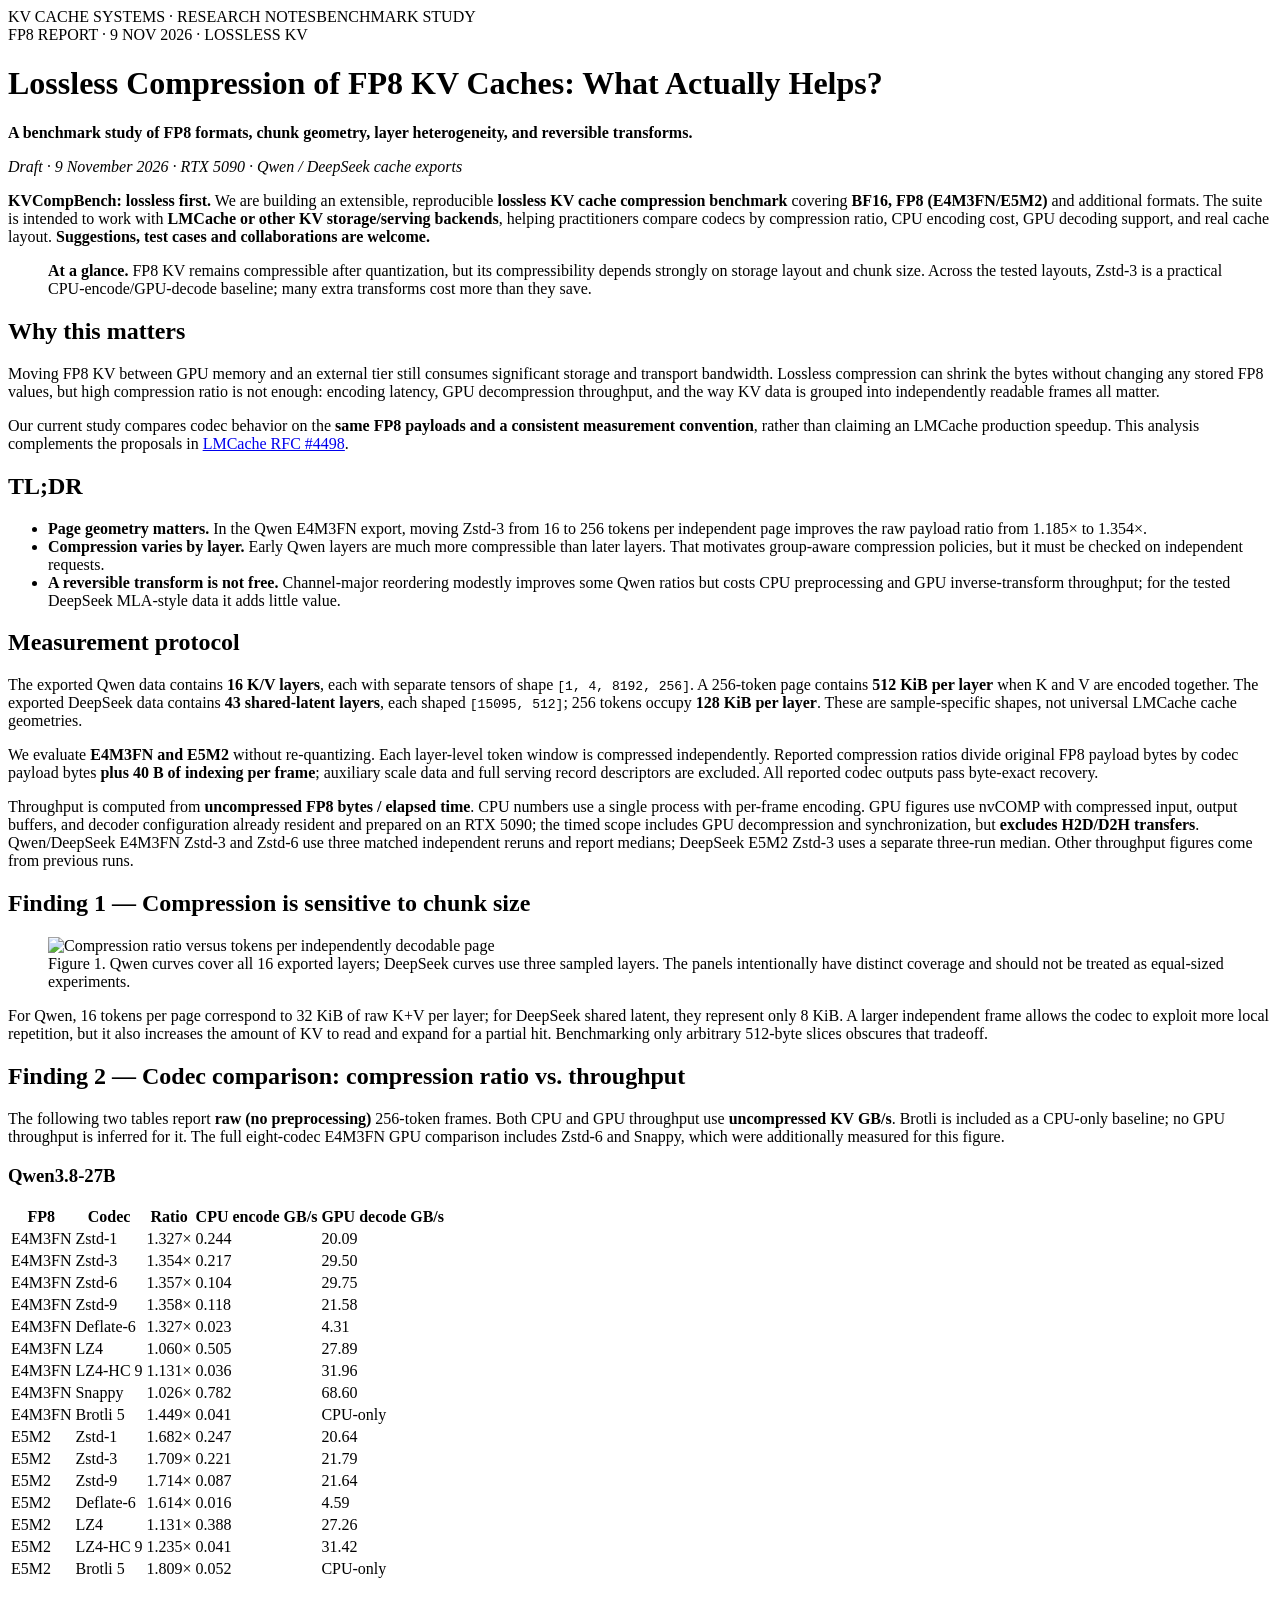
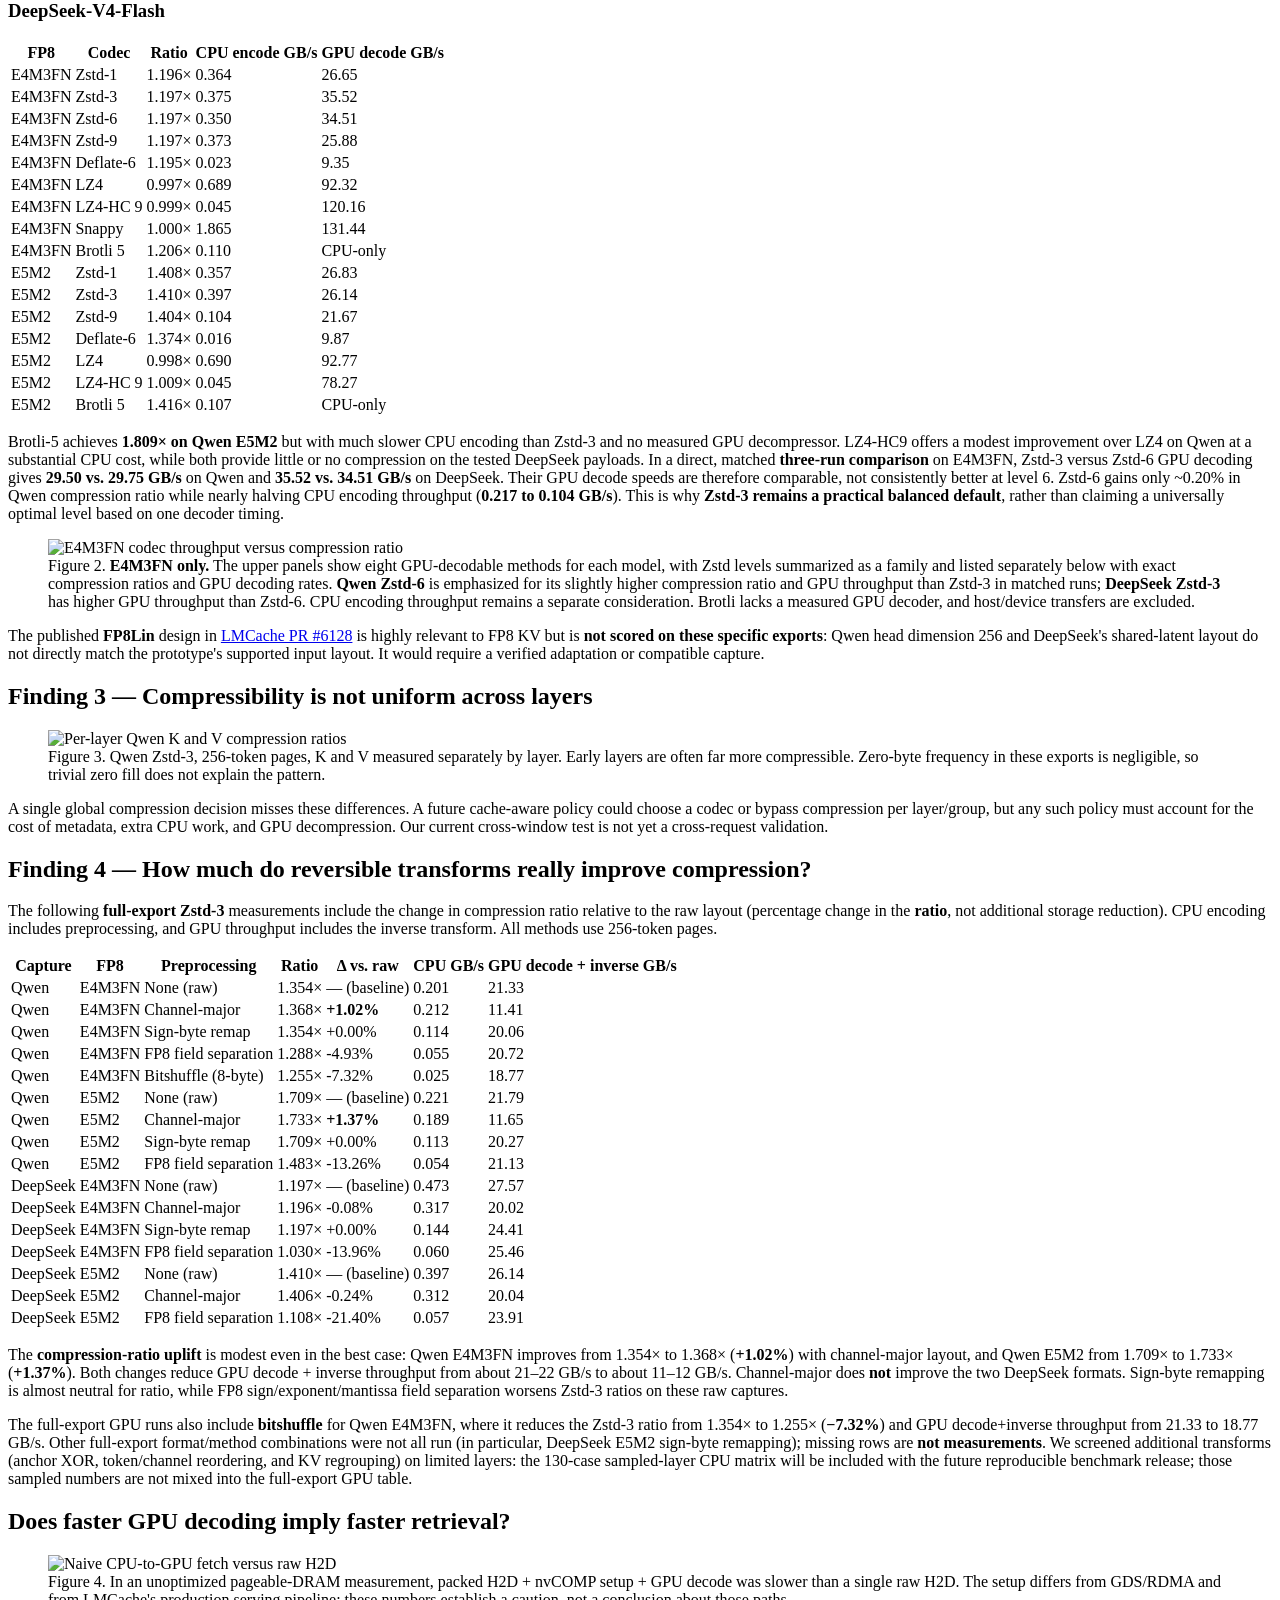
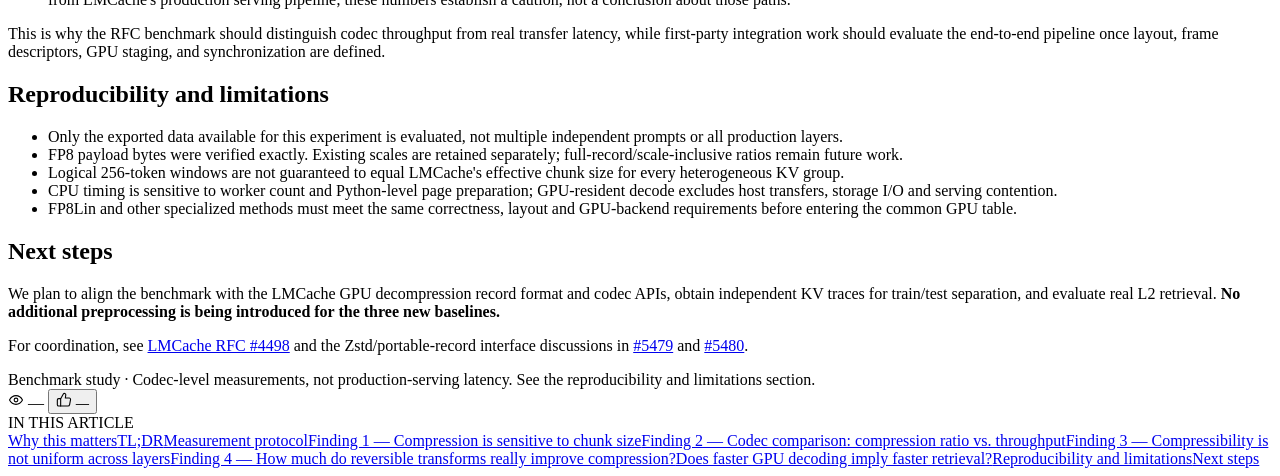
==== commit be0f136a: "Update KVCompBench links after hpdps-group transfer" ====
--- a/docs/blog/fp8-lossless-2026/index.html
+++ b/docs/blog/fp8-lossless-2026/index.html
@@ -1,7 +1,7 @@
 <!doctype html><html lang="en"><head><meta charset="utf-8"/><meta name="viewport" content="width=device-width,initial-scale=1"/>
 <title>Lossless Compression of FP8 KV Caches — Benchmark Study</title>
 <meta name="description" content="A reproducible FP8 KV benchmark study of codecs, page size, layer effects, and transforms."/>
-<link rel="stylesheet" href="style.css"/><link rel="canonical" href="https://liuzedooong.github.io/KVCompBench/blog/fp8-lossless-2026/"/><meta property="og:title" content="Lossless Compression of FP8 KV Caches: What Actually Helps?"/><meta property="og:type" content="article"/><meta property="og:url" content="https://liuzedooong.github.io/KVCompBench/blog/fp8-lossless-2026/"/><script src="engagement.js" defer></script></head><body>
+<link rel="stylesheet" href="style.css"/><link rel="canonical" href="https://hpdps-group.github.io/KVCompBench/blog/fp8-lossless-2026/"/><meta property="og:title" content="Lossless Compression of FP8 KV Caches: What Actually Helps?"/><meta property="og:type" content="article"/><meta property="og:url" content="https://hpdps-group.github.io/KVCompBench/blog/fp8-lossless-2026/"/><script src="engagement.js" defer></script></head><body>
 <header class="topbar"><span class="identity">KV CACHE SYSTEMS · RESEARCH NOTES</span><span class="chip">BENCHMARK STUDY</span></header>
 <div class="container"><main class="article"><div class="meta">FP8 REPORT · 9 NOV 2026 · LOSSLESS KV</div>
 <h1 class="article-title">Lossless Compression of FP8 KV Caches: What Actually Helps?</h1>
